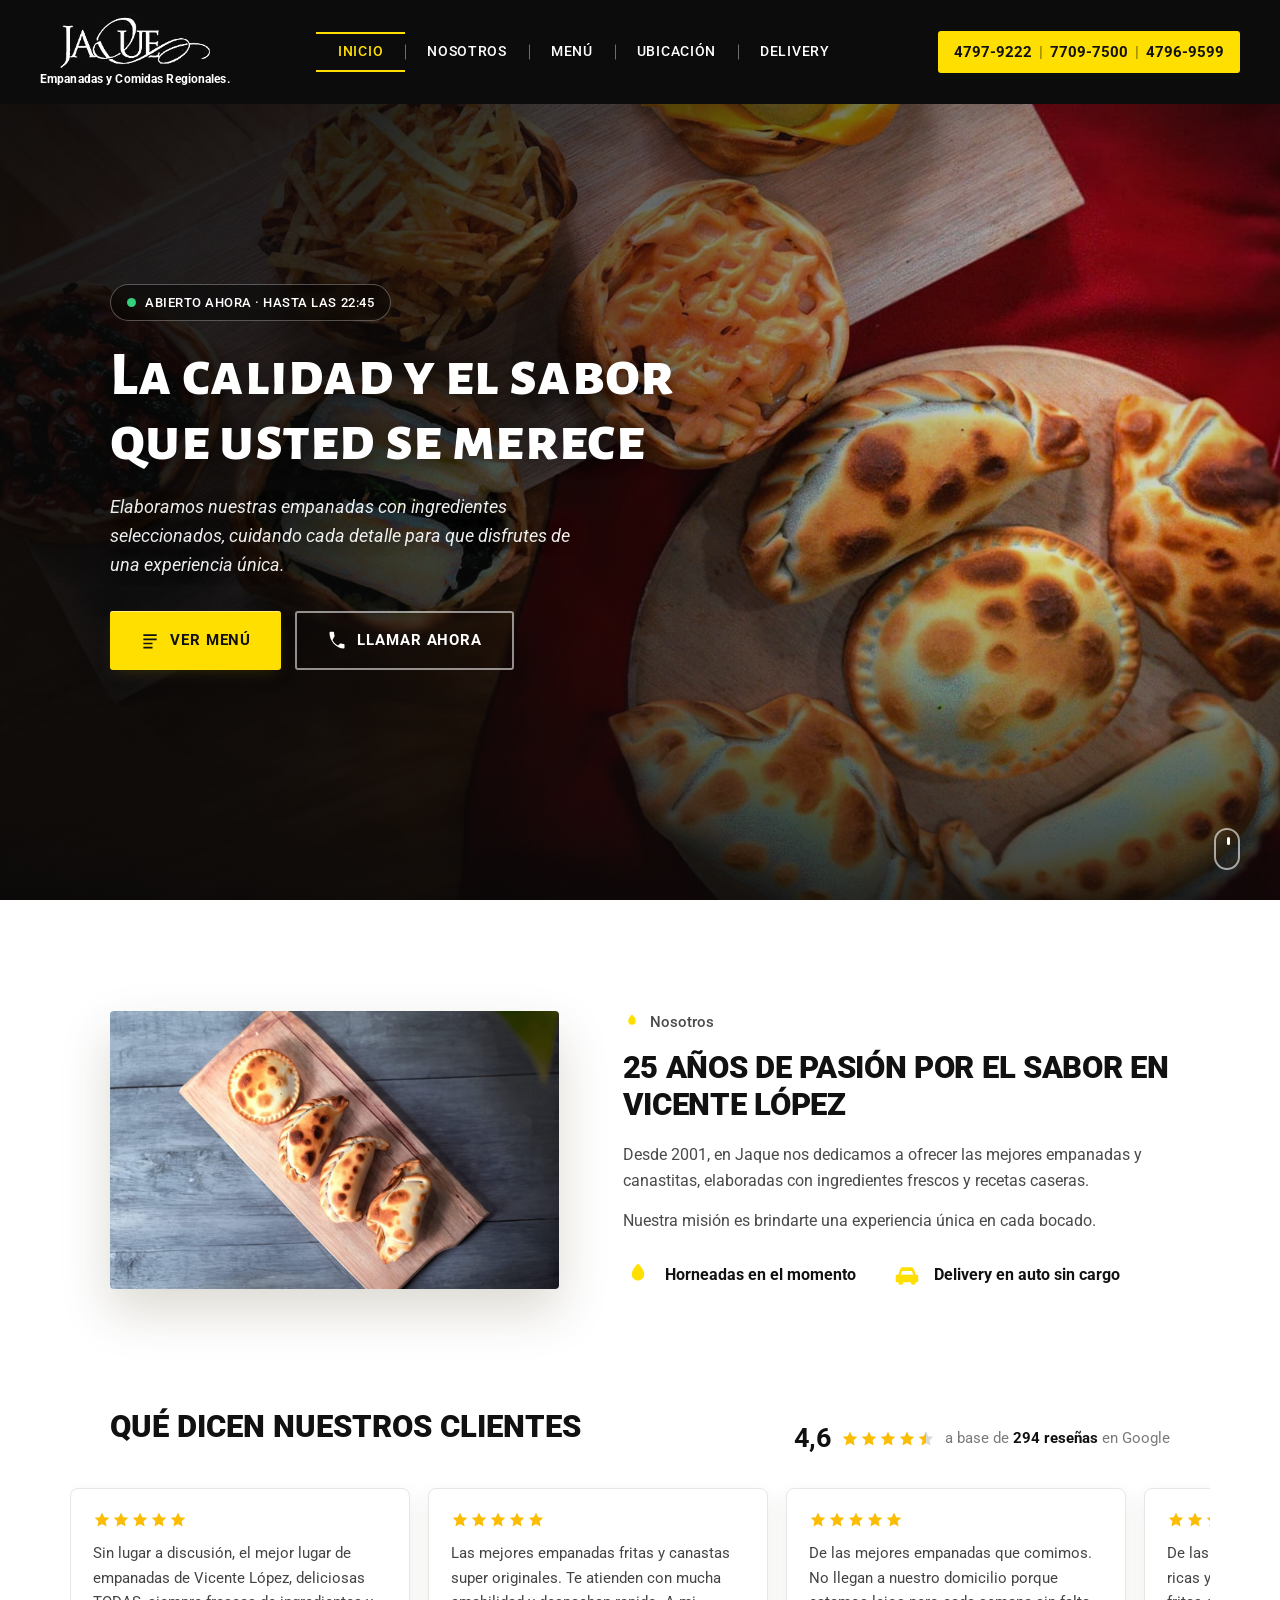
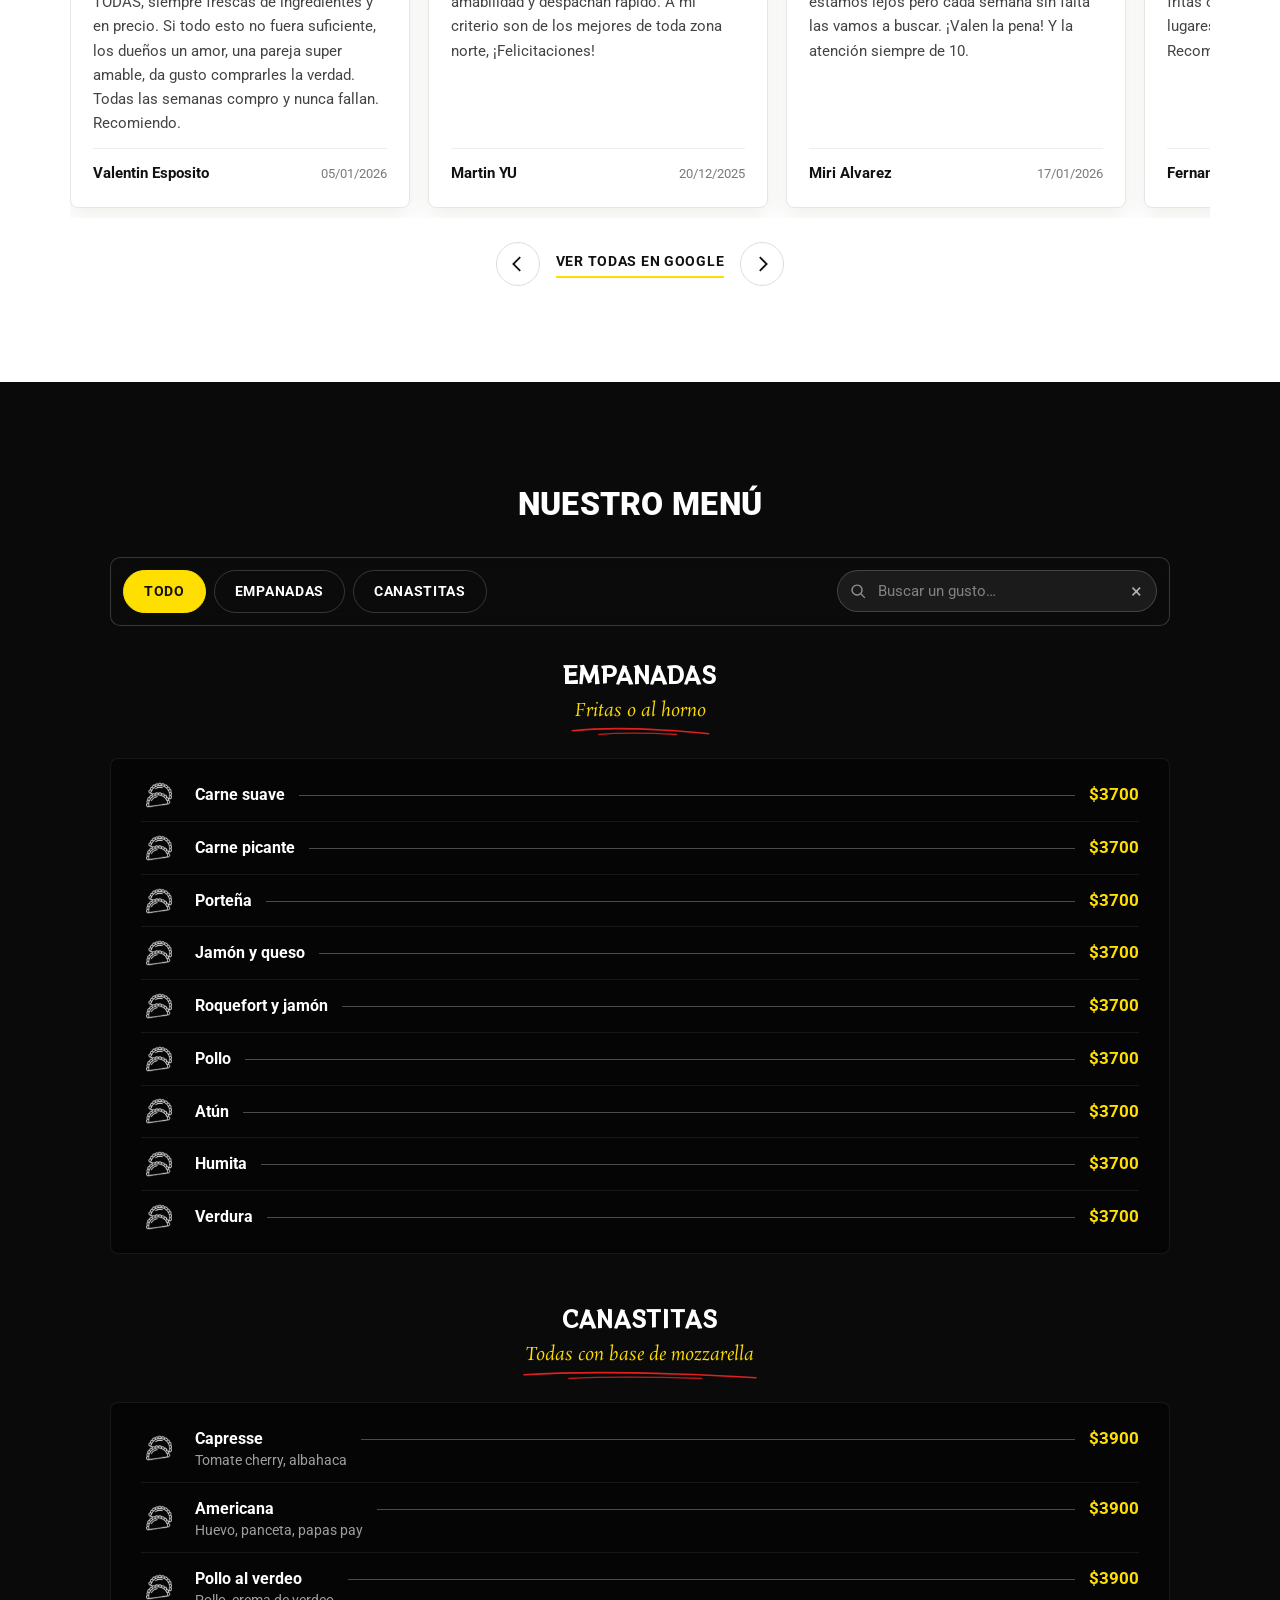
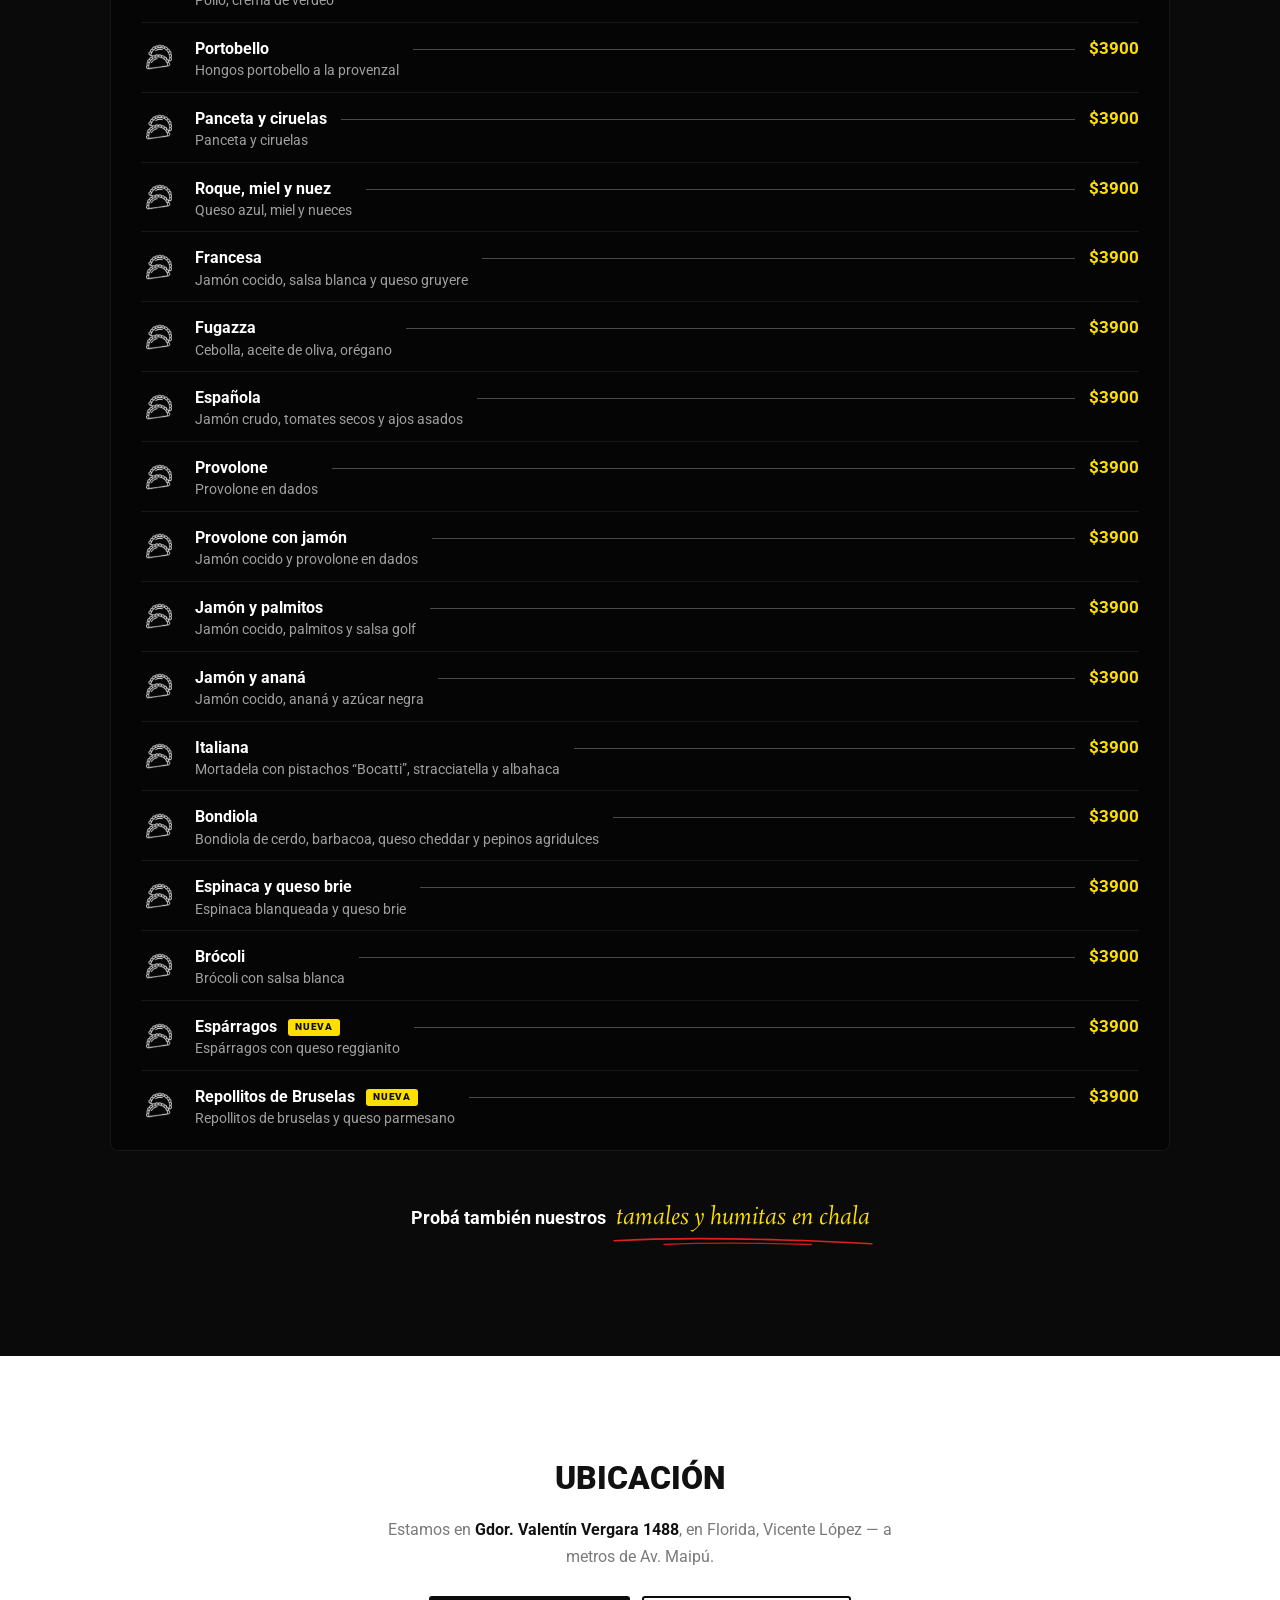
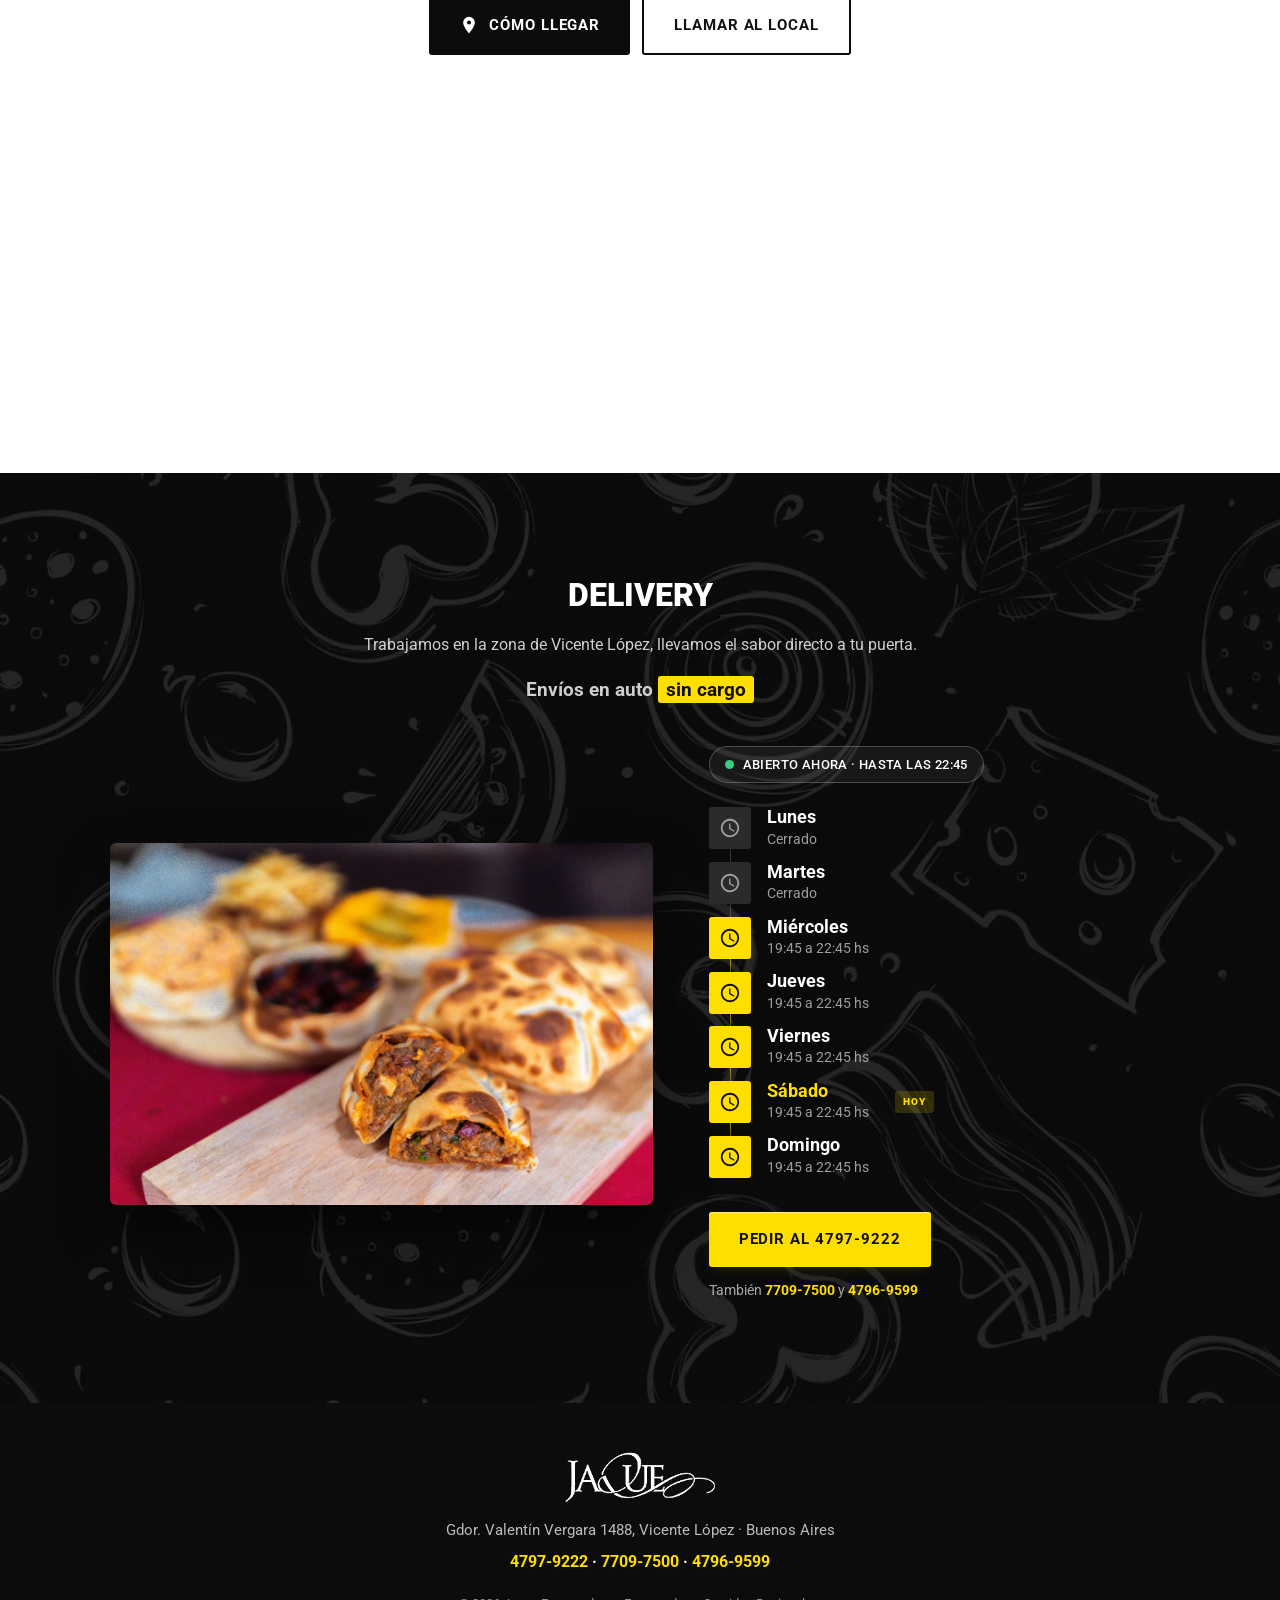
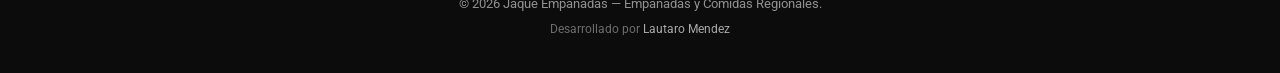
==== index.html @ 3c0e5ec5 "Precios: empanadas a $3700 y canastitas a $3900 Espinaca y queso brie pasa a valer lo mismo que el r" ====
<!DOCTYPE html>
<html lang="es-AR">
<head>
<meta charset="UTF-8">
<meta name="viewport" content="width=device-width, initial-scale=1">
<title>Jaque Empanadas: Delivery en Florida, Vicente López</title>
<meta name="description" content="25 años elaborando las mejores empanadas y canastitas de Florida, Vicente López. Delivery en auto sin cargo. Pedidos al 4797-9222.">
<link rel="canonical" href="https://empanadasjaque.com.ar/">

<meta property="og:type" content="website">
<meta property="og:locale" content="es_AR">
<meta property="og:site_name" content="Jaque Empanadas">
<meta property="og:title" content="Jaque Empanadas: Delivery en Florida, Vicente López">
<meta property="og:description" content="25 años elaborando las mejores empanadas y canastitas de Florida, Vicente López. Delivery en auto sin cargo.">
<meta property="og:url" content="https://empanadasjaque.com.ar/">
<meta property="og:image" content="https://empanadasjaque.com.ar/assets/img/og.jpg">
<meta property="og:image:width" content="1200">
<meta property="og:image:height" content="630">
<meta name="twitter:card" content="summary_large_image">
<meta name="theme-color" content="#0c0c0c">

<link rel="icon" href="assets/img/favicon.png" sizes="any">
<link rel="apple-touch-icon" href="assets/img/favicon.png">

<link rel="preconnect" href="https://fonts.googleapis.com">
<link rel="preconnect" href="https://fonts.gstatic.com" crossorigin>
<link rel="preload" as="image" href="assets/img/hero.jpg" fetchpriority="high">
<link href="https://fonts.googleapis.com/css2?family=Alegreya+Sans+SC:ital,wght@0,700;0,800;1,700&family=Roboto:ital,wght@0,400;0,500;0,700;0,900;1,400&family=RocknRoll+One&family=Rosarivo:ital@1&display=swap" rel="stylesheet">
<link rel="stylesheet" href="assets/css/styles.css">

<script>
  /* Marca que el JS corre. Los reveals sólo se ocultan si esta clase existe,
     así que si el script principal falla la página igual se ve completa. */
  document.documentElement.className += ' js';
</script>

<script type="application/ld+json">
{
  "@context": "https://schema.org",
  "@type": "Restaurant",
  "name": "Jaque Empanadas",
  "description": "Empanadas y comidas regionales en Florida, Vicente López. Elaboración artesanal desde 2001.",
  "url": "https://empanadasjaque.com.ar/",
  "image": "https://empanadasjaque.com.ar/assets/img/hero.jpg",
  "servesCuisine": "Argentina",
  "priceRange": "$$",
  "telephone": "+541147979222",
  "address": {
    "@type": "PostalAddress",
    "streetAddress": "Gdor. Valentín Vergara 1488",
    "addressLocality": "Vicente López",
    "addressRegion": "Buenos Aires",
    "postalCode": "B1638BVP",
    "addressCountry": "AR"
  },
  "areaServed": { "@type": "City", "name": "Vicente López", "addressRegion": "Buenos Aires", "addressCountry": "AR" },
  "currenciesAccepted": "ARS",
  "acceptsReservations": "False",
  "sameAs": [
    "https://www.instagram.com/jaque_empanadas/",
    "https://www.google.com/maps/place/JAQUE+Casa+de+empanadas/data=!4m2!3m1!1s0x0:0xae1e20314a3e577d"
  ],
  "aggregateRating": { "@type": "AggregateRating", "ratingValue": "4.6", "reviewCount": "294" },
  "openingHoursSpecification": [{
    "@type": "OpeningHoursSpecification",
    "dayOfWeek": ["Wednesday", "Thursday", "Friday", "Saturday", "Sunday"],
    "opens": "19:45", "closes": "22:45"
  }],
  "hasMenu": { "@id": "https://empanadasjaque.com.ar/#menu" }
}
</script>

<!-- Los 28 gustos con su precio, para Google. Se genera solo desde data/menu.json:
     no editar a mano, se pisa en el próximo cambio de precios. -->
<!-- MENU-LD:START -->
  <script type="application/ld+json">
{
  "@context": "https://schema.org",
  "@type": "Menu",
  "@id": "https://empanadasjaque.com.ar/#menu",
  "name": "Menú de Jaque Empanadas",
  "inLanguage": "es-AR",
  "hasMenuSection": [
    {
      "@type": "MenuSection",
      "name": "Empanadas",
      "description": "Fritas o al horno",
      "hasMenuItem": [
        {
          "@type": "MenuItem",
          "name": "Carne suave",
          "offers": {
            "@type": "Offer",
            "price": "3700",
            "priceCurrency": "ARS"
          }
        },
        {
          "@type": "MenuItem",
          "name": "Carne picante",
          "offers": {
            "@type": "Offer",
            "price": "3700",
            "priceCurrency": "ARS"
          }
        },
        {
          "@type": "MenuItem",
          "name": "Porteña",
          "offers": {
            "@type": "Offer",
            "price": "3700",
            "priceCurrency": "ARS"
          }
        },
        {
          "@type": "MenuItem",
          "name": "Jamón y queso",
          "offers": {
            "@type": "Offer",
            "price": "3700",
            "priceCurrency": "ARS"
          }
        },
        {
          "@type": "MenuItem",
          "name": "Roquefort y jamón",
          "offers": {
            "@type": "Offer",
            "price": "3700",
            "priceCurrency": "ARS"
          }
        },
        {
          "@type": "MenuItem",
          "name": "Pollo",
          "offers": {
            "@type": "Offer",
            "price": "3700",
            "priceCurrency": "ARS"
          }
        },
        {
          "@type": "MenuItem",
          "name": "Atún",
          "offers": {
            "@type": "Offer",
            "price": "3700",
            "priceCurrency": "ARS"
          }
        },
        {
          "@type": "MenuItem",
          "name": "Humita",
          "offers": {
            "@type": "Offer",
            "price": "3700",
            "priceCurrency": "ARS"
          }
        },
        {
          "@type": "MenuItem",
          "name": "Verdura",
          "offers": {
            "@type": "Offer",
            "price": "3700",
            "priceCurrency": "ARS"
          }
        }
      ]
    },
    {
      "@type": "MenuSection",
      "name": "Canastitas",
      "description": "Todas con base de mozzarella",
      "hasMenuItem": [
        {
          "@type": "MenuItem",
          "name": "Capresse",
          "description": "Tomate cherry, albahaca",
          "offers": {
            "@type": "Offer",
            "price": "3900",
            "priceCurrency": "ARS"
          }
        },
        {
          "@type": "MenuItem",
          "name": "Americana",
          "description": "Huevo, panceta, papas pay",
          "offers": {
            "@type": "Offer",
            "price": "3900",
            "priceCurrency": "ARS"
          }
        },
        {
          "@type": "MenuItem",
          "name": "Pollo al verdeo",
          "description": "Pollo, crema de verdeo",
          "offers": {
            "@type": "Offer",
            "price": "3900",
            "priceCurrency": "ARS"
          }
        },
        {
          "@type": "MenuItem",
          "name": "Portobello",
          "description": "Hongos portobello a la provenzal",
          "offers": {
            "@type": "Offer",
            "price": "3900",
            "priceCurrency": "ARS"
          }
        },
        {
          "@type": "MenuItem",
          "name": "Panceta y ciruelas",
          "description": "Panceta y ciruelas",
          "offers": {
            "@type": "Offer",
            "price": "3900",
            "priceCurrency": "ARS"
          }
        },
        {
          "@type": "MenuItem",
          "name": "Roque, miel y nuez",
          "description": "Queso azul, miel y nueces",
          "offers": {
            "@type": "Offer",
            "price": "3900",
            "priceCurrency": "ARS"
          }
        },
        {
          "@type": "MenuItem",
          "name": "Francesa",
          "description": "Jamón cocido, salsa blanca y queso gruyere",
          "offers": {
            "@type": "Offer",
            "price": "3900",
            "priceCurrency": "ARS"
          }
        },
        {
          "@type": "MenuItem",
          "name": "Fugazza",
          "description": "Cebolla, aceite de oliva, orégano",
          "offers": {
            "@type": "Offer",
            "price": "3900",
            "priceCurrency": "ARS"
          }
        },
        {
          "@type": "MenuItem",
          "name": "Española",
          "description": "Jamón crudo, tomates secos y ajos asados",
          "offers": {
            "@type": "Offer",
            "price": "3900",
            "priceCurrency": "ARS"
          }
        },
        {
          "@type": "MenuItem",
          "name": "Provolone",
          "description": "Provolone en dados",
          "offers": {
            "@type": "Offer",
            "price": "3900",
            "priceCurrency": "ARS"
          }
        },
        {
          "@type": "MenuItem",
          "name": "Provolone con jamón",
          "description": "Jamón cocido y provolone en dados",
          "offers": {
            "@type": "Offer",
            "price": "3900",
            "priceCurrency": "ARS"
          }
        },
        {
          "@type": "MenuItem",
          "name": "Jamón y palmitos",
          "description": "Jamón cocido, palmitos y salsa golf",
          "offers": {
            "@type": "Offer",
            "price": "3900",
            "priceCurrency": "ARS"
          }
        },
        {
          "@type": "MenuItem",
          "name": "Jamón y ananá",
          "description": "Jamón cocido, ananá y azúcar negra",
          "offers": {
            "@type": "Offer",
            "price": "3900",
            "priceCurrency": "ARS"
          }
        },
        {
          "@type": "MenuItem",
          "name": "Italiana",
          "description": "Mortadela con pistachos “Bocatti”, stracciatella y albahaca",
          "offers": {
            "@type": "Offer",
            "price": "3900",
            "priceCurrency": "ARS"
          }
        },
        {
          "@type": "MenuItem",
          "name": "Bondiola",
          "description": "Bondiola de cerdo, barbacoa, queso cheddar y pepinos agridulces",
          "offers": {
            "@type": "Offer",
            "price": "3900",
            "priceCurrency": "ARS"
          }
        },
        {
          "@type": "MenuItem",
          "name": "Espinaca y queso brie",
          "description": "Espinaca blanqueada y queso brie",
          "offers": {
            "@type": "Offer",
            "price": "3900",
            "priceCurrency": "ARS"
          }
        },
        {
          "@type": "MenuItem",
          "name": "Brócoli",
          "description": "Brócoli con salsa blanca",
          "offers": {
            "@type": "Offer",
            "price": "3900",
            "priceCurrency": "ARS"
          }
        },
        {
          "@type": "MenuItem",
          "name": "Espárragos",
          "description": "Espárragos con queso reggianito",
          "offers": {
            "@type": "Offer",
            "price": "3900",
            "priceCurrency": "ARS"
          }
        },
        {
          "@type": "MenuItem",
          "name": "Repollitos de Bruselas",
          "description": "Repollitos de bruselas y queso parmesano",
          "offers": {
            "@type": "Offer",
            "price": "3900",
            "priceCurrency": "ARS"
          }
        }
      ]
    }
  ]
}
  </script>
<!-- MENU-LD:END -->
</head>
<body>

<a class="skip-link" href="#nosotros">Saltar al contenido</a>

<header class="site-header" id="header">
  <div class="header-inner">
    <a class="brand" href="#inicio" aria-label="Jaque Empanadas — Inicio">
      <img src="assets/img/logo.png" alt="Jaque Empanadas" width="250" height="92" class="brand-logo">
      <span class="brand-tagline">Empanadas y Comidas Regionales.</span>
    </a>

    <nav class="nav" id="nav" aria-label="Navegación principal">
      <ul class="nav-list">
        <li><a href="#inicio">Inicio</a></li>
        <li><a href="#nosotros">Nosotros</a></li>
        <li><a href="#menu">Menú</a></li>
        <li><a href="#ubicacion">Ubicación</a></li>
        <li><a href="#delivery">Delivery</a></li>
      </ul>

      <div class="nav-phones">
        <span class="nav-phones-label">Pedidos</span>
        <a href="tel:+541147979222">4797-9222</a>
        <a href="tel:+541177097500">7709-7500</a>
        <a href="tel:+541147969599">4796-9599</a>
      </div>
    </nav>

    <div class="header-actions">
      <div class="phones" role="group" aria-label="Teléfonos de pedidos">
        <a href="tel:+541147979222">4797-9222</a><span aria-hidden="true">|</span><a href="tel:+541177097500">7709-7500</a><span aria-hidden="true">|</span><a href="tel:+541147969599">4796-9599</a>
      </div>
      <button class="burger" id="burger" type="button" aria-expanded="false" aria-controls="nav" aria-label="Abrir menú de navegación">
        <span></span><span></span><span></span>
      </button>
    </div>
  </div>
  <div class="scroll-progress" id="progress" aria-hidden="true"></div>
</header>

<div class="nav-backdrop" id="backdrop" hidden></div>

<main>

  <!-- ═══════════ HERO ═══════════ -->
  <section class="hero" id="inicio">
    <div class="hero-media" aria-hidden="true"></div>
    <div class="hero-body wrap">
      <p class="hero-status" id="status-hero" hidden>
        <span class="dot"></span><span class="status-text"></span>
      </p>
      <h1 class="hero-title reveal">La calidad y el sabor<br>que usted se merece</h1>
      <p class="hero-lead reveal" data-delay="1">Elaboramos nuestras empanadas con ingredientes seleccionados, cuidando cada detalle para que disfrutes de una experiencia única.</p>
      <div class="hero-cta reveal" data-delay="2">
        <a class="btn btn-primary" href="#menu">
          <svg viewBox="0 0 24 24" aria-hidden="true"><path d="M4 4h16v2H4zm0 5h16v2H4zm0 5h11v2H4zm0 5h11v2H4z"/></svg>
          Ver menú
        </a>
        <a class="btn btn-ghost" href="tel:+541147979222">
          <svg viewBox="0 0 24 24" aria-hidden="true"><path d="M6.6 10.8c1.4 2.8 3.8 5.1 6.6 6.6l2.2-2.2c.3-.3.7-.4 1-.2 1.2.4 2.4.6 3.6.6.6 0 1 .4 1 1V20c0 .6-.4 1-1 1C11.6 21 3 12.4 3 2c0-.6.4-1 1-1h3.5c.6 0 1 .4 1 1 0 1.3.2 2.5.6 3.6.1.4 0 .8-.2 1.1z"/></svg>
          Llamar ahora
        </a>
      </div>
    </div>
    <a class="hero-scroll" href="#nosotros" aria-label="Ir a la siguiente sección">
      <span></span>
    </a>
  </section>

  <!-- ═══════════ NOSOTROS ═══════════ -->
  <section class="about" id="nosotros">
    <div class="wrap about-grid">
      <figure class="about-figure reveal">
        <img src="assets/img/nosotros.jpg" alt="Tabla de madera con empanadas recién horneadas de Jaque" width="1024" height="634" loading="lazy" decoding="async">
      </figure>
      <div class="about-text">
        <p class="eyebrow reveal">
          <svg viewBox="0 0 24 24" aria-hidden="true"><path d="M12 2c3.3 3.2 5 6.1 5 8.7a5 5 0 0 1-10 0C7 8.1 8.7 5.2 12 2z"/></svg>
          Nosotros
        </p>
        <h2 class="reveal" data-delay="1">25 años de pasión por el sabor en Vicente López</h2>
        <p class="reveal" data-delay="2">Desde 2001, en Jaque nos dedicamos a ofrecer las mejores empanadas y canastitas, elaboradas con ingredientes frescos y recetas caseras.</p>
        <p class="reveal" data-delay="3">Nuestra misión es brindarte una experiencia única en cada bocado.</p>
        <ul class="feature-list reveal" data-delay="4">
          <li>
            <svg viewBox="0 0 24 24" aria-hidden="true"><path d="M12 2c3.3 3.2 5 6.1 5 8.7a5 5 0 0 1-10 0C7 8.1 8.7 5.2 12 2z"/></svg>
            Horneadas en el momento
          </li>
          <li>
            <svg viewBox="0 0 24 24" aria-hidden="true"><path d="M5 11l1.5-4.5A2 2 0 0 1 8.4 5h7.2a2 2 0 0 1 1.9 1.5L19 11h1a1 1 0 0 1 1 1v4a1 1 0 0 1-1 1h-1a2 2 0 1 1-4 0H9a2 2 0 1 1-4 0H4a1 1 0 0 1-1-1v-4a1 1 0 0 1 1-1zm2.1 0h9.8l-1-3H8.1z"/></svg>
            Delivery en auto sin cargo
          </li>
        </ul>
      </div>
    </div>
  </section>

  <!-- ═══════════ RESEÑAS ═══════════ -->
  <section class="reviews" id="resenas" aria-labelledby="reviews-title">
    <div class="wrap">
      <div class="reviews-head">
        <h2 id="reviews-title" class="reveal">Qué dicen nuestros clientes</h2>
        <div class="reviews-score reveal" data-delay="1">
          <strong>4,6</strong>
          <span class="stars" role="img" aria-label="4,6 de 5 estrellas">
            <svg viewBox="0 0 24 24" aria-hidden="true"><path d="M12 2l2.9 6.3 6.9.8-5.1 4.7 1.4 6.8L12 17.2 5.9 20.6l1.4-6.8L2.2 9.1l6.9-.8z"/></svg>
            <svg viewBox="0 0 24 24" aria-hidden="true"><path d="M12 2l2.9 6.3 6.9.8-5.1 4.7 1.4 6.8L12 17.2 5.9 20.6l1.4-6.8L2.2 9.1l6.9-.8z"/></svg>
            <svg viewBox="0 0 24 24" aria-hidden="true"><path d="M12 2l2.9 6.3 6.9.8-5.1 4.7 1.4 6.8L12 17.2 5.9 20.6l1.4-6.8L2.2 9.1l6.9-.8z"/></svg>
            <svg viewBox="0 0 24 24" aria-hidden="true"><path d="M12 2l2.9 6.3 6.9.8-5.1 4.7 1.4 6.8L12 17.2 5.9 20.6l1.4-6.8L2.2 9.1l6.9-.8z"/></svg>
            <svg viewBox="0 0 24 24" class="half" aria-hidden="true"><defs><linearGradient id="halfstar"><stop offset="50%" stop-color="currentColor"/><stop offset="50%" stop-color="#d9d9d9"/></linearGradient></defs><path fill="url(#halfstar)" d="M12 2l2.9 6.3 6.9.8-5.1 4.7 1.4 6.8L12 17.2 5.9 20.6l1.4-6.8L2.2 9.1l6.9-.8z"/></svg>
          </span>
          <span class="reviews-count">a base de <strong>294 reseñas</strong> en Google</span>
        </div>
      </div>

      <div class="reviews-viewport">
        <ul class="reviews-track" id="reviews-track">
          <li class="review-card">
            <span class="stars" role="img" aria-label="5 de 5 estrellas"><svg viewBox="0 0 24 24" aria-hidden="true"><path d="M12 2l2.9 6.3 6.9.8-5.1 4.7 1.4 6.8L12 17.2 5.9 20.6l1.4-6.8L2.2 9.1l6.9-.8z"/></svg><svg viewBox="0 0 24 24" aria-hidden="true"><path d="M12 2l2.9 6.3 6.9.8-5.1 4.7 1.4 6.8L12 17.2 5.9 20.6l1.4-6.8L2.2 9.1l6.9-.8z"/></svg><svg viewBox="0 0 24 24" aria-hidden="true"><path d="M12 2l2.9 6.3 6.9.8-5.1 4.7 1.4 6.8L12 17.2 5.9 20.6l1.4-6.8L2.2 9.1l6.9-.8z"/></svg><svg viewBox="0 0 24 24" aria-hidden="true"><path d="M12 2l2.9 6.3 6.9.8-5.1 4.7 1.4 6.8L12 17.2 5.9 20.6l1.4-6.8L2.2 9.1l6.9-.8z"/></svg><svg viewBox="0 0 24 24" aria-hidden="true"><path d="M12 2l2.9 6.3 6.9.8-5.1 4.7 1.4 6.8L12 17.2 5.9 20.6l1.4-6.8L2.2 9.1l6.9-.8z"/></svg></span>
            <p>Sin lugar a discusión, el mejor lugar de empanadas de Vicente López, deliciosas TODAS, siempre frescas de ingredientes y en precio. Si todo esto no fuera suficiente, los dueños un amor, una pareja super amable, da gusto comprarles la verdad. Todas las semanas compro y nunca fallan. Recomiendo.</p>
            <footer><span class="review-author">Valentin Esposito</span><time datetime="2026-01-05">05/01/2026</time></footer>
          </li>
          <li class="review-card">
            <span class="stars" role="img" aria-label="5 de 5 estrellas"><svg viewBox="0 0 24 24" aria-hidden="true"><path d="M12 2l2.9 6.3 6.9.8-5.1 4.7 1.4 6.8L12 17.2 5.9 20.6l1.4-6.8L2.2 9.1l6.9-.8z"/></svg><svg viewBox="0 0 24 24" aria-hidden="true"><path d="M12 2l2.9 6.3 6.9.8-5.1 4.7 1.4 6.8L12 17.2 5.9 20.6l1.4-6.8L2.2 9.1l6.9-.8z"/></svg><svg viewBox="0 0 24 24" aria-hidden="true"><path d="M12 2l2.9 6.3 6.9.8-5.1 4.7 1.4 6.8L12 17.2 5.9 20.6l1.4-6.8L2.2 9.1l6.9-.8z"/></svg><svg viewBox="0 0 24 24" aria-hidden="true"><path d="M12 2l2.9 6.3 6.9.8-5.1 4.7 1.4 6.8L12 17.2 5.9 20.6l1.4-6.8L2.2 9.1l6.9-.8z"/></svg><svg viewBox="0 0 24 24" aria-hidden="true"><path d="M12 2l2.9 6.3 6.9.8-5.1 4.7 1.4 6.8L12 17.2 5.9 20.6l1.4-6.8L2.2 9.1l6.9-.8z"/></svg></span>
            <p>Las mejores empanadas fritas y canastas super originales. Te atienden con mucha amabilidad y despachan rapido. A mi criterio son de los mejores de toda zona norte, ¡Felicitaciones!</p>
            <footer><span class="review-author">Martin YU</span><time datetime="2025-12-20">20/12/2025</time></footer>
          </li>
          <li class="review-card">
            <span class="stars" role="img" aria-label="5 de 5 estrellas"><svg viewBox="0 0 24 24" aria-hidden="true"><path d="M12 2l2.9 6.3 6.9.8-5.1 4.7 1.4 6.8L12 17.2 5.9 20.6l1.4-6.8L2.2 9.1l6.9-.8z"/></svg><svg viewBox="0 0 24 24" aria-hidden="true"><path d="M12 2l2.9 6.3 6.9.8-5.1 4.7 1.4 6.8L12 17.2 5.9 20.6l1.4-6.8L2.2 9.1l6.9-.8z"/></svg><svg viewBox="0 0 24 24" aria-hidden="true"><path d="M12 2l2.9 6.3 6.9.8-5.1 4.7 1.4 6.8L12 17.2 5.9 20.6l1.4-6.8L2.2 9.1l6.9-.8z"/></svg><svg viewBox="0 0 24 24" aria-hidden="true"><path d="M12 2l2.9 6.3 6.9.8-5.1 4.7 1.4 6.8L12 17.2 5.9 20.6l1.4-6.8L2.2 9.1l6.9-.8z"/></svg><svg viewBox="0 0 24 24" aria-hidden="true"><path d="M12 2l2.9 6.3 6.9.8-5.1 4.7 1.4 6.8L12 17.2 5.9 20.6l1.4-6.8L2.2 9.1l6.9-.8z"/></svg></span>
            <p>De las mejores empanadas que comimos. No llegan a nuestro domicilio porque estamos lejos pero cada semana sin falta las vamos a buscar. ¡Valen la pena! Y la atención siempre de 10.</p>
            <footer><span class="review-author">Miri Alvarez</span><time datetime="2026-01-17">17/01/2026</time></footer>
          </li>
          <li class="review-card">
            <span class="stars" role="img" aria-label="5 de 5 estrellas"><svg viewBox="0 0 24 24" aria-hidden="true"><path d="M12 2l2.9 6.3 6.9.8-5.1 4.7 1.4 6.8L12 17.2 5.9 20.6l1.4-6.8L2.2 9.1l6.9-.8z"/></svg><svg viewBox="0 0 24 24" aria-hidden="true"><path d="M12 2l2.9 6.3 6.9.8-5.1 4.7 1.4 6.8L12 17.2 5.9 20.6l1.4-6.8L2.2 9.1l6.9-.8z"/></svg><svg viewBox="0 0 24 24" aria-hidden="true"><path d="M12 2l2.9 6.3 6.9.8-5.1 4.7 1.4 6.8L12 17.2 5.9 20.6l1.4-6.8L2.2 9.1l6.9-.8z"/></svg><svg viewBox="0 0 24 24" aria-hidden="true"><path d="M12 2l2.9 6.3 6.9.8-5.1 4.7 1.4 6.8L12 17.2 5.9 20.6l1.4-6.8L2.2 9.1l6.9-.8z"/></svg><svg viewBox="0 0 24 24" aria-hidden="true"><path d="M12 2l2.9 6.3 6.9.8-5.1 4.7 1.4 6.8L12 17.2 5.9 20.6l1.4-6.8L2.2 9.1l6.9-.8z"/></svg></span>
            <p>De las mejores empanadas de la zona, muy ricas y grandes, tienen la opción de cocción fritas o al horno, cosa que no todos los lugares tienen y eso suma un punto. Recomendadas.</p>
            <footer><span class="review-author">Fernando Garcia</span><time datetime="2025-12-16">16/12/2025</time></footer>
          </li>
          <li class="review-card">
            <span class="stars" role="img" aria-label="5 de 5 estrellas"><svg viewBox="0 0 24 24" aria-hidden="true"><path d="M12 2l2.9 6.3 6.9.8-5.1 4.7 1.4 6.8L12 17.2 5.9 20.6l1.4-6.8L2.2 9.1l6.9-.8z"/></svg><svg viewBox="0 0 24 24" aria-hidden="true"><path d="M12 2l2.9 6.3 6.9.8-5.1 4.7 1.4 6.8L12 17.2 5.9 20.6l1.4-6.8L2.2 9.1l6.9-.8z"/></svg><svg viewBox="0 0 24 24" aria-hidden="true"><path d="M12 2l2.9 6.3 6.9.8-5.1 4.7 1.4 6.8L12 17.2 5.9 20.6l1.4-6.8L2.2 9.1l6.9-.8z"/></svg><svg viewBox="0 0 24 24" aria-hidden="true"><path d="M12 2l2.9 6.3 6.9.8-5.1 4.7 1.4 6.8L12 17.2 5.9 20.6l1.4-6.8L2.2 9.1l6.9-.8z"/></svg><svg viewBox="0 0 24 24" aria-hidden="true"><path d="M12 2l2.9 6.3 6.9.8-5.1 4.7 1.4 6.8L12 17.2 5.9 20.6l1.4-6.8L2.2 9.1l6.9-.8z"/></svg></span>
            <p>Excelente atención, muy amables en tomar el pedido. Las empanadas fritas muy tremendas. ¡Recomendable!</p>
            <footer><span class="review-author">Gustavo Sabio</span><time datetime="2025-11-06">06/11/2025</time></footer>
          </li>
          <li class="review-card">
            <span class="stars" role="img" aria-label="5 de 5 estrellas"><svg viewBox="0 0 24 24" aria-hidden="true"><path d="M12 2l2.9 6.3 6.9.8-5.1 4.7 1.4 6.8L12 17.2 5.9 20.6l1.4-6.8L2.2 9.1l6.9-.8z"/></svg><svg viewBox="0 0 24 24" aria-hidden="true"><path d="M12 2l2.9 6.3 6.9.8-5.1 4.7 1.4 6.8L12 17.2 5.9 20.6l1.4-6.8L2.2 9.1l6.9-.8z"/></svg><svg viewBox="0 0 24 24" aria-hidden="true"><path d="M12 2l2.9 6.3 6.9.8-5.1 4.7 1.4 6.8L12 17.2 5.9 20.6l1.4-6.8L2.2 9.1l6.9-.8z"/></svg><svg viewBox="0 0 24 24" aria-hidden="true"><path d="M12 2l2.9 6.3 6.9.8-5.1 4.7 1.4 6.8L12 17.2 5.9 20.6l1.4-6.8L2.2 9.1l6.9-.8z"/></svg><svg viewBox="0 0 24 24" aria-hidden="true"><path d="M12 2l2.9 6.3 6.9.8-5.1 4.7 1.4 6.8L12 17.2 5.9 20.6l1.4-6.8L2.2 9.1l6.9-.8z"/></svg></span>
            <p>Las mejores empanadas del planeta tierra.</p>
            <footer><span class="review-author">Roc Blanco</span><time datetime="2025-11-24">24/11/2025</time></footer>
          </li>
          <li class="review-card">
            <span class="stars" role="img" aria-label="5 de 5 estrellas"><svg viewBox="0 0 24 24" aria-hidden="true"><path d="M12 2l2.9 6.3 6.9.8-5.1 4.7 1.4 6.8L12 17.2 5.9 20.6l1.4-6.8L2.2 9.1l6.9-.8z"/></svg><svg viewBox="0 0 24 24" aria-hidden="true"><path d="M12 2l2.9 6.3 6.9.8-5.1 4.7 1.4 6.8L12 17.2 5.9 20.6l1.4-6.8L2.2 9.1l6.9-.8z"/></svg><svg viewBox="0 0 24 24" aria-hidden="true"><path d="M12 2l2.9 6.3 6.9.8-5.1 4.7 1.4 6.8L12 17.2 5.9 20.6l1.4-6.8L2.2 9.1l6.9-.8z"/></svg><svg viewBox="0 0 24 24" aria-hidden="true"><path d="M12 2l2.9 6.3 6.9.8-5.1 4.7 1.4 6.8L12 17.2 5.9 20.6l1.4-6.8L2.2 9.1l6.9-.8z"/></svg><svg viewBox="0 0 24 24" aria-hidden="true"><path d="M12 2l2.9 6.3 6.9.8-5.1 4.7 1.4 6.8L12 17.2 5.9 20.6l1.4-6.8L2.2 9.1l6.9-.8z"/></svg></span>
            <p>Excelentes empanadas.</p>
            <footer><span class="review-author">Marina Sabatier</span><time datetime="2025-12-21">21/12/2025</time></footer>
          </li>
          <li class="review-card">
            <span class="stars" role="img" aria-label="5 de 5 estrellas"><svg viewBox="0 0 24 24" aria-hidden="true"><path d="M12 2l2.9 6.3 6.9.8-5.1 4.7 1.4 6.8L12 17.2 5.9 20.6l1.4-6.8L2.2 9.1l6.9-.8z"/></svg><svg viewBox="0 0 24 24" aria-hidden="true"><path d="M12 2l2.9 6.3 6.9.8-5.1 4.7 1.4 6.8L12 17.2 5.9 20.6l1.4-6.8L2.2 9.1l6.9-.8z"/></svg><svg viewBox="0 0 24 24" aria-hidden="true"><path d="M12 2l2.9 6.3 6.9.8-5.1 4.7 1.4 6.8L12 17.2 5.9 20.6l1.4-6.8L2.2 9.1l6.9-.8z"/></svg><svg viewBox="0 0 24 24" aria-hidden="true"><path d="M12 2l2.9 6.3 6.9.8-5.1 4.7 1.4 6.8L12 17.2 5.9 20.6l1.4-6.8L2.2 9.1l6.9-.8z"/></svg><svg viewBox="0 0 24 24" aria-hidden="true"><path d="M12 2l2.9 6.3 6.9.8-5.1 4.7 1.4 6.8L12 17.2 5.9 20.6l1.4-6.8L2.2 9.1l6.9-.8z"/></svg></span>
            <p>Riquísimas siempre.</p>
            <footer><span class="review-author">Domo Ideas Impresas</span><time datetime="2026-02-24">24/02/2026</time></footer>
          </li>
          <li class="review-card">
            <span class="stars" role="img" aria-label="5 de 5 estrellas"><svg viewBox="0 0 24 24" aria-hidden="true"><path d="M12 2l2.9 6.3 6.9.8-5.1 4.7 1.4 6.8L12 17.2 5.9 20.6l1.4-6.8L2.2 9.1l6.9-.8z"/></svg><svg viewBox="0 0 24 24" aria-hidden="true"><path d="M12 2l2.9 6.3 6.9.8-5.1 4.7 1.4 6.8L12 17.2 5.9 20.6l1.4-6.8L2.2 9.1l6.9-.8z"/></svg><svg viewBox="0 0 24 24" aria-hidden="true"><path d="M12 2l2.9 6.3 6.9.8-5.1 4.7 1.4 6.8L12 17.2 5.9 20.6l1.4-6.8L2.2 9.1l6.9-.8z"/></svg><svg viewBox="0 0 24 24" aria-hidden="true"><path d="M12 2l2.9 6.3 6.9.8-5.1 4.7 1.4 6.8L12 17.2 5.9 20.6l1.4-6.8L2.2 9.1l6.9-.8z"/></svg><svg viewBox="0 0 24 24" aria-hidden="true"><path d="M12 2l2.9 6.3 6.9.8-5.1 4.7 1.4 6.8L12 17.2 5.9 20.6l1.4-6.8L2.2 9.1l6.9-.8z"/></svg></span>
            <p>Somos fan.</p>
            <footer><span class="review-author">Andres Soto</span><time datetime="2026-02-21">21/02/2026</time></footer>
          </li>
        </ul>
      </div>

      <div class="reviews-controls">
        <button class="rev-btn" id="rev-prev" type="button" aria-label="Reseñas anteriores">
          <svg viewBox="0 0 24 24" aria-hidden="true"><path d="M15.4 4.6L13.9 3l-9 9 9 9 1.5-1.6-7.4-7.4z"/></svg>
        </button>
        <a class="reviews-link" href="https://www.google.com/maps/place/JAQUE+Casa+de+empanadas/data=!4m2!3m1!1s0x0:0xae1e20314a3e577d" target="_blank" rel="noopener">Ver todas en Google</a>
        <button class="rev-btn" id="rev-next" type="button" aria-label="Reseñas siguientes">
          <svg viewBox="0 0 24 24" aria-hidden="true"><path d="M8.6 4.6L10.1 3l9 9-9 9-1.5-1.6 7.4-7.4z"/></svg>
        </button>
      </div>
    </div>
  </section>

  <!-- ═══════════ MENÚ ═══════════ -->
  <section class="menu" id="menu">
    <div class="wrap">
      <h2 class="menu-title reveal">Nuestro menú</h2>

      <div class="menu-toolbar" id="menu-toolbar">
        <div class="menu-tabs" role="tablist" aria-label="Categorías del menú">
          <button class="chip is-active" type="button" role="tab" aria-selected="true" data-filter="all">Todo</button>
          <button class="chip" type="button" role="tab" aria-selected="false" data-filter="empanadas">Empanadas</button>
          <button class="chip" type="button" role="tab" aria-selected="false" data-filter="canastitas">Canastitas</button>
        </div>
        <div class="menu-search">
          <svg viewBox="0 0 24 24" aria-hidden="true"><path d="M10 2a8 8 0 1 0 4.9 14.3l5.4 5.4 1.4-1.4-5.4-5.4A8 8 0 0 0 10 2zm0 2a6 6 0 1 1 0 12 6 6 0 0 1 0-12z"/></svg>
          <label class="visually-hidden" for="menu-q">Buscar un gusto</label>
          <input type="search" id="menu-q" placeholder="Buscar un gusto…" autocomplete="off">
          <button type="button" class="search-clear" id="menu-q-clear" aria-label="Borrar búsqueda" hidden>&times;</button>
        </div>
      </div>
      <div class="menu-empty" id="menu-empty" role="status" hidden>
        <svg class="menu-empty-ico" viewBox="0 0 24 24" aria-hidden="true"><path d="M10 2a8 8 0 1 0 4.9 14.3l5.4 5.4 1.4-1.4-5.4-5.4A8 8 0 0 0 10 2zm0 2a6 6 0 1 1 0 12 6 6 0 0 1 0-12z"/></svg>
        <p class="menu-empty-title">No encontramos ese gusto</p>
        <p class="menu-empty-hint">Buscá por ingrediente: <b>carne</b>, <b>queso</b>, <b>verdura</b>.</p>
        <button type="button" class="btn btn-primary" id="menu-reset">Ver todo el menú</button>
      </div>

      <!-- MENU:START -->
      <!-- EMPANADAS -->
      <div class="menu-group" data-group="empanadas">
        <header class="menu-group-head">
          <h3>Empanadas</h3>
          <p class="script-note">Fritas o al horno</p>
        </header>
        <ul class="price-list">
          <li class="price-item" data-name="carne suave"><span class="ico"></span><span class="pname">Carne suave</span><span class="leader"></span><span class="pprice">$3700</span></li>
          <li class="price-item" data-name="carne picante"><span class="ico"></span><span class="pname">Carne picante</span><span class="leader"></span><span class="pprice">$3700</span></li>
          <li class="price-item" data-name="porteña portena"><span class="ico"></span><span class="pname">Porteña</span><span class="leader"></span><span class="pprice">$3700</span></li>
          <li class="price-item" data-name="jamon y queso jamón"><span class="ico"></span><span class="pname">Jamón y queso</span><span class="leader"></span><span class="pprice">$3700</span></li>
          <li class="price-item" data-name="roquefort y jamon jamón queso azul"><span class="ico"></span><span class="pname">Roquefort y jamón</span><span class="leader"></span><span class="pprice">$3700</span></li>
          <li class="price-item" data-name="pollo"><span class="ico"></span><span class="pname">Pollo</span><span class="leader"></span><span class="pprice">$3700</span></li>
          <li class="price-item" data-name="atun atún"><span class="ico"></span><span class="pname">Atún</span><span class="leader"></span><span class="pprice">$3700</span></li>
          <li class="price-item" data-name="humita choclo"><span class="ico"></span><span class="pname">Humita</span><span class="leader"></span><span class="pprice">$3700</span></li>
          <li class="price-item" data-name="verdura acelga"><span class="ico"></span><span class="pname">Verdura</span><span class="leader"></span><span class="pprice">$3700</span></li>
        </ul>
      </div>

      <!-- CANASTITAS -->
      <div class="menu-group" data-group="canastitas">
        <header class="menu-group-head">
          <h3>Canastitas</h3>
          <p class="script-note">Todas con base de mozzarella</p>
        </header>
        <ul class="price-list">
          <li class="price-item" data-name="capresse caprese tomate cherry albahaca"><span class="ico"></span><span class="pname">Capresse<em>Tomate cherry, albahaca</em></span><span class="leader"></span><span class="pprice">$3900</span></li>
          <li class="price-item" data-name="americana huevo panceta papas pay"><span class="ico"></span><span class="pname">Americana<em>Huevo, panceta, papas pay</em></span><span class="leader"></span><span class="pprice">$3900</span></li>
          <li class="price-item" data-name="pollo al verdeo crema"><span class="ico"></span><span class="pname">Pollo al verdeo<em>Pollo, crema de verdeo</em></span><span class="leader"></span><span class="pprice">$3900</span></li>
          <li class="price-item" data-name="portobello hongos provenzal"><span class="ico"></span><span class="pname">Portobello<em>Hongos portobello a la provenzal</em></span><span class="leader"></span><span class="pprice">$3900</span></li>
          <li class="price-item" data-name="panceta y ciruelas"><span class="ico"></span><span class="pname">Panceta y ciruelas<em>Panceta y ciruelas</em></span><span class="leader"></span><span class="pprice">$3900</span></li>
          <li class="price-item" data-name="roque miel y nuez queso azul nueces roquefort"><span class="ico"></span><span class="pname">Roque, miel y nuez<em>Queso azul, miel y nueces</em></span><span class="leader"></span><span class="pprice">$3900</span></li>
          <li class="price-item" data-name="francesa jamon cocido salsa blanca gruyere"><span class="ico"></span><span class="pname">Francesa<em>Jamón cocido, salsa blanca y queso gruyere</em></span><span class="leader"></span><span class="pprice">$3900</span></li>
          <li class="price-item" data-name="fugazza cebolla aceite de oliva oregano orégano"><span class="ico"></span><span class="pname">Fugazza<em>Cebolla, aceite de oliva, orégano</em></span><span class="leader"></span><span class="pprice">$3900</span></li>
          <li class="price-item" data-name="española espanola jamon crudo tomates secos ajos asados"><span class="ico"></span><span class="pname">Española<em>Jamón crudo, tomates secos y ajos asados</em></span><span class="leader"></span><span class="pprice">$3900</span></li>
          <li class="price-item" data-name="provolone en dados"><span class="ico"></span><span class="pname">Provolone<em>Provolone en dados</em></span><span class="leader"></span><span class="pprice">$3900</span></li>
          <li class="price-item" data-name="provolone con jamon jamón cocido"><span class="ico"></span><span class="pname">Provolone con jamón<em>Jamón cocido y provolone en dados</em></span><span class="leader"></span><span class="pprice">$3900</span></li>
          <li class="price-item" data-name="jamon y palmitos jamón salsa golf"><span class="ico"></span><span class="pname">Jamón y palmitos<em>Jamón cocido, palmitos y salsa golf</em></span><span class="leader"></span><span class="pprice">$3900</span></li>
          <li class="price-item" data-name="jamon y anana jamón ananá azucar negra"><span class="ico"></span><span class="pname">Jamón y ananá<em>Jamón cocido, ananá y azúcar negra</em></span><span class="leader"></span><span class="pprice">$3900</span></li>
          <li class="price-item" data-name="italiana mortadela pistachos bocatti stracciatella albahaca"><span class="ico"></span><span class="pname">Italiana<em>Mortadela con pistachos “Bocatti”, stracciatella y albahaca</em></span><span class="leader"></span><span class="pprice">$3900</span></li>
          <li class="price-item" data-name="bondiola cerdo barbacoa cheddar pepinos agridulces"><span class="ico"></span><span class="pname">Bondiola<em>Bondiola de cerdo, barbacoa, queso cheddar y pepinos agridulces</em></span><span class="leader"></span><span class="pprice">$3900</span></li>
          <li class="price-item" data-name="espinaca y queso brie blanqueada"><span class="ico"></span><span class="pname">Espinaca y queso brie<em>Espinaca blanqueada y queso brie</em></span><span class="leader"></span><span class="pprice">$3900</span></li>
          <li class="price-item" data-name="brocoli brócoli salsa blanca"><span class="ico"></span><span class="pname">Brócoli<em>Brócoli con salsa blanca</em></span><span class="leader"></span><span class="pprice">$3900</span></li>
          <li class="price-item is-new" data-name="esparragos espárragos queso reggianito"><span class="ico"></span><span class="pname">Espárragos <b class="tag">nueva</b><em>Espárragos con queso reggianito</em></span><span class="leader"></span><span class="pprice">$3900</span></li>
          <li class="price-item is-new" data-name="repollitos de bruselas queso parmesano"><span class="ico"></span><span class="pname">Repollitos de Bruselas <b class="tag">nueva</b><em>Repollitos de bruselas y queso parmesano</em></span><span class="leader"></span><span class="pprice">$3900</span></li>
        </ul>
      </div>
      <!-- MENU:END -->

      <p class="menu-extra">Probá también nuestros <span class="script-note">tamales y humitas en chala</span></p>
    </div>
  </section>

  <!-- ═══════════ UBICACIÓN ═══════════ -->
  <section class="location" id="ubicacion">
    <div class="wrap location-head">
      <h2 class="reveal">Ubicación</h2>
      <p class="reveal" data-delay="1">Estamos en <strong>Gdor. Valentín Vergara 1488</strong>, en Florida, Vicente López — a metros de Av. Maipú.</p>
      <div class="location-actions reveal" data-delay="2">
        <a class="btn btn-dark" href="https://www.google.com/maps/dir/?api=1&destination=Gdor.+Valent%C3%ADn+Vergara+1488%2C+Vicente+L%C3%B3pez%2C+Buenos+Aires" target="_blank" rel="noopener">
          <svg viewBox="0 0 24 24" aria-hidden="true"><path d="M12 2a7 7 0 0 0-7 7c0 5.2 7 13 7 13s7-7.8 7-13a7 7 0 0 0-7-7zm0 9.5A2.5 2.5 0 1 1 12 6.5a2.5 2.5 0 0 1 0 5z"/></svg>
          Cómo llegar
        </a>
        <a class="btn btn-outline" href="tel:+541147979222">Llamar al local</a>
      </div>
    </div>
    <div class="map-wrap">
      <iframe
        title="Mapa: Gdor. Valentín Vergara 1488, Vicente López"
        src="https://maps.google.com/maps?q=B1638BVP%2C%20Gdor.%20Valent%C3%ADn%20Vergara%201488%2C%20Vicente%20L%C3%B3pez%2C%20Provincia%20de%20Buenos%20Aires&t=m&z=15&output=embed&iwloc=near"
        loading="lazy" referrerpolicy="no-referrer-when-downgrade"></iframe>
    </div>
  </section>

  <!-- ═══════════ DELIVERY ═══════════ -->
  <section class="delivery" id="delivery">
    <div class="wrap">
      <div class="delivery-head">
        <h2 class="reveal">Delivery</h2>
        <p class="reveal" data-delay="1">Trabajamos en la zona de Vicente López, llevamos el sabor directo a tu puerta.</p>
        <p class="delivery-badge reveal" data-delay="2">Envíos en auto <mark>sin cargo</mark></p>
      </div>

      <div class="delivery-grid">
        <figure class="delivery-figure reveal">
          <img src="assets/img/delivery.jpg" alt="Empanadas de carne cortadas al medio sobre tabla de madera" width="1024" height="683" loading="lazy" decoding="async">
        </figure>

        <div class="hours">
          <p class="hours-status" id="status-hours"><span class="dot"></span><span class="status-text">Consultá nuestros horarios</span></p>
          <ul class="hours-list">
            <li data-day="1" class="is-closed"><span class="hicon"><svg viewBox="0 0 24 24" aria-hidden="true"><path d="M12 2C6.5 2 2 6.5 2 12s4.5 10 10 10 10-4.5 10-10S17.5 2 12 2zm0 18c-4.4 0-8-3.6-8-8s3.6-8 8-8 8 3.6 8 8-3.6 8-8 8zm.5-13H11v6l5.25 3.15.75-1.23-4.5-2.67z"/></svg></span><div><h3>Lunes</h3><p>Cerrado</p></div></li>
            <li data-day="2" class="is-closed"><span class="hicon"><svg viewBox="0 0 24 24" aria-hidden="true"><path d="M12 2C6.5 2 2 6.5 2 12s4.5 10 10 10 10-4.5 10-10S17.5 2 12 2zm0 18c-4.4 0-8-3.6-8-8s3.6-8 8-8 8 3.6 8 8-3.6 8-8 8zm.5-13H11v6l5.25 3.15.75-1.23-4.5-2.67z"/></svg></span><div><h3>Martes</h3><p>Cerrado</p></div></li>
            <li data-day="3"><span class="hicon"><svg viewBox="0 0 24 24" aria-hidden="true"><path d="M12 2C6.5 2 2 6.5 2 12s4.5 10 10 10 10-4.5 10-10S17.5 2 12 2zm0 18c-4.4 0-8-3.6-8-8s3.6-8 8-8 8 3.6 8 8-3.6 8-8 8zm.5-13H11v6l5.25 3.15.75-1.23-4.5-2.67z"/></svg></span><div><h3>Miércoles</h3><p>19:45 a 22:45 hs</p></div></li>
            <li data-day="4"><span class="hicon"><svg viewBox="0 0 24 24" aria-hidden="true"><path d="M12 2C6.5 2 2 6.5 2 12s4.5 10 10 10 10-4.5 10-10S17.5 2 12 2zm0 18c-4.4 0-8-3.6-8-8s3.6-8 8-8 8 3.6 8 8-3.6 8-8 8zm.5-13H11v6l5.25 3.15.75-1.23-4.5-2.67z"/></svg></span><div><h3>Jueves</h3><p>19:45 a 22:45 hs</p></div></li>
            <li data-day="5"><span class="hicon"><svg viewBox="0 0 24 24" aria-hidden="true"><path d="M12 2C6.5 2 2 6.5 2 12s4.5 10 10 10 10-4.5 10-10S17.5 2 12 2zm0 18c-4.4 0-8-3.6-8-8s3.6-8 8-8 8 3.6 8 8-3.6 8-8 8zm.5-13H11v6l5.25 3.15.75-1.23-4.5-2.67z"/></svg></span><div><h3>Viernes</h3><p>19:45 a 22:45 hs</p></div></li>
            <li data-day="6"><span class="hicon"><svg viewBox="0 0 24 24" aria-hidden="true"><path d="M12 2C6.5 2 2 6.5 2 12s4.5 10 10 10 10-4.5 10-10S17.5 2 12 2zm0 18c-4.4 0-8-3.6-8-8s3.6-8 8-8 8 3.6 8 8-3.6 8-8 8zm.5-13H11v6l5.25 3.15.75-1.23-4.5-2.67z"/></svg></span><div><h3>Sábado</h3><p>19:45 a 22:45 hs</p></div></li>
            <li data-day="0"><span class="hicon"><svg viewBox="0 0 24 24" aria-hidden="true"><path d="M12 2C6.5 2 2 6.5 2 12s4.5 10 10 10 10-4.5 10-10S17.5 2 12 2zm0 18c-4.4 0-8-3.6-8-8s3.6-8 8-8 8 3.6 8 8-3.6 8-8 8zm.5-13H11v6l5.25 3.15.75-1.23-4.5-2.67z"/></svg></span><div><h3>Domingo</h3><p>19:45 a 22:45 hs</p></div></li>
          </ul>
          <div class="hours-cta">
            <a class="btn btn-primary" href="tel:+541147979222">Pedir al 4797-9222</a>
            <p class="hours-alt">También <a href="tel:+541177097500">7709-7500</a> y <a href="tel:+541147969599">4796-9599</a></p>
          </div>
        </div>
      </div>
    </div>
  </section>

</main>

<footer class="site-footer">
  <div class="wrap">
    <img src="assets/img/logo.png" alt="Jaque Empanadas" width="250" height="92" loading="lazy" class="footer-logo">
    <p class="footer-address">Gdor. Valentín Vergara 1488, Vicente López · Buenos Aires</p>
    <p class="footer-phones">
      <a href="tel:+541147979222">4797-9222</a> ·
      <a href="tel:+541177097500">7709-7500</a> ·
      <a href="tel:+541147969599">4796-9599</a>
    </p>
    <p class="footer-copy">© <span id="year">2026</span> Jaque Empanadas — Empanadas y Comidas Regionales.</p>
    <p class="footer-credit">Desarrollado por <a href="https://lautaromendez.com.ar" target="_blank" rel="noopener">Lautaro Mendez</a></p>
  </div>
</footer>

<!-- Barra fija de acciones — sólo mobile -->
<div class="action-bar" id="action-bar">
  <a class="ab-item" href="tel:+541147979222">
    <svg viewBox="0 0 24 24" aria-hidden="true"><path d="M6.6 10.8c1.4 2.8 3.8 5.1 6.6 6.6l2.2-2.2c.3-.3.7-.4 1-.2 1.2.4 2.4.6 3.6.6.6 0 1 .4 1 1V20c0 .6-.4 1-1 1C11.6 21 3 12.4 3 2c0-.6.4-1 1-1h3.5c.6 0 1 .4 1 1 0 1.3.2 2.5.6 3.6.1.4 0 .8-.2 1.1z"/></svg>
    Llamar
  </a>
  <a class="ab-item ab-primary" href="#menu">
    <svg viewBox="0 0 24 24" aria-hidden="true"><path d="M4 4h16v2H4zm0 5h16v2H4zm0 5h11v2H4zm0 5h11v2H4z"/></svg>
    Ver menú
  </a>
  <a class="ab-item" href="#ubicacion">
    <svg viewBox="0 0 24 24" aria-hidden="true"><path d="M12 2a7 7 0 0 0-7 7c0 5.2 7 13 7 13s7-7.8 7-13a7 7 0 0 0-7-7zm0 9.5A2.5 2.5 0 1 1 12 6.5a2.5 2.5 0 0 1 0 5z"/></svg>
    Llegar
  </a>
</div>

<button class="to-top" id="to-top" type="button" aria-label="Volver arriba">
  <svg viewBox="0 0 24 24" aria-hidden="true"><path d="M12 4l8 8-1.6 1.6L13 8.2V20h-2V8.2l-5.4 5.4L4 12z"/></svg>
</button>

<script src="assets/js/main.js"></script>
</body>
</html>
---- assets/css/styles.css ----
/* ============================================================
   Jaque Empanadas — hoja de estilos única
   Paleta y tipografías replicadas del sitio original en WordPress.
   ============================================================ */

:root {
  /* Negro de superficie: nunca #000 puro, que aplasta el contraste y delata plantilla. */
  --black: #0c0c0c;
  --ink: #111;
  --yellow: #ffdf00;
  --yellow-dark: #e6c900;
  --red: #e02020;
  --white: #fff;
  --gray: #7a7a7a;
  --gray-light: #f4f4f4;
  --line: rgba(255, 255, 255, .18);

  --font-body: "Roboto", system-ui, -apple-system, "Segoe UI", sans-serif;
  --font-display: "Alegreya Sans SC", "Roboto", sans-serif;
  --font-menu: "RocknRoll One", "Roboto", sans-serif;
  --font-script: "Rosarivo", Georgia, serif;

  --header-h: 104px;
  --wrap: 1140px;
  --pad: clamp(20px, 5vw, 40px);
  --ease: cubic-bezier(.22, .61, .36, 1);
}

/* ---------- reset ---------- */
*, *::before, *::after { box-sizing: border-box; }
html { -webkit-text-size-adjust: 100%; }
body, h1, h2, h3, p, ul, figure, blockquote { margin: 0; }
ul { padding: 0; list-style: none; }
img, iframe { max-width: 100%; display: block; }
img { height: auto; }
button { font: inherit; color: inherit; background: none; border: 0; cursor: pointer; }
a { color: inherit; }

html { scroll-behavior: smooth; }
@media (prefers-reduced-motion: reduce) {
  html { scroll-behavior: auto; }
  *, *::before, *::after { animation-duration: .01ms !important; animation-iteration-count: 1 !important; transition-duration: .01ms !important; }
}

body {
  font-family: var(--font-body);
  font-size: 16px;
  line-height: 1.65;
  color: var(--ink);
  background: var(--white);
  overflow-x: hidden;
}
body.nav-open { overflow: hidden; }

.wrap { width: 100%; max-width: var(--wrap); margin-inline: auto; padding-inline: var(--pad); }

.visually-hidden {
  position: absolute; width: 1px; height: 1px; padding: 0; margin: -1px;
  overflow: hidden; clip: rect(0 0 0 0); white-space: nowrap; border: 0;
}

.skip-link {
  position: fixed; top: -100px; left: 16px; z-index: 200;
  background: var(--yellow); color: var(--ink); font-weight: 700;
  padding: 12px 20px; border-radius: 4px; text-decoration: none;
  transition: top .2s var(--ease);
}
.skip-link:focus-visible { top: 16px; }

/* Foco de dos tonos: el amarillo solo no llega a 3:1 contra el blanco.
   El halo oscuro va detrás del outline y ocupa el hueco del offset. */
:where(a, button, input, [tabindex]):focus-visible {
  outline: 3px solid var(--yellow);
  outline-offset: 3px;
  border-radius: 3px;
  box-shadow: 0 0 0 6px rgba(12, 12, 12, .85);
}

/* Los reveals sólo se ocultan si el JS del <head> marcó html.js.
   Sin JS la página se ve completa. */
.js .reveal { opacity: 0; transform: translateY(22px); }
.js .reveal.in { opacity: 1; transform: none; transition: opacity .7s var(--ease), transform .7s var(--ease); }
.js .reveal[data-delay="1"].in { transition-delay: .09s; }
.js .reveal[data-delay="2"].in { transition-delay: .18s; }
.js .reveal[data-delay="3"].in { transition-delay: .27s; }
.js .reveal[data-delay="4"].in { transition-delay: .36s; }
@media (prefers-reduced-motion: reduce) {
  .js .reveal { opacity: 1 !important; transform: none !important; }
}

/* Compensa el header fijo al saltar por anclas */
section[id] { scroll-margin-top: calc(var(--header-h) - 1px); }

/* ============================================================
   BOTONES
   ============================================================ */
.btn {
  display: inline-flex; align-items: center; justify-content: center; gap: 10px;
  padding: 15px 30px; border-radius: 3px;
  font-weight: 700; font-size: 15px; letter-spacing: .06em; text-transform: uppercase;
  text-decoration: none; white-space: nowrap;
  transition: transform .25s var(--ease), background-color .25s var(--ease), color .25s var(--ease), box-shadow .25s var(--ease);
}
.btn svg { width: 20px; height: 20px; fill: currentColor; flex: none; }
.btn:hover { transform: translateY(-2px); }
/* Respuesta táctil: el botón se hunde al apretarlo. */
.btn:active { transform: translateY(0) scale(.985); transition-duration: .06s; }
/* Sombra teñida al tono del fondo + filo interior de luz, en vez del glow amarillo. */
.btn-primary { background: var(--yellow); color: var(--ink); box-shadow: inset 0 1px 0 rgba(255, 255, 255, .5), 0 6px 14px -6px rgba(84, 70, 0, .55); }
.btn-primary:hover { background: #ffe945; box-shadow: inset 0 1px 0 rgba(255, 255, 255, .6), 0 10px 20px -8px rgba(84, 70, 0, .6); }
.btn-ghost { color: #fff; border: 2px solid rgba(255, 255, 255, .55); backdrop-filter: blur(3px); }
.btn-ghost:hover { background: #fff; color: var(--ink); border-color: #fff; }
.btn-dark { background: var(--black); color: #fff; }
.btn-dark:hover { background: var(--yellow); color: var(--ink); }
.btn-outline { border: 2px solid var(--black); color: var(--ink); }
.btn-outline:hover { background: var(--black); color: #fff; }

/* ============================================================
   HEADER
   ============================================================ */
.site-header {
  position: fixed; inset: 0 0 auto 0; z-index: 100;
  background: var(--black);
  transition: box-shadow .3s var(--ease), background-color .3s var(--ease);
}
.site-header.is-stuck { box-shadow: 0 4px 24px rgba(0, 0, 0, .45); }

.header-inner {
  max-width: 1320px; margin-inline: auto;
  padding: 0 var(--pad);
  height: var(--header-h);
  display: flex; align-items: center; gap: 24px;
  transition: height .3s var(--ease);
}
.site-header.is-stuck .header-inner { height: 82px; }

.brand { display: flex; flex-direction: column; align-items: center; gap: 2px; text-decoration: none; flex: none; }
.brand-logo { width: clamp(118px, 12vw, 150px); height: auto; transition: width .3s var(--ease); }
.site-header.is-stuck .brand-logo { width: clamp(105px, 10vw, 125px); }
.brand-tagline { color: #fff; font-size: 12px; font-weight: 700; letter-spacing: .01em; }
.site-header.is-stuck .brand-tagline { display: none; }

.nav { flex: 1; display: flex; justify-content: center; }
.nav-list { display: flex; align-items: center; }
.nav-list li + li { position: relative; }
.nav-list li + li::before {
  content: ""; position: absolute; left: 0; top: 50%; translate: 0 -50%;
  width: 1px; height: 15px; background: rgba(255, 255, 255, .4);
}
.nav-list a {
  display: block; padding: 6px 22px;
  color: #fff; text-decoration: none; text-transform: uppercase;
  font-size: 14px; font-weight: 500; letter-spacing: .05em;
  border-block: 2px solid transparent;
  transition: color .2s var(--ease), border-color .2s var(--ease);
}
.nav-list a:hover { color: var(--yellow); }
.nav-list a[aria-current="true"] { color: var(--yellow); border-block-color: var(--yellow); }
.nav-phones { display: none; }

/* Por encima del panel lateral, que vive dentro del mismo header. */
.brand, .header-actions { position: relative; z-index: 97; }
.header-actions { display: flex; align-items: center; gap: 14px; flex: none; }
.phones {
  background: var(--yellow); color: var(--ink); border-radius: 3px;
  padding: 9px 16px; font-weight: 700; font-size: 15px;
  display: flex; align-items: center; gap: 7px;
}
/* El rojo sobre amarillo no llega a 4,5:1: el hover se marca con subrayado. */
.phones a { text-decoration: none; text-underline-offset: 3px; text-decoration-thickness: 2px; }
.phones a:hover { text-decoration: underline; }
.phones span { color: rgba(0, 0, 0, .45); }

.burger { display: none; width: 44px; height: 44px; position: relative; }
.burger span {
  position: absolute; left: 10px; right: 10px; height: 2px; background: #fff; border-radius: 2px;
  transition: transform .3s var(--ease), opacity .2s var(--ease);
}
.burger span:nth-child(1) { top: 15px; }
.burger span:nth-child(2) { top: 21px; }
.burger span:nth-child(3) { top: 27px; }
.burger[aria-expanded="true"] span:nth-child(1) { transform: translateY(6px) rotate(45deg); }
.burger[aria-expanded="true"] span:nth-child(2) { opacity: 0; }
.burger[aria-expanded="true"] span:nth-child(3) { transform: translateY(-6px) rotate(-45deg); }

/* Escala en X, no ancho: animar width repinta el layout en cada cuadro de scroll. */
.scroll-progress {
  position: absolute; left: 0; bottom: 0; height: 3px; width: 100%;
  background: var(--yellow);
  transform: scaleX(0); transform-origin: 0 50%;
  transition: transform .12s linear;
}

.nav-backdrop {
  position: fixed; inset: 0; z-index: 95;
  background: rgba(0, 0, 0, .6); backdrop-filter: blur(2px);
  opacity: 0; transition: opacity .3s var(--ease);
}
.nav-backdrop.is-on { opacity: 1; }

/* ============================================================
   HERO
   ============================================================ */
.hero {
  position: relative; min-height: 100svh;
  display: flex; flex-direction: column; align-items: stretch; justify-content: center;
  text-align: left; color: #fff;
  padding: calc(var(--header-h) + 40px) 0 90px;
  overflow: hidden;
}
/* El encuadre corre a la derecha: el plato de empanadas queda libre de texto. */
.hero-media {
  position: absolute; inset: 0;
  background: var(--black) url("../img/hero.jpg") 68% center/cover no-repeat;
}
/* Velo direccional: pesa sobre la columna de texto y se abre hacia la foto. */
.hero-media::after {
  content: ""; position: absolute; inset: 0;
  background:
    linear-gradient(100deg, rgba(8, 8, 8, .93) 0%, rgba(8, 8, 8, .84) 28%, rgba(8, 8, 8, .46) 56%, rgba(8, 8, 8, .12) 80%, rgba(8, 8, 8, .3) 100%),
    linear-gradient(180deg, rgba(8, 8, 8, .5) 0%, rgba(8, 8, 8, 0) 26%, rgba(8, 8, 8, 0) 60%, rgba(8, 8, 8, .78) 100%);
}
.hero-body { position: relative; z-index: 2; }

.hero-status {
  display: inline-flex; align-items: center; gap: 9px;
  margin-bottom: 22px; padding: 7px 16px;
  border-radius: 999px; border: 1px solid rgba(255, 255, 255, .3);
  background: rgba(0, 0, 0, .45); backdrop-filter: blur(6px);
  font-size: 13px; font-weight: 500; letter-spacing: .04em; text-transform: uppercase;
}
.hero-status .dot { width: 9px; height: 9px; border-radius: 50%; background: var(--gray); flex: none; }
.hero-status.is-open .dot { background: #35d07f; box-shadow: 0 0 0 0 rgba(53, 208, 127, .6); animation: pulse 2.2s infinite; }
@keyframes pulse {
  70% { box-shadow: 0 0 0 9px rgba(53, 208, 127, 0); }
  100% { box-shadow: 0 0 0 0 rgba(53, 208, 127, 0); }
}

/* El H1 no grita: la jerarquía la marca el peso y el ancho de medida, no el cuerpo. */
.hero-title {
  font-family: var(--font-display);
  font-weight: 800;
  font-size: clamp(2.4rem, 5.6vw, 3.9rem);
  line-height: 1.04;
  letter-spacing: .005em;
  /* Justo lo necesario para que el <br> del copy sea el único corte en escritorio. */
  max-width: 22ch;
  text-shadow: 0 2px 18px rgba(0, 0, 0, .45);
}
/* Sin caja de fondo: el contraste lo da el velo, no un recuadro pegado al texto. */
.hero-lead {
  margin: 20px 0 0; max-width: 48ch;
  font-style: italic; font-size: clamp(1rem, 1.5vw, 1.12rem); line-height: 1.6;
  color: rgba(255, 255, 255, .92);
  text-shadow: 0 1px 14px rgba(0, 0, 0, .6);
}
.hero-cta { margin-top: 32px; display: flex; gap: 14px; justify-content: flex-start; flex-wrap: wrap; }

.hero-scroll {
  position: absolute; right: var(--pad); bottom: 30px; z-index: 2;
  width: 26px; height: 42px; border: 2px solid rgba(255, 255, 255, .6); border-radius: 14px;
}
.hero-scroll span {
  position: absolute; left: 50%; top: 7px;
  width: 3px; height: 8px; border-radius: 2px; background: #fff;
  animation: scrollDot 1.9s var(--ease) infinite;
}
/* Animar transform y no top: el bucle es infinito y top dispara layout en cada vuelta. */
@keyframes scrollDot {
  0%   { opacity: 0; transform: translate(-50%, 0); }
  35%  { opacity: 1; }
  100% { opacity: 0; transform: translate(-50%, 17px); }
}

/* ============================================================
   NOSOTROS
   ============================================================ */
.about { padding: clamp(64px, 9vw, 110px) 0; background: #fff; }
.about-grid { display: grid; grid-template-columns: minmax(0, .82fr) minmax(0, 1fr); gap: clamp(30px, 5vw, 64px); align-items: center; }
/* Sombras teñidas al tono cálido de la paleta, no gris neutro. */
.about-figure img { width: 100%; border-radius: 4px; box-shadow: 0 22px 50px rgba(58, 46, 0, .18); }

.eyebrow {
  display: inline-flex; align-items: center; gap: 9px;
  font-size: 15px; font-weight: 500; color: #333; margin-bottom: 10px;
}
.eyebrow svg { width: 18px; height: 18px; fill: var(--yellow); }

.about-text h2 {
  font-size: clamp(1.55rem, 3.2vw, 1.95rem); line-height: 1.2;
  font-weight: 900; text-transform: uppercase; letter-spacing: -.01em;
  margin-bottom: 18px;
}
.about-text p { color: #4a4a4a; margin-bottom: 14px; max-width: 58ch; }

.feature-list { display: flex; flex-wrap: wrap; gap: 14px 36px; margin-top: 26px; }
.feature-list li { display: flex; align-items: center; gap: 12px; font-weight: 700; font-size: 1.02rem; }
.feature-list svg { width: 30px; height: 30px; fill: var(--yellow); flex: none; }

/* ============================================================
   RESEÑAS
   ============================================================ */
.reviews { padding: 0 0 clamp(56px, 8vw, 96px); background: #fff; }
.reviews-head { display: flex; flex-wrap: wrap; align-items: flex-end; justify-content: space-between; gap: 18px; margin-bottom: 30px; }
.reviews-head h2 { font-size: clamp(1.5rem, 3.2vw, 1.95rem); font-weight: 900; text-transform: uppercase; }
.reviews-score { display: flex; align-items: center; gap: 10px; font-size: .95rem; color: var(--gray); }
.reviews-score > strong { font-size: 1.7rem; color: #111; line-height: 1; }
.reviews-count strong { color: #111; }
.stars { display: inline-flex; gap: 1px; color: #fbbc04; }
.stars svg { width: 18px; height: 18px; fill: currentColor; }
.stars svg.half { fill: none; }

.reviews-viewport { overflow-x: auto; scroll-snap-type: x mandatory; scrollbar-width: none; -webkit-overflow-scrolling: touch; margin-inline: calc(var(--pad) * -1); padding-inline: var(--pad); }
.reviews-viewport::-webkit-scrollbar { display: none; }
.reviews-track { display: flex; gap: 18px; padding-block: 6px 10px; }
.review-card {
  flex: 0 0 min(340px, 78vw); scroll-snap-align: start;
  background: #fff; border: 1px solid #e6e6e6; border-radius: 8px;
  padding: 22px; display: flex; flex-direction: column; gap: 12px;
  box-shadow: 0 8px 22px rgba(58, 46, 0, .08);
  transition: transform .3s var(--ease), box-shadow .3s var(--ease);
}
.review-card:hover { transform: translateY(-4px); box-shadow: 0 16px 34px rgba(58, 46, 0, .13); }
.review-card p { color: #444; font-size: .95rem; line-height: 1.6; flex: 1; }
.review-card footer { display: flex; align-items: baseline; justify-content: space-between; gap: 10px; border-top: 1px solid #eee; padding-top: 12px; }
.review-author { font-weight: 700; font-size: .93rem; }
.review-card time { color: var(--gray); font-size: .82rem; }

.reviews-controls { display: flex; align-items: center; justify-content: center; gap: 16px; margin-top: 24px; }
.rev-btn {
  width: 44px; height: 44px; border-radius: 50%; border: 1px solid #ddd;
  display: grid; place-items: center;
  transition: background-color .2s var(--ease), border-color .2s var(--ease), opacity .2s var(--ease), transform .18s var(--ease);
}
.rev-btn svg { width: 20px; height: 20px; fill: var(--ink); }
.rev-btn:hover { background: var(--yellow); border-color: var(--yellow); }
.rev-btn:not([disabled]):active { transform: scale(.94); }
.rev-btn[disabled] { opacity: .3; cursor: default; }
.rev-btn[disabled]:hover { background: none; border-color: #ddd; }
.reviews-link { font-weight: 700; font-size: .9rem; text-transform: uppercase; letter-spacing: .05em; text-decoration: none; border-bottom: 2px solid var(--yellow); padding-bottom: 2px; }

/* ============================================================
   MENÚ
   ============================================================ */
.menu {
  position: relative; color: #fff;
  padding: clamp(60px, 8vw, 96px) 0 clamp(70px, 9vw, 110px);
  background: var(--black) url("../img/menu-bg.jpg") center/cover fixed no-repeat;
}
.menu::before { content: ""; position: absolute; inset: 0; background: rgba(10, 10, 10, .78); }
.menu > .wrap { position: relative; z-index: 2; }

.menu-title {
  text-align: center; font-size: clamp(1.6rem, 3.4vw, 2rem); font-weight: 900;
  text-transform: uppercase; letter-spacing: .01em; margin-bottom: 26px;
}

/* --- barra de filtros pegajosa --- */
.menu-toolbar {
  position: sticky; top: calc(var(--header-h) - 22px); z-index: 20;
  display: flex; flex-wrap: wrap; align-items: center; justify-content: space-between; gap: 14px;
  padding: 12px; margin-bottom: 30px; border-radius: 10px;
  background: rgba(12, 12, 12, .9); border: 1px solid var(--line);
  backdrop-filter: blur(10px);
  transition: top .3s var(--ease);
}
.site-header.is-stuck ~ * .menu-toolbar,
body.is-stuck .menu-toolbar { top: 66px; }

.menu-tabs { display: flex; gap: 8px; flex-wrap: wrap; }
.chip {
  padding: 9px 20px; border-radius: 999px; border: 1px solid var(--line);
  color: #fff; font-size: .86rem; font-weight: 700; letter-spacing: .05em; text-transform: uppercase;
  transition: background-color .2s var(--ease), color .2s var(--ease), border-color .2s var(--ease), transform .18s var(--ease);
}
.chip:hover { border-color: var(--yellow); color: var(--yellow); }
.chip:active { transform: scale(.96); }
.chip.is-active { background: var(--yellow); color: var(--ink); border-color: var(--yellow); }

.menu-search { position: relative; display: flex; align-items: center; flex: 1 1 220px; max-width: 320px; }
.menu-search svg { position: absolute; left: 13px; width: 17px; height: 17px; fill: rgba(255, 255, 255, .5); pointer-events: none; }
.menu-search input {
  width: 100%; padding: 11px 38px 11px 40px;
  background: rgba(255, 255, 255, .07); border: 1px solid var(--line); border-radius: 999px;
  color: #fff; font-family: inherit; font-size: .92rem;
  transition: border-color .2s var(--ease), background-color .2s var(--ease);
}
.menu-search input::placeholder { color: rgba(255, 255, 255, .45); }
.menu-search input:focus { outline: none; border-color: var(--yellow); background: rgba(255, 255, 255, .11); }
.menu-search input:focus-visible { outline: 2px solid var(--yellow); outline-offset: 1px; }
.menu-search input::-webkit-search-cancel-button { display: none; }
.search-clear { position: absolute; right: 8px; width: 26px; height: 26px; border-radius: 50%; color: rgba(255, 255, 255, .65); font-size: 20px; line-height: 1; display: grid; place-items: center; }
.search-clear:hover { color: #fff; background: rgba(255, 255, 255, .12); }

/* Estado vacío compuesto: dice qué pasó y ofrece la salida, no sólo el error. */
.menu-empty {
  display: flex; flex-direction: column; align-items: center; gap: 6px;
  text-align: center; padding: 44px 20px 34px; margin-bottom: 30px;
  border: 1px dashed rgba(255, 255, 255, .16); border-radius: 10px;
  background: rgba(255, 255, 255, .03);
}
.menu-empty[hidden] { display: none; }
.menu-empty-ico { width: 34px; height: 34px; fill: rgba(255, 255, 255, .35); margin-bottom: 6px; }
.menu-empty-title { font-family: var(--font-menu); font-size: 1.15rem; color: #fff; }
.menu-empty-hint { font-size: .92rem; color: rgba(255, 255, 255, .6); max-width: 42ch; }
.menu-empty-hint b { color: rgba(255, 255, 255, .88); font-weight: 500; }
.menu-empty .btn { margin-top: 16px; }

.menu-group { margin-bottom: 46px; }
.menu-group[hidden] { display: none; }
.menu-group-head { text-align: center; margin-bottom: 22px; }
.menu-group-head h3 {
  font-family: var(--font-menu); font-size: clamp(1.2rem, 2.4vw, 1.4rem);
  text-transform: uppercase; letter-spacing: .04em;
}
.script-note {
  display: inline-block; position: relative;
  font-family: var(--font-script); font-style: italic;
  font-size: 1.12rem; color: var(--yellow); margin-top: 4px; padding-bottom: 10px;
}
.script-note::after {
  content: ""; position: absolute; left: -4px; right: -4px; bottom: 0; height: 9px;
  background: url("data:image/svg+xml,%3Csvg xmlns='http://www.w3.org/2000/svg' viewBox='0 0 200 12' preserveAspectRatio='none'%3E%3Cpath d='M2 5c40-4 90-3 128-1 24 1 48 3 68 5' fill='none' stroke='%23e02020' stroke-width='2.2' stroke-linecap='round'/%3E%3Cpath d='M40 10c34-3 76-2 112 0' fill='none' stroke='%23e02020' stroke-width='1.8' stroke-linecap='round' opacity='.85'/%3E%3C/svg%3E") center/100% 100% no-repeat;
}

.price-list {
  background: rgba(0, 0, 0, .45);
  border: 1px solid rgba(255, 255, 255, .07);
  border-radius: 8px;
  padding: 10px clamp(14px, 3vw, 30px);
}
.price-item {
  display: grid;
  grid-template-columns: 40px minmax(0, auto) minmax(20px, 1fr) auto;
  align-items: baseline; column-gap: 14px;
  padding: 12px 0;
  border-bottom: 1px solid rgba(255, 255, 255, .07);
  transition: background-color .2s var(--ease);
}
.price-item:last-child { border-bottom: 0; }
.price-item:hover { background: rgba(255, 255, 255, .04); }
.price-item[hidden] { display: none; }
.price-item.is-hit { background: rgba(255, 223, 0, .1); }

.price-item .ico {
  grid-row: span 1; align-self: center;
  width: 36px; height: 26px; flex: none;
  background: url("../img/icon-empanada.png") center/contain no-repeat;
  opacity: .85;
}
.pname { font-weight: 700; font-size: 1.02rem; line-height: 1.3; }
.pname em { display: block; font-style: normal; font-weight: 400; font-size: .85rem; color: rgba(255, 255, 255, .62); margin-top: 3px; }
.tag {
  display: inline-block; vertical-align: middle; margin-left: 7px;
  background: var(--yellow); color: var(--ink); font-size: .62rem; font-weight: 900;
  letter-spacing: .08em; text-transform: uppercase; padding: 2px 7px; border-radius: 3px;
}
.leader { border-bottom: 1px solid rgba(255, 255, 255, .28); transform: translateY(-4px); min-width: 20px; }
/* Cifras tabulares: la columna de precios queda alineada dígito a dígito. */
.pprice { font-weight: 700; font-size: 1.05rem; color: var(--yellow); white-space: nowrap; font-variant-numeric: tabular-nums; }

.menu-extra { text-align: center; font-size: 1.15rem; font-weight: 700; margin-top: 10px; }
.menu-extra .script-note { font-size: 1.35rem; font-weight: 400; margin-left: 6px; }

/* ============================================================
   UBICACIÓN
   ============================================================ */
.location { padding: clamp(60px, 8vw, 96px) 0 0; background: #fff; text-align: center; }
.location-head h2 { font-size: clamp(1.6rem, 3.4vw, 2rem); font-weight: 900; text-transform: uppercase; margin-bottom: 12px; }
.location-head > p { color: var(--gray); max-width: 60ch; margin-inline: auto; }
.location-head strong { color: #111; }
.location-actions { display: flex; gap: 12px; justify-content: center; flex-wrap: wrap; margin: 26px 0 40px; }
.map-wrap { height: clamp(320px, 42vh, 460px); filter: grayscale(.15); }
.map-wrap iframe { width: 100%; height: 100%; border: 0; }

/* ============================================================
   DELIVERY
   ============================================================ */
.delivery {
  position: relative; color: #fff;
  padding: clamp(60px, 8vw, 96px) 0 clamp(70px, 9vw, 100px);
  background: #060606 url("../img/doodle-bg.jpg") center/cover no-repeat;
}
.delivery::before { content: ""; position: absolute; inset: 0; background: rgba(0, 0, 0, .74); }
.delivery > .wrap { position: relative; z-index: 2; }

.delivery-head { text-align: center; margin-bottom: 40px; }
.delivery-head h2 { font-size: clamp(1.6rem, 3.4vw, 2rem); font-weight: 900; text-transform: uppercase; margin-bottom: 10px; }
.delivery-head > p { color: rgba(255, 255, 255, .8); }
.delivery-badge { font-size: 1.2rem; font-weight: 700; margin-top: 16px; }
.delivery-badge mark { background: var(--yellow); color: var(--ink); padding: 2px 8px; border-radius: 3px; }

.delivery-grid { display: grid; grid-template-columns: minmax(0, 1fr) minmax(0, .85fr); gap: clamp(28px, 5vw, 56px); align-items: center; }
.delivery-figure img { width: 100%; border-radius: 6px; box-shadow: 0 24px 50px rgba(0, 0, 0, .55); }

.hours-status {
  display: inline-flex; align-items: center; gap: 9px; margin-bottom: 18px;
  padding: 7px 15px; border-radius: 999px;
  border: 1px solid rgba(255, 255, 255, .22); background: rgba(255, 255, 255, .06);
  font-size: 13px; font-weight: 500; letter-spacing: .03em; text-transform: uppercase;
}
.hours-status .dot { width: 9px; height: 9px; border-radius: 50%; background: var(--gray); flex: none; }
.hours-status.is-open .dot { background: #35d07f; }
.hours-status.is-closed .dot { background: #ff5b5b; }

.hours-list { position: relative; }
.hours-list li { display: flex; align-items: center; gap: 16px; padding: 5px 0; position: relative; }
.hours-list li:not(:last-child)::before {
  content: ""; position: absolute; left: 21px; top: 50%; bottom: -10px; width: 1px;
  background: linear-gradient(180deg, var(--yellow), rgba(255, 223, 0, .25));
}
.hours-list li.is-closed:not(:last-child)::before { background: rgba(255, 255, 255, .18); }
.hicon {
  position: relative; z-index: 2; flex: none;
  width: 42px; height: 42px; display: grid; place-items: center; border-radius: 3px;
  background: var(--yellow);
}
.hicon svg { width: 22px; height: 22px; fill: var(--ink); }
.hours-list li.is-closed .hicon { background: #2b2b2b; }
.hours-list li.is-closed .hicon svg { fill: rgba(255, 255, 255, .55); }
.hours-list h3 { font-size: 1.12rem; font-weight: 700; line-height: 1.2; }
.hours-list p { font-size: .88rem; color: rgba(255, 255, 255, .6); }
.hours-list li.is-today h3 { color: var(--yellow); }
.hours-list li.is-today::after {
  content: "hoy"; margin-left: 10px; align-self: center;
  font-size: .62rem; font-weight: 900; letter-spacing: .1em; text-transform: uppercase;
  background: rgba(255, 223, 0, .16); color: var(--yellow);
  padding: 3px 8px; border-radius: 3px;
}

.hours-cta { margin-top: 28px; }
.hours-alt { margin-top: 12px; font-size: .9rem; color: rgba(255, 255, 255, .65); }
.hours-alt a { color: var(--yellow); text-decoration: none; font-weight: 700; }
.hours-alt a:hover { text-decoration: underline; }

/* ============================================================
   FOOTER
   ============================================================ */
.site-footer { background: var(--black); color: #fff; padding: 46px 0 34px; text-align: center; }
.footer-logo { width: 150px; height: auto; margin: 0 auto 16px; }
.footer-address { font-size: .93rem; color: rgba(255, 255, 255, .72); }
.footer-phones { margin-top: 6px; font-weight: 700; }
.footer-phones a { color: var(--yellow); text-decoration: none; }
.footer-phones a:hover { text-decoration: underline; }
.footer-copy { margin-top: 18px; font-size: .82rem; color: rgba(255, 255, 255, .55); }
.footer-credit { margin-top: 4px; font-size: .78rem; color: rgba(255, 255, 255, .4); }
.footer-credit a { color: rgba(255, 255, 255, .65); text-decoration: none; }
.footer-credit a:hover { color: var(--yellow); }

/* ============================================================
   VOLVER ARRIBA
   ============================================================ */
.to-top {
  position: fixed; right: 20px; bottom: 20px; z-index: 90;
  width: 48px; height: 48px; border-radius: 50%;
  /* Un solo acento en toda la interfaz: el rojo queda como grafismo, no como botón. */
  background: var(--black); display: grid; place-items: center;
  box-shadow: 0 8px 22px rgba(0, 0, 0, .3);
  opacity: 0; visibility: hidden; transform: translateY(14px);
  transition: opacity .3s var(--ease), transform .3s var(--ease), visibility .3s;
}
.to-top svg { width: 22px; height: 22px; fill: var(--yellow); }
.to-top.is-on { opacity: 1; visibility: visible; transform: none; }
.to-top:hover { background: #262626; }
.to-top.is-on:active { transform: scale(.92); }

/* ============================================================
   BARRA DE ACCIONES (mobile)
   ============================================================ */
.action-bar {
  position: fixed; inset: auto 0 0 0; z-index: 92;
  display: none; align-items: stretch;
  background: rgba(8, 8, 8, .96); backdrop-filter: blur(10px);
  border-top: 1px solid rgba(255, 255, 255, .12);
  padding-bottom: env(safe-area-inset-bottom);
  transform: translateY(110%); transition: transform .35s var(--ease);
}
.action-bar.is-on { transform: none; }
.ab-item {
  flex: 1; display: flex; flex-direction: column; align-items: center; justify-content: center; gap: 3px;
  padding: 11px 6px; color: #fff; text-decoration: none;
  font-size: .72rem; font-weight: 700; letter-spacing: .05em; text-transform: uppercase;
  transition: transform .16s var(--ease);
}
.ab-item:active { transform: scale(.95); }
.ab-item svg { width: 21px; height: 21px; fill: currentColor; }
.ab-item + .ab-item { border-left: 1px solid rgba(255, 255, 255, .1); }
.ab-primary { background: var(--yellow); color: var(--ink); }

/* ============================================================
   RESPONSIVE
   ============================================================ */
@media (max-width: 1180px) {
  .nav-list a { padding: 6px 15px; font-size: 13px; }
  .phones { font-size: 13.5px; padding: 8px 12px; }
}

@media (max-width: 1024px) {
  :root { --header-h: 84px; }
  .site-header.is-stuck .header-inner { height: 72px; }
  .brand { align-items: flex-start; }
  .burger { display: block; }
  .phones { display: none; }
  .header-actions { margin-left: auto; }
  .nav-list li + li::before { display: none; }

  .nav {
    position: fixed; inset: 0 0 0 auto; width: min(360px, 86vw);
    background: #0a0a0a; z-index: 96;
    flex-direction: column; justify-content: flex-start; align-items: stretch;
    padding: calc(var(--header-h) + 24px) 28px 40px;
    transform: translateX(102%);
    transition: transform .38s var(--ease);
    overflow-y: auto;
  }
  .nav.is-open { transform: none; }
  .nav-list { flex-direction: column; align-items: stretch; }
  .nav-list li + li { border-left: 0; border-top: 1px solid rgba(255, 255, 255, .1); }
  .nav-list a { padding: 16px 4px; font-size: 16px; border-block: 0; border-left: 3px solid transparent; padding-left: 14px; }
  .nav-list a[aria-current="true"] { border-left-color: var(--yellow); }

  .nav-phones { display: block; margin-top: 30px; padding-top: 22px; border-top: 1px solid rgba(255, 255, 255, .12); }
  .nav-phones-label { display: block; font-size: 12px; letter-spacing: .14em; text-transform: uppercase; color: rgba(255, 255, 255, .5); margin-bottom: 10px; }
  .nav-phones a {
    display: block; padding: 11px 14px; margin-bottom: 8px; border-radius: 4px;
    background: var(--yellow); color: var(--ink); font-weight: 700; text-align: center; text-decoration: none;
  }

  .about-grid, .delivery-grid { grid-template-columns: 1fr; }
  .about-figure { order: -1; }
  .menu { background-attachment: scroll; }
  .menu-toolbar { top: calc(var(--header-h) - 12px); }
  .action-bar { display: flex; }
  /* La barra fija ya resuelve la navegación: el botón flotante sólo taparía precios. */
  .to-top { display: none; }
  .site-footer { padding-bottom: calc(34px + 64px + env(safe-area-inset-bottom)); }
}

@media (max-width: 620px) {
  /* Pantalla completa en mobile: sin indicador de scroll, el padding inferior se achica. */
  .hero { min-height: 100svh; padding-top: calc(var(--header-h) + 24px); padding-bottom: 40px; }
  /* En pantalla angosta el texto ocupa todo el ancho: el velo se vuelve vertical. */
  .hero-media { background-position: 58% center; }
  .hero-media::after {
    background: linear-gradient(180deg, rgba(8, 8, 8, .58) 0%, rgba(8, 8, 8, .7) 34%, rgba(8, 8, 8, .72) 70%, rgba(8, 8, 8, .88) 100%);
  }
  .hero-lead { font-size: .96rem; }
  .hero-cta { flex-direction: column; align-items: stretch; }
  .hero-cta .btn { width: 100%; }
  .hero-scroll { display: none; }

  .brand-tagline { font-size: 10.5px; }
  .reviews-head { align-items: flex-start; }
  .price-item { grid-template-columns: 30px minmax(0, 1fr) auto; column-gap: 10px; }
  .price-item .ico { width: 26px; height: 20px; }
  .leader { display: none; }
  .pname { font-size: .96rem; }
  .menu-toolbar { padding: 10px; gap: 10px; }
  .menu-tabs { flex-wrap: nowrap; width: 100%; }
  .chip { flex: 1; padding: 9px 6px; font-size: .74rem; letter-spacing: .03em; }
  .menu-search { max-width: none; }
  .menu-search input { padding-block: 10px; }
  .location-actions .btn, .hours-cta .btn { width: 100%; }
  .feature-list { flex-direction: column; gap: 12px; }
}

@media print {
  .site-header, .action-bar, .to-top, .hero-scroll, .menu-toolbar, .map-wrap, .reviews-controls { display: none !important; }
  .menu, .delivery { background: #fff !important; color: #000 !important; }
  .menu::before, .delivery::before { display: none; }
  .pprice, .script-note { color: #000 !important; }
  .price-list { border: 1px solid #ccc; background: none; }
  .pname em { color: #555; }
}
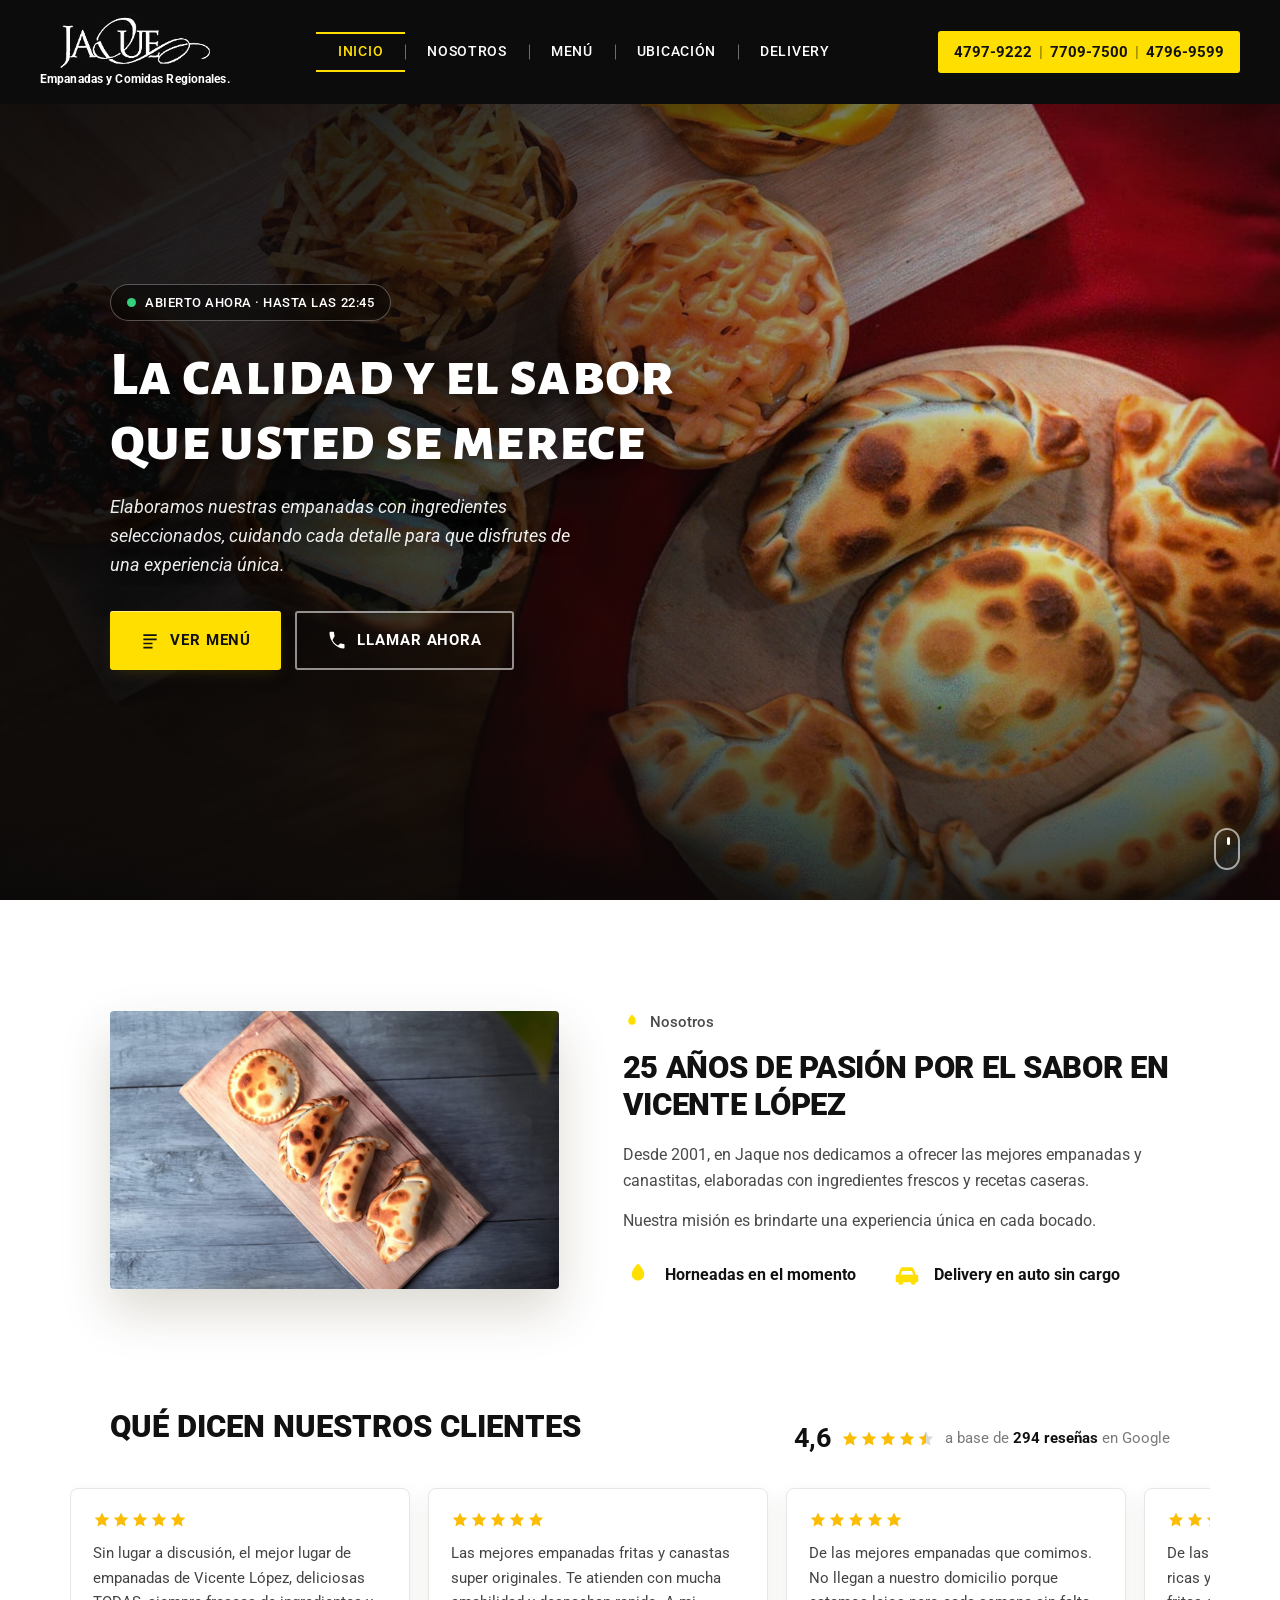
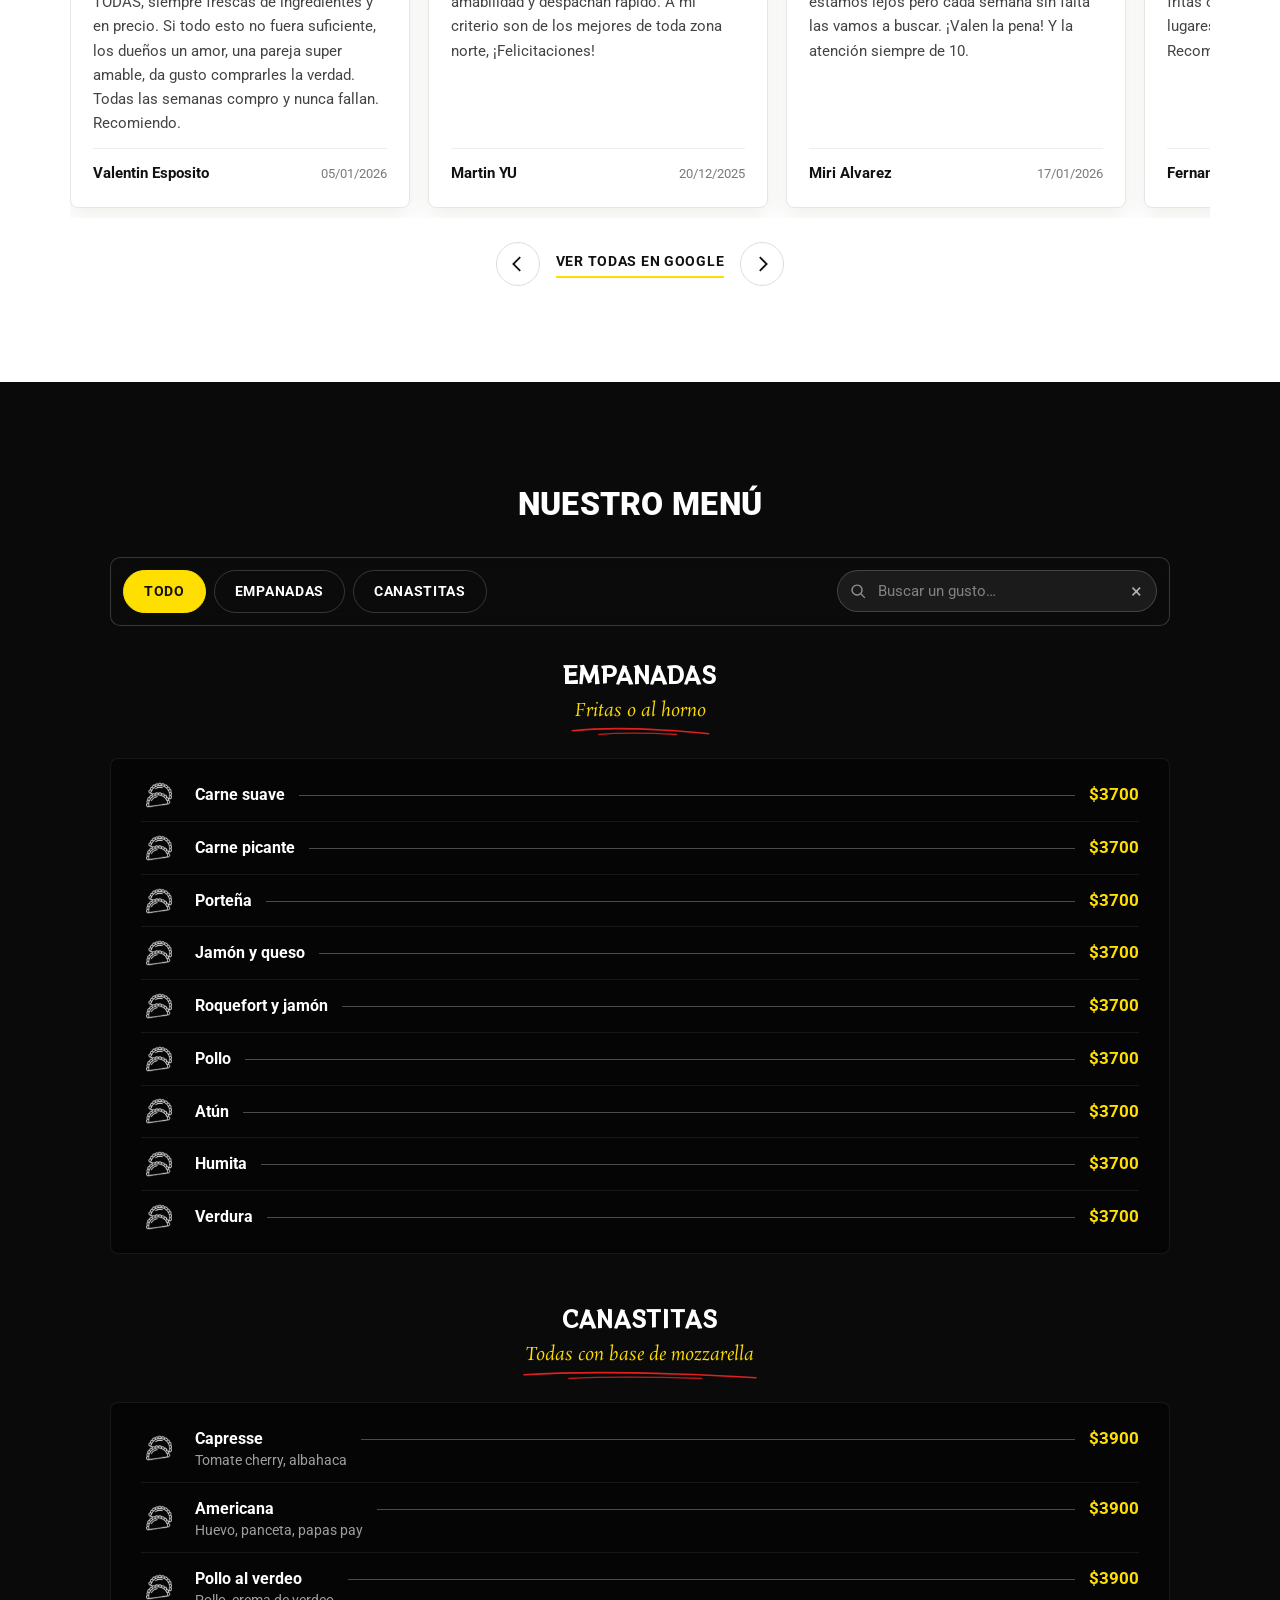
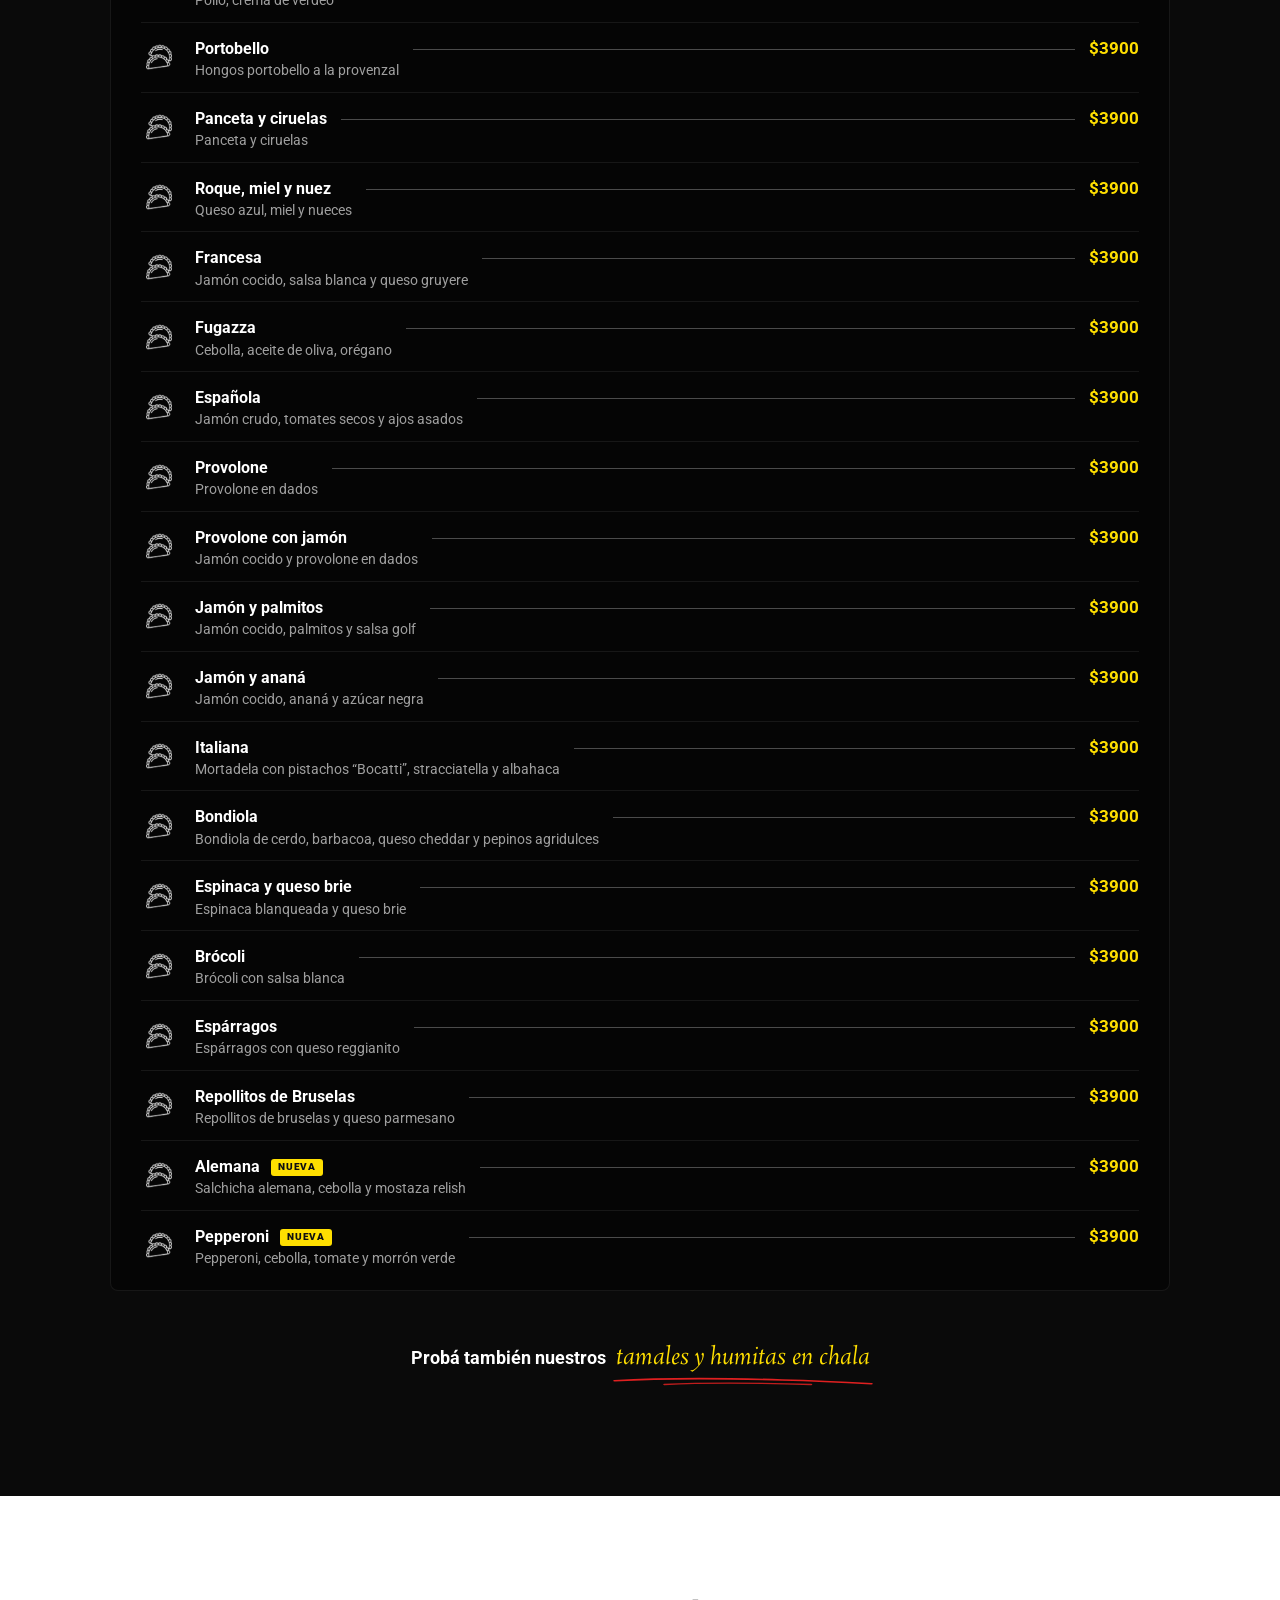
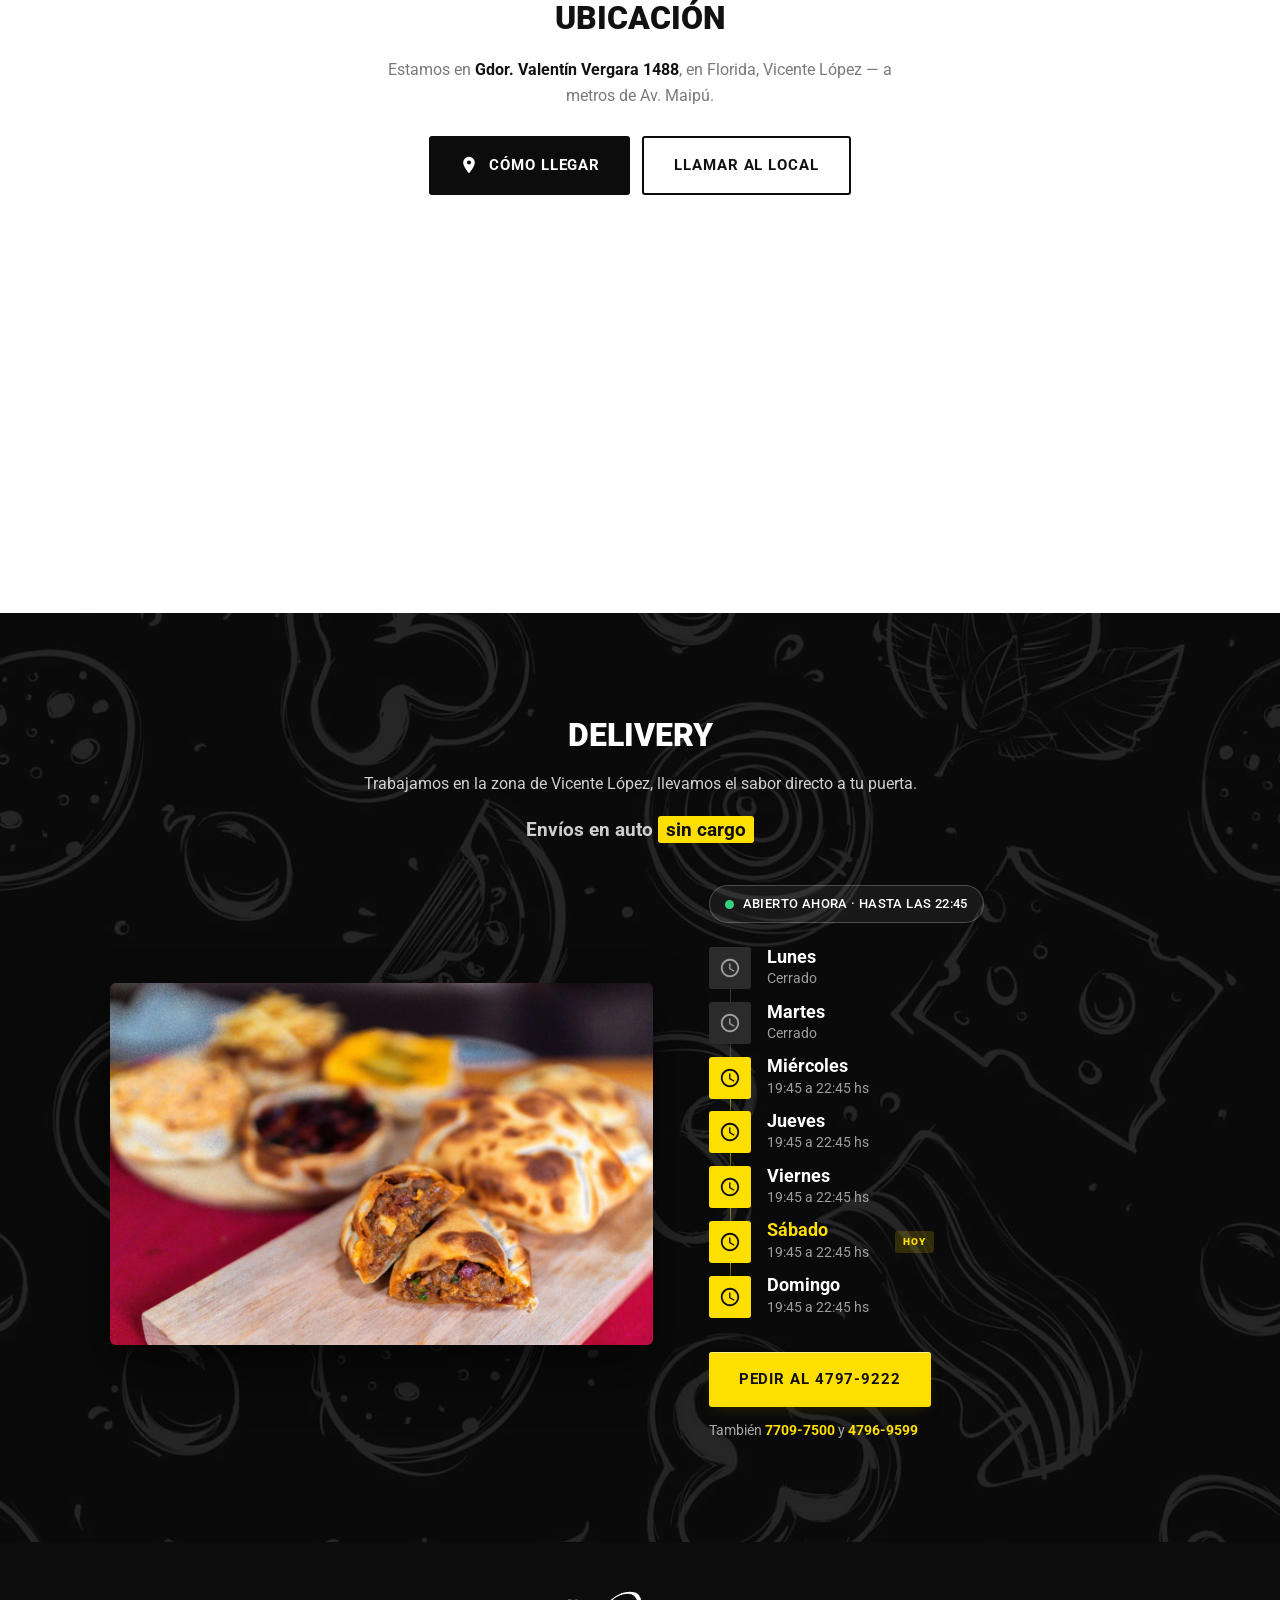
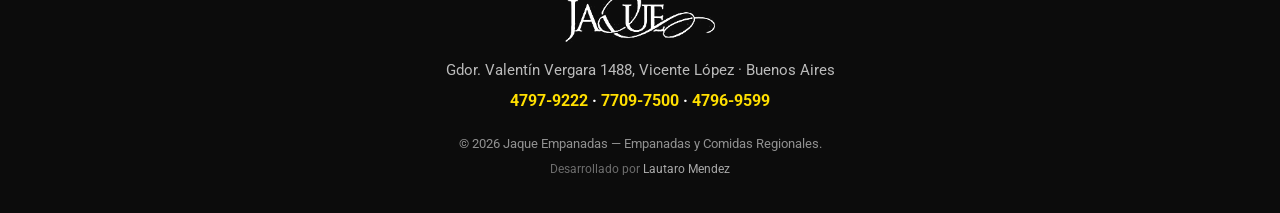
==== commit 4bfaacf9: "Canastitas: dos gustos nuevos, Alemana y Pepperoni Alemana (salchicha alemana, cebolla y mostaza rel" ====
--- a/index.html
+++ b/index.html
@@ -70,7 +70,7 @@
 }
 </script>
 
-<!-- Los 28 gustos con su precio, para Google. Se genera solo desde data/menu.json:
+<!-- Los 30 gustos con su precio, para Google. Se genera solo desde data/menu.json:
      no editar a mano, se pisa en el próximo cambio de precios. -->
 <!-- MENU-LD:START -->
   <script type="application/ld+json">
@@ -358,6 +358,26 @@
           "@type": "MenuItem",
           "name": "Repollitos de Bruselas",
           "description": "Repollitos de bruselas y queso parmesano",
+          "offers": {
+            "@type": "Offer",
+            "price": "3900",
+            "priceCurrency": "ARS"
+          }
+        },
+        {
+          "@type": "MenuItem",
+          "name": "Alemana",
+          "description": "Salchicha alemana, cebolla y mostaza relish",
+          "offers": {
+            "@type": "Offer",
+            "price": "3900",
+            "priceCurrency": "ARS"
+          }
+        },
+        {
+          "@type": "MenuItem",
+          "name": "Pepperoni",
+          "description": "Pepperoni, cebolla, tomate y morrón verde",
           "offers": {
             "@type": "Offer",
             "price": "3900",
@@ -617,8 +637,10 @@
           <li class="price-item" data-name="bondiola cerdo barbacoa cheddar pepinos agridulces"><span class="ico"></span><span class="pname">Bondiola<em>Bondiola de cerdo, barbacoa, queso cheddar y pepinos agridulces</em></span><span class="leader"></span><span class="pprice">$3900</span></li>
           <li class="price-item" data-name="espinaca y queso brie blanqueada"><span class="ico"></span><span class="pname">Espinaca y queso brie<em>Espinaca blanqueada y queso brie</em></span><span class="leader"></span><span class="pprice">$3900</span></li>
           <li class="price-item" data-name="brocoli brócoli salsa blanca"><span class="ico"></span><span class="pname">Brócoli<em>Brócoli con salsa blanca</em></span><span class="leader"></span><span class="pprice">$3900</span></li>
-          <li class="price-item is-new" data-name="esparragos espárragos queso reggianito"><span class="ico"></span><span class="pname">Espárragos <b class="tag">nueva</b><em>Espárragos con queso reggianito</em></span><span class="leader"></span><span class="pprice">$3900</span></li>
-          <li class="price-item is-new" data-name="repollitos de bruselas queso parmesano"><span class="ico"></span><span class="pname">Repollitos de Bruselas <b class="tag">nueva</b><em>Repollitos de bruselas y queso parmesano</em></span><span class="leader"></span><span class="pprice">$3900</span></li>
+          <li class="price-item" data-name="esparragos espárragos queso reggianito"><span class="ico"></span><span class="pname">Espárragos<em>Espárragos con queso reggianito</em></span><span class="leader"></span><span class="pprice">$3900</span></li>
+          <li class="price-item" data-name="repollitos de bruselas queso parmesano"><span class="ico"></span><span class="pname">Repollitos de Bruselas<em>Repollitos de bruselas y queso parmesano</em></span><span class="leader"></span><span class="pprice">$3900</span></li>
+          <li class="price-item is-new" data-name="alemana salchicha cebolla mostaza relish"><span class="ico"></span><span class="pname">Alemana <b class="tag">nueva</b><em>Salchicha alemana, cebolla y mostaza relish</em></span><span class="leader"></span><span class="pprice">$3900</span></li>
+          <li class="price-item is-new" data-name="pepperoni peperoni cebolla tomate morron morrón verde"><span class="ico"></span><span class="pname">Pepperoni <b class="tag">nueva</b><em>Pepperoni, cebolla, tomate y morrón verde</em></span><span class="leader"></span><span class="pprice">$3900</span></li>
         </ul>
       </div>
       <!-- MENU:END -->
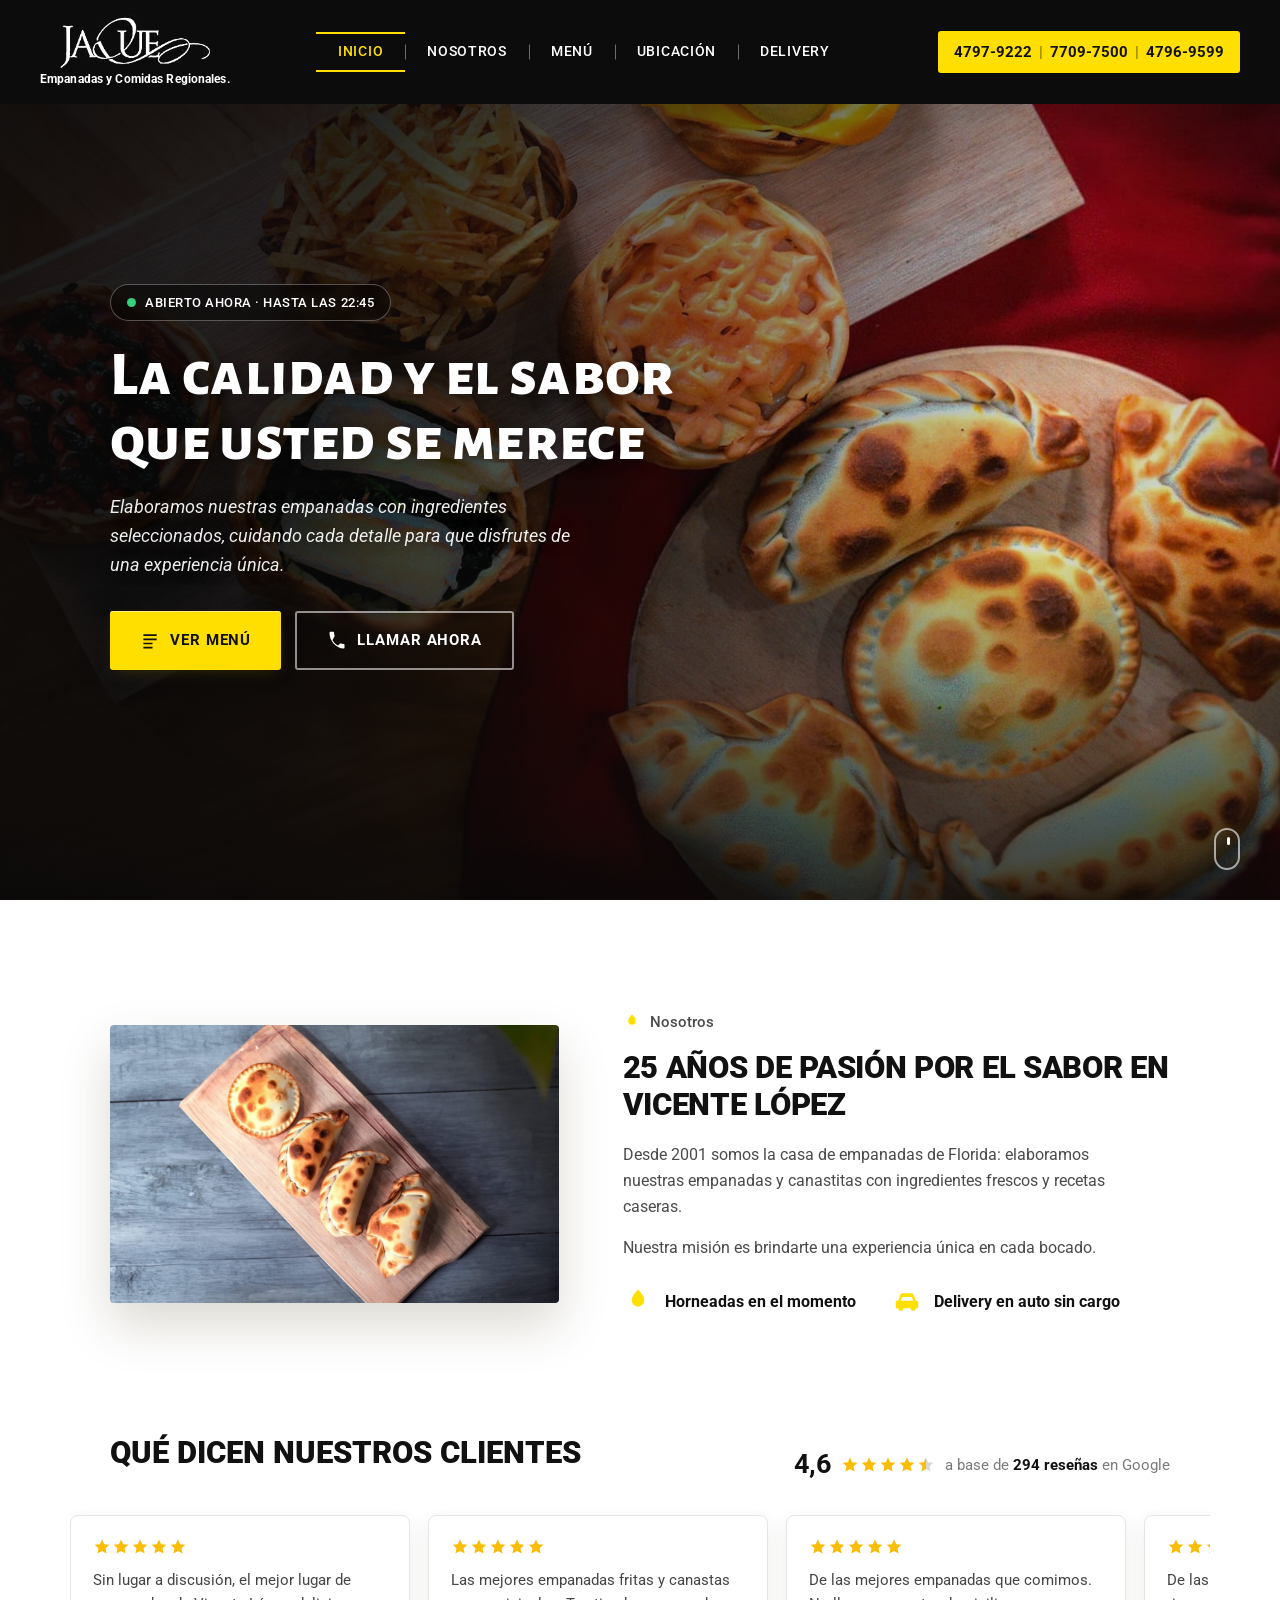
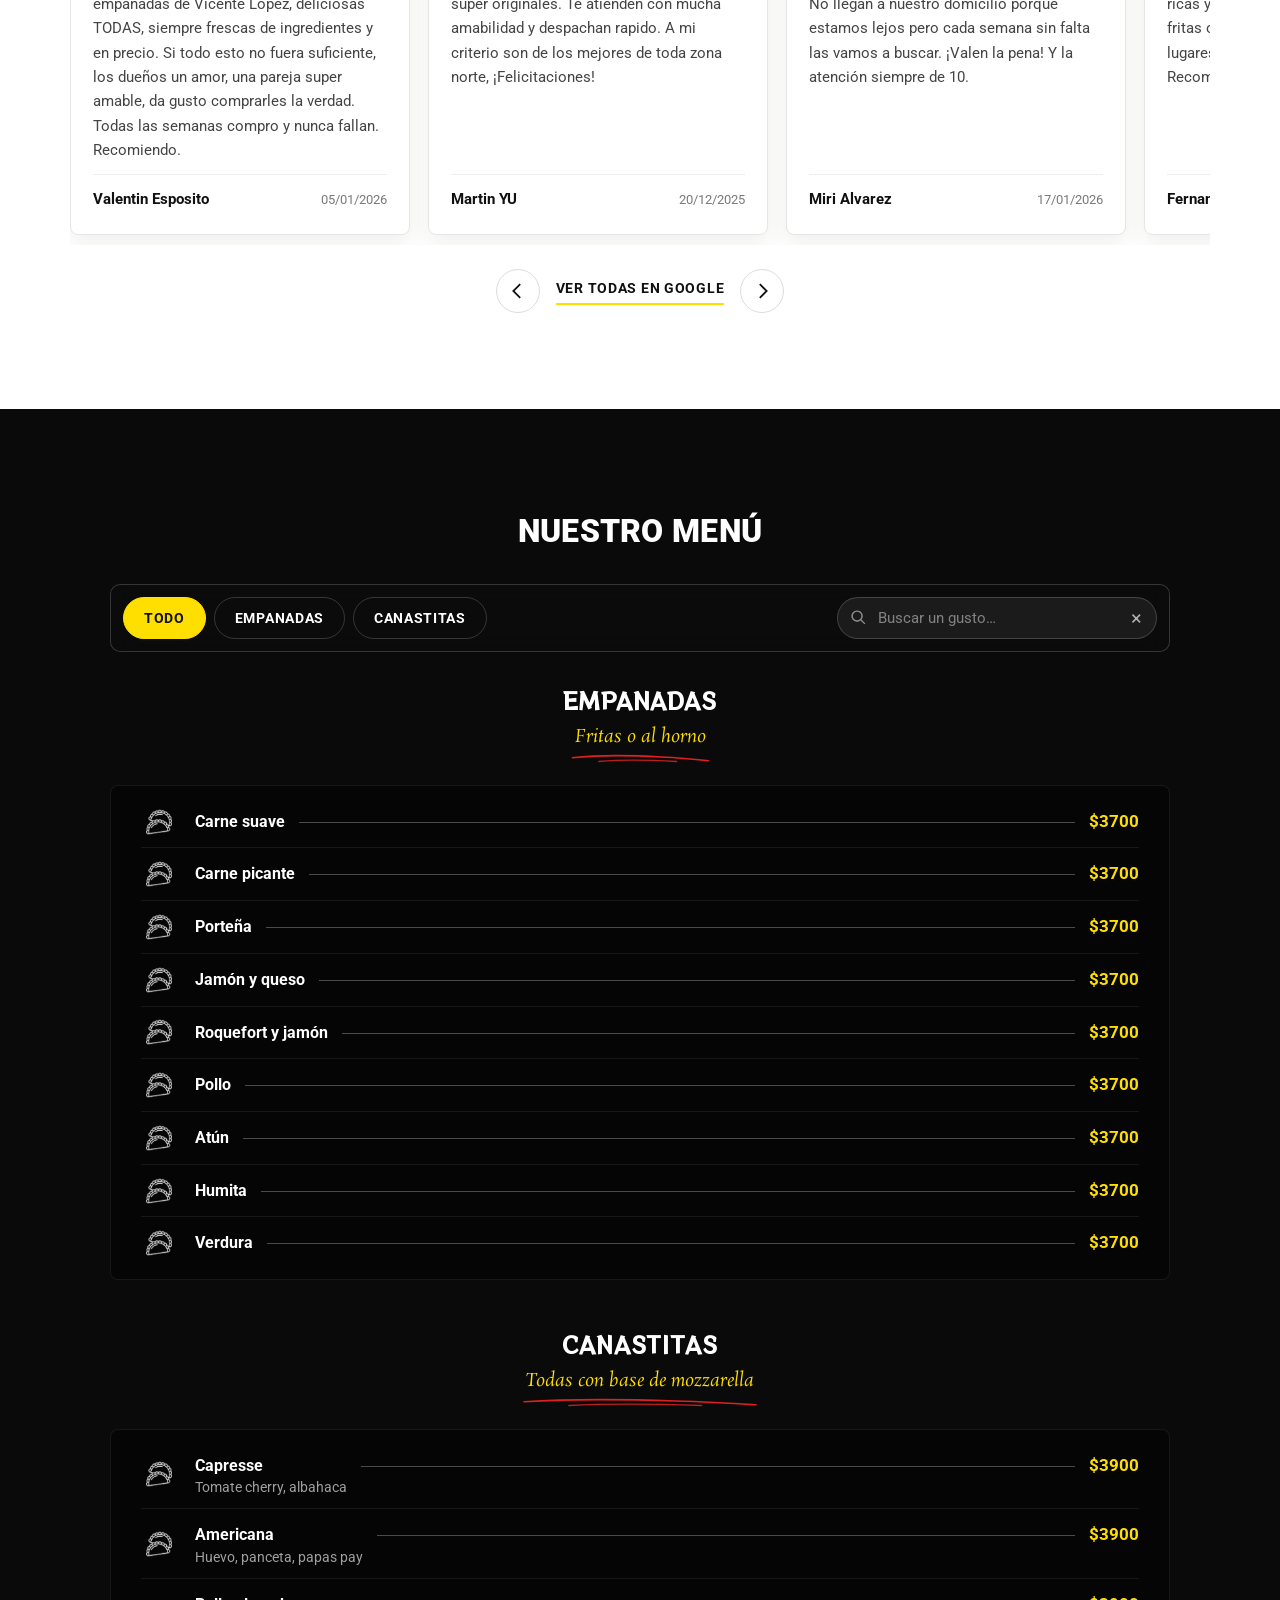
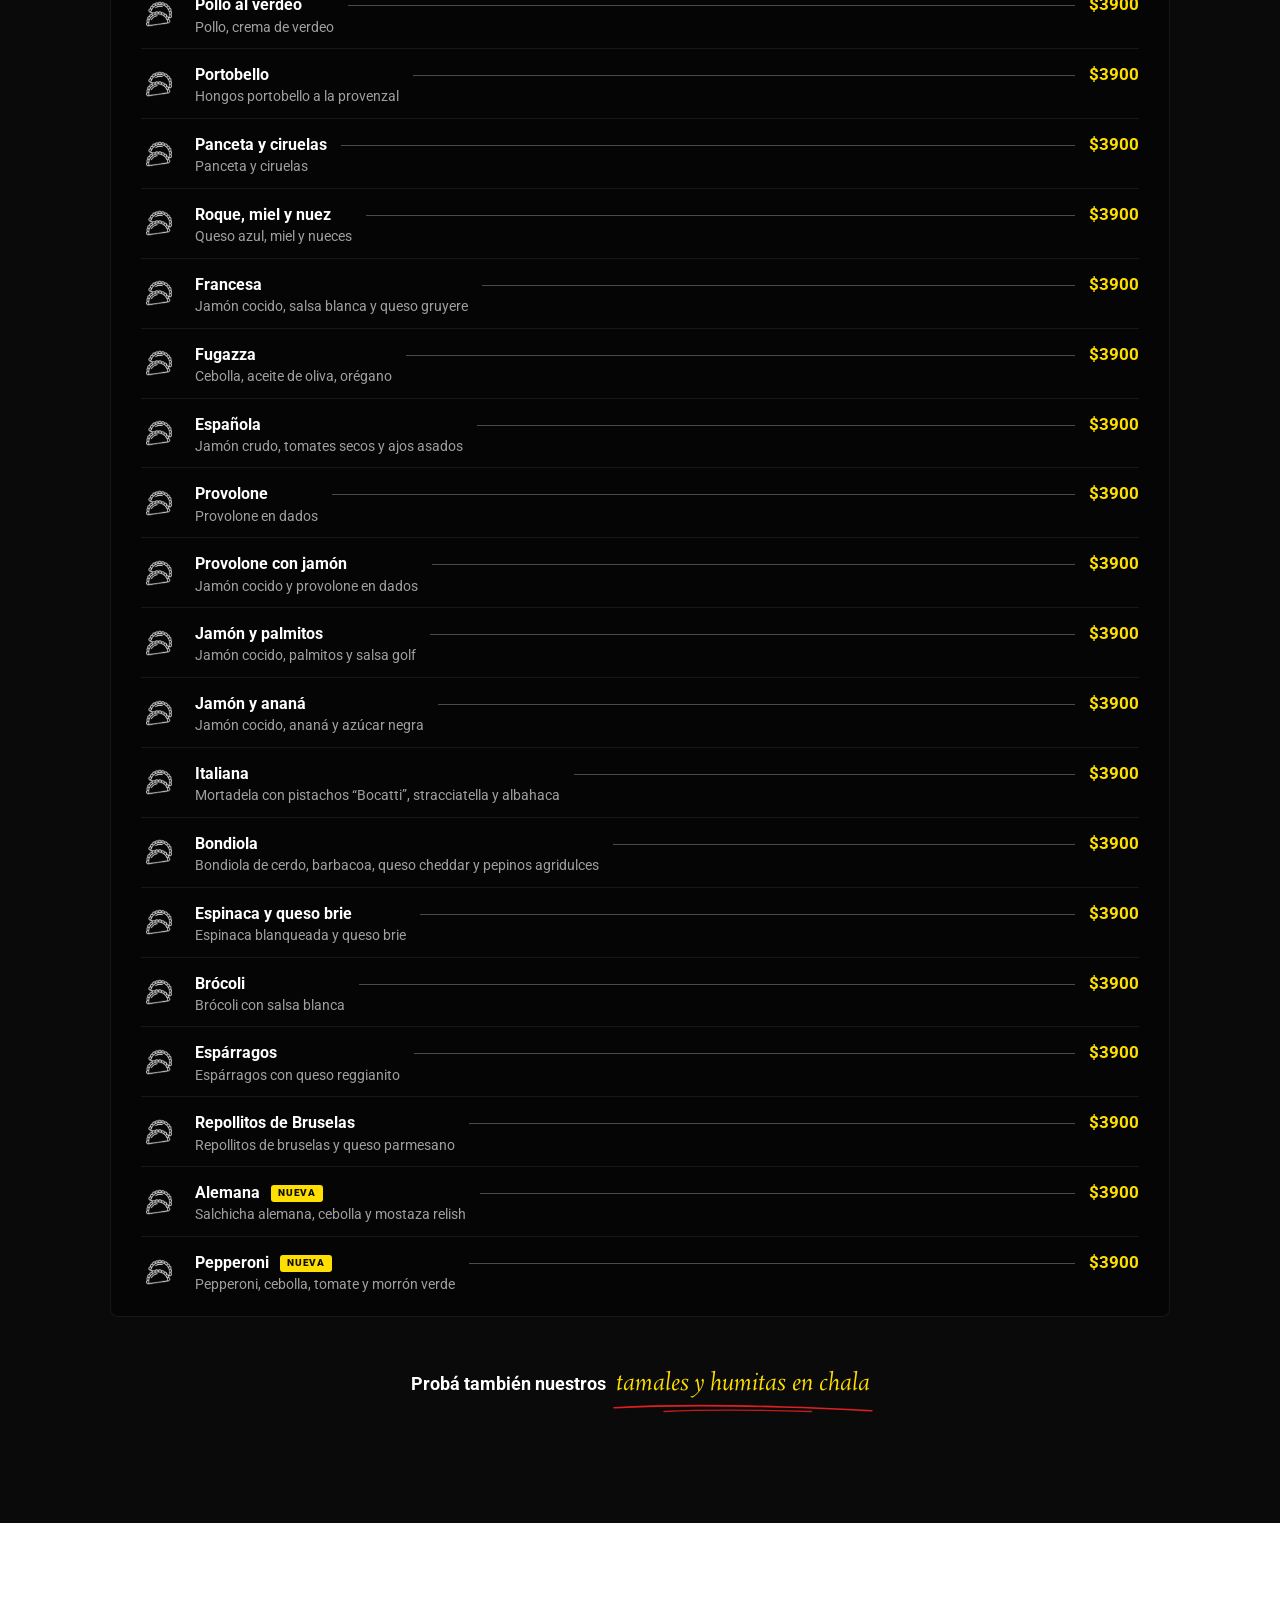
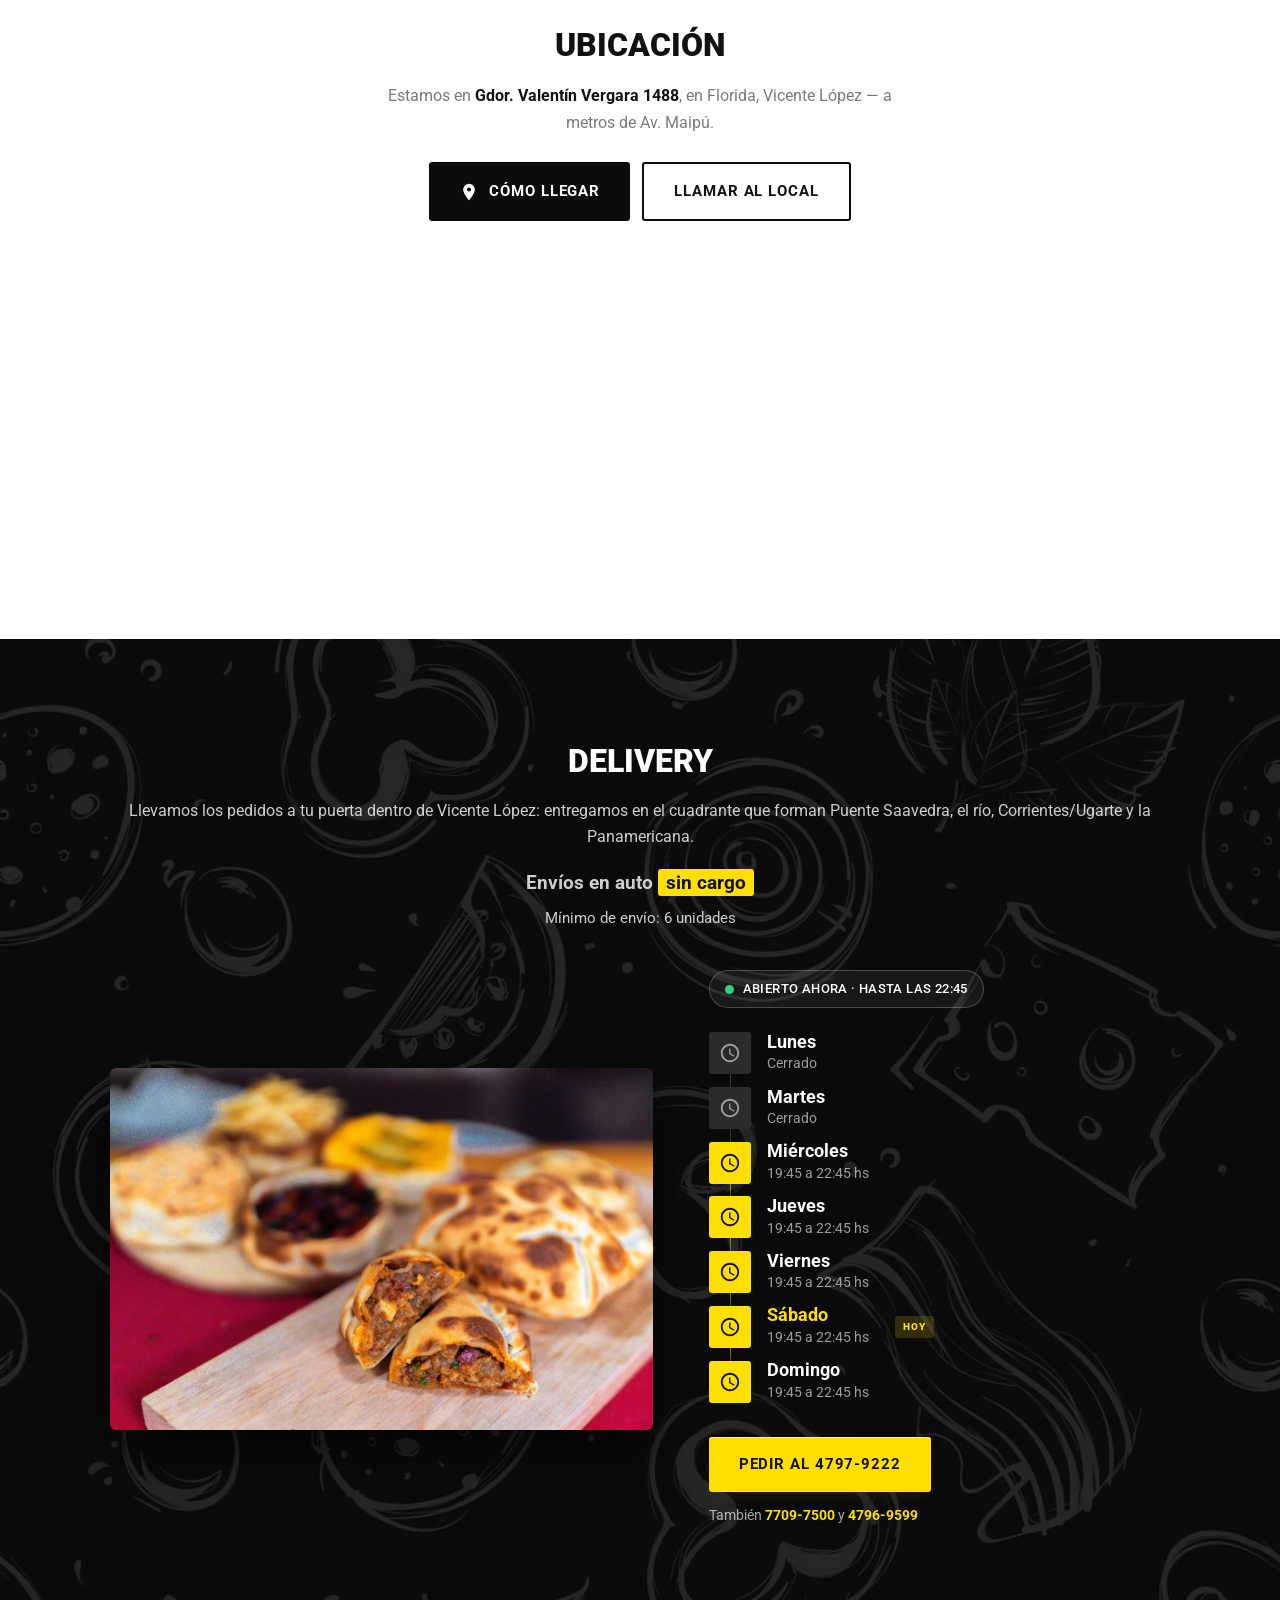
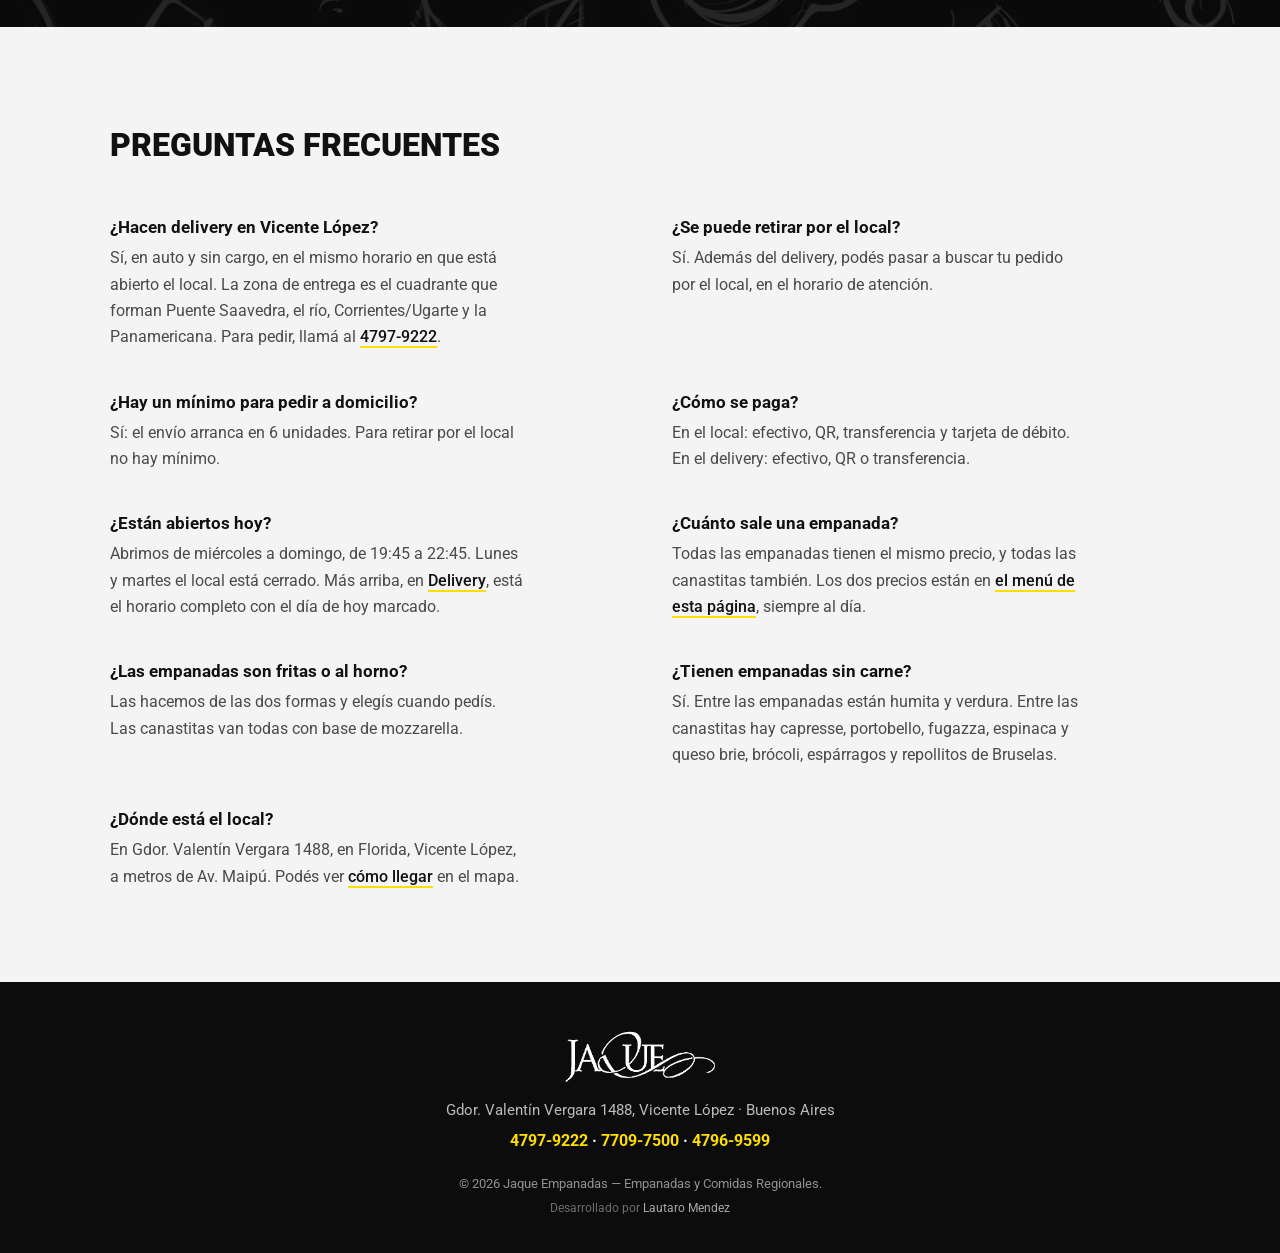
==== commit c97110fe: "SEO: titulo por busqueda, zona de entrega y preguntas frecuentes Search Console: "empanadas vicente " ====
--- a/index.html
+++ b/index.html
@@ -3,15 +3,15 @@
 <head>
 <meta charset="UTF-8">
 <meta name="viewport" content="width=device-width, initial-scale=1">
-<title>Jaque Empanadas: Delivery en Florida, Vicente López</title>
-<meta name="description" content="25 años elaborando las mejores empanadas y canastitas de Florida, Vicente López. Delivery en auto sin cargo. Pedidos al 4797-9222.">
+<title>Empanadas en Vicente López · Jaque Empanadas · Delivery</title>
+<meta name="description" content="Casa de empanadas en Florida, Vicente López. Empanadas fritas o al horno y canastitas. Delivery en auto sin cargo, miércoles a domingo. Pedidos al 4797-9222.">
 <link rel="canonical" href="https://empanadasjaque.com.ar/">
 
 <meta property="og:type" content="website">
 <meta property="og:locale" content="es_AR">
 <meta property="og:site_name" content="Jaque Empanadas">
-<meta property="og:title" content="Jaque Empanadas: Delivery en Florida, Vicente López">
-<meta property="og:description" content="25 años elaborando las mejores empanadas y canastitas de Florida, Vicente López. Delivery en auto sin cargo.">
+<meta property="og:title" content="Empanadas en Vicente López · Jaque Empanadas · Delivery">
+<meta property="og:description" content="Casa de empanadas en Florida, Vicente López. Empanadas fritas o al horno y canastitas. Delivery en auto sin cargo.">
 <meta property="og:url" content="https://empanadasjaque.com.ar/">
 <meta property="og:image" content="https://empanadasjaque.com.ar/assets/img/og.jpg">
 <meta property="og:image:width" content="1200">
@@ -39,6 +39,7 @@
   "@context": "https://schema.org",
   "@type": "Restaurant",
   "name": "Jaque Empanadas",
+  "alternateName": "JAQUE Casa de empanadas",
   "description": "Empanadas y comidas regionales en Florida, Vicente López. Elaboración artesanal desde 2001.",
   "url": "https://empanadasjaque.com.ar/",
   "image": "https://empanadasjaque.com.ar/assets/img/hero.jpg",
@@ -53,8 +54,18 @@
     "postalCode": "B1638BVP",
     "addressCountry": "AR"
   },
-  "areaServed": { "@type": "City", "name": "Vicente López", "addressRegion": "Buenos Aires", "addressCountry": "AR" },
+  "areaServed": {
+    "@type": "City",
+    "name": "Vicente López",
+    "addressRegion": "Buenos Aires",
+    "addressCountry": "AR",
+    "description": "Entregas dentro del cuadrante entre Puente Saavedra, el Río de la Plata, Corrientes/Ugarte y la Panamericana."
+  },
   "currenciesAccepted": "ARS",
+  "hasDeliveryMethod": [
+    "http://purl.org/goodrelations/v1#DeliveryModeOwnFleet",
+    "http://purl.org/goodrelations/v1#DeliveryModePickUp"
+  ],
   "acceptsReservations": "False",
   "sameAs": [
     "https://www.instagram.com/jaque_empanadas/",
@@ -472,7 +483,7 @@
           Nosotros
         </p>
         <h2 class="reveal" data-delay="1">25 años de pasión por el sabor en Vicente López</h2>
-        <p class="reveal" data-delay="2">Desde 2001, en Jaque nos dedicamos a ofrecer las mejores empanadas y canastitas, elaboradas con ingredientes frescos y recetas caseras.</p>
+        <p class="reveal" data-delay="2">Desde 2001 somos la casa de empanadas de Florida: elaboramos nuestras empanadas y canastitas con ingredientes frescos y recetas caseras.</p>
         <p class="reveal" data-delay="3">Nuestra misión es brindarte una experiencia única en cada bocado.</p>
         <ul class="feature-list reveal" data-delay="4">
           <li>
@@ -675,8 +686,9 @@
     <div class="wrap">
       <div class="delivery-head">
         <h2 class="reveal">Delivery</h2>
-        <p class="reveal" data-delay="1">Trabajamos en la zona de Vicente López, llevamos el sabor directo a tu puerta.</p>
+        <p class="reveal" data-delay="1">Llevamos los pedidos a tu puerta dentro de Vicente López: entregamos en el cuadrante que forman Puente Saavedra, el río, Corrientes/Ugarte y la Panamericana.</p>
         <p class="delivery-badge reveal" data-delay="2">Envíos en auto <mark>sin cargo</mark></p>
+        <p class="delivery-note reveal" data-delay="3">Mínimo de envío: 6 unidades</p>
       </div>
 
       <div class="delivery-grid">
@@ -704,6 +716,66 @@
     </div>
   </section>
 
+  <!-- ═══════════ PREGUNTAS ═══════════ -->
+  <!-- Las respuestas repiten datos que ya están en la página a propósito: acá las
+       busca quien llega de Google sin conocer el local. Si cambian los gustos o
+       el horario, esta sección se edita a mano — no la genera menu.json.
+       El precio se contesta sin número justamente para no desincronizarse del panel. -->
+  <section class="faq" id="preguntas" aria-labelledby="faq-title">
+    <div class="wrap">
+      <h2 id="faq-title" class="reveal">Preguntas frecuentes</h2>
+      <div class="faq-grid">
+        <div class="faq-item reveal">
+          <h3>¿Hacen delivery en Vicente López?</h3>
+          <p>Sí, en auto y sin cargo, en el mismo horario en que está abierto el local. La zona
+            de entrega es el cuadrante que forman Puente Saavedra, el río, Corrientes/Ugarte y la Panamericana.
+            Para pedir, llamá al <a href="tel:+541147979222">4797-9222</a>.</p>
+        </div>
+        <div class="faq-item reveal">
+          <h3>¿Se puede retirar por el local?</h3>
+          <p>Sí. Además del delivery, podés pasar a buscar tu pedido por el local, en el
+            horario de atención.</p>
+        </div>
+        <div class="faq-item reveal" data-delay="1">
+          <h3>¿Hay un mínimo para pedir a domicilio?</h3>
+          <p>Sí: el envío arranca en 6 unidades. Para retirar por el local no hay mínimo.</p>
+        </div>
+        <div class="faq-item reveal" data-delay="1">
+          <h3>¿Cómo se paga?</h3>
+          <p>En el local: efectivo, QR, transferencia y tarjeta de débito. En el delivery:
+            efectivo, QR o transferencia.</p>
+        </div>
+        <div class="faq-item reveal" data-delay="2">
+          <h3>¿Están abiertos hoy?</h3>
+          <p>Abrimos de miércoles a domingo, de 19:45 a 22:45. Lunes y martes el local está
+            cerrado. Más arriba, en <a href="#delivery">Delivery</a>, está el horario completo
+            con el día de hoy marcado.</p>
+        </div>
+        <div class="faq-item reveal" data-delay="2">
+          <h3>¿Cuánto sale una empanada?</h3>
+          <p>Todas las empanadas tienen el mismo precio, y todas las canastitas también. Los dos
+            precios están en <a href="#menu">el menú de esta página</a>, siempre al día.</p>
+        </div>
+        <div class="faq-item reveal" data-delay="3">
+          <h3>¿Las empanadas son fritas o al horno?</h3>
+          <p>Las hacemos de las dos formas y elegís cuando pedís. Las canastitas van todas con
+            base de mozzarella.</p>
+        </div>
+        <div class="faq-item reveal" data-delay="3">
+          <h3>¿Tienen empanadas sin carne?</h3>
+          <p>Sí. Entre las empanadas están humita y verdura. Entre las canastitas hay capresse,
+            portobello, fugazza, espinaca y queso brie, brócoli, espárragos y repollitos de
+            Bruselas.</p>
+        </div>
+        <div class="faq-item reveal" data-delay="4">
+          <h3>¿Dónde está el local?</h3>
+          <p>En Gdor. Valentín Vergara 1488, en Florida, Vicente López, a metros de Av. Maipú.
+            Podés ver <a href="#ubicacion">cómo llegar</a> en el mapa.</p>
+        </div>
+      </div>
+    </div>
+  </section>
+
 </main>
 
 <footer class="site-footer">
--- a/assets/css/styles.css
+++ b/assets/css/styles.css
@@ -489,6 +489,7 @@
 .delivery-head > p { color: rgba(255, 255, 255, .8); }
 .delivery-badge { font-size: 1.2rem; font-weight: 700; margin-top: 16px; }
 .delivery-badge mark { background: var(--yellow); color: var(--ink); padding: 2px 8px; border-radius: 3px; }
+.delivery-note { margin-top: 8px; font-size: .92rem; color: rgba(255, 255, 255, .7); }
 
 .delivery-grid { display: grid; grid-template-columns: minmax(0, 1fr) minmax(0, .85fr); gap: clamp(28px, 5vw, 56px); align-items: center; }
 .delivery-figure img { width: 100%; border-radius: 6px; box-shadow: 0 24px 50px rgba(0, 0, 0, .55); }
@@ -532,6 +533,30 @@
 .hours-alt { margin-top: 12px; font-size: .9rem; color: rgba(255, 255, 255, .65); }
 .hours-alt a { color: var(--yellow); text-decoration: none; font-weight: 700; }
 .hours-alt a:hover { text-decoration: underline; }
+
+/* ============================================================
+   PREGUNTAS FRECUENTES
+   Banda clara entre el delivery y el pie, los dos oscuros. Se resuelve con
+   tipografia y aire: una sola familia, jerarquia por peso.
+   ============================================================ */
+.faq { padding: clamp(56px, 8vw, 92px) 0; background: var(--gray-light); }
+.faq h2 {
+  font-size: clamp(1.6rem, 3.4vw, 2rem); font-weight: 900;
+  text-transform: uppercase; margin-bottom: clamp(28px, 4vw, 44px);
+}
+.faq-grid {
+  display: grid; grid-template-columns: repeat(2, minmax(0, 1fr));
+  gap: clamp(26px, 3.4vw, 40px) clamp(32px, 5vw, 64px);
+}
+.faq-item h3 { font-size: 1.06rem; font-weight: 700; line-height: 1.35; margin-bottom: 6px; }
+.faq-item p { color: #4a4a4a; max-width: 46ch; }
+.faq-item a { color: var(--ink); font-weight: 500; text-decoration: none; border-bottom: 2px solid var(--yellow); }
+.faq-item a:hover { background: var(--yellow); }
+
+@media (max-width: 720px) {
+  .faq-grid { grid-template-columns: 1fr; }
+  .faq-item p { max-width: none; }
+}
 
 /* ============================================================
    FOOTER
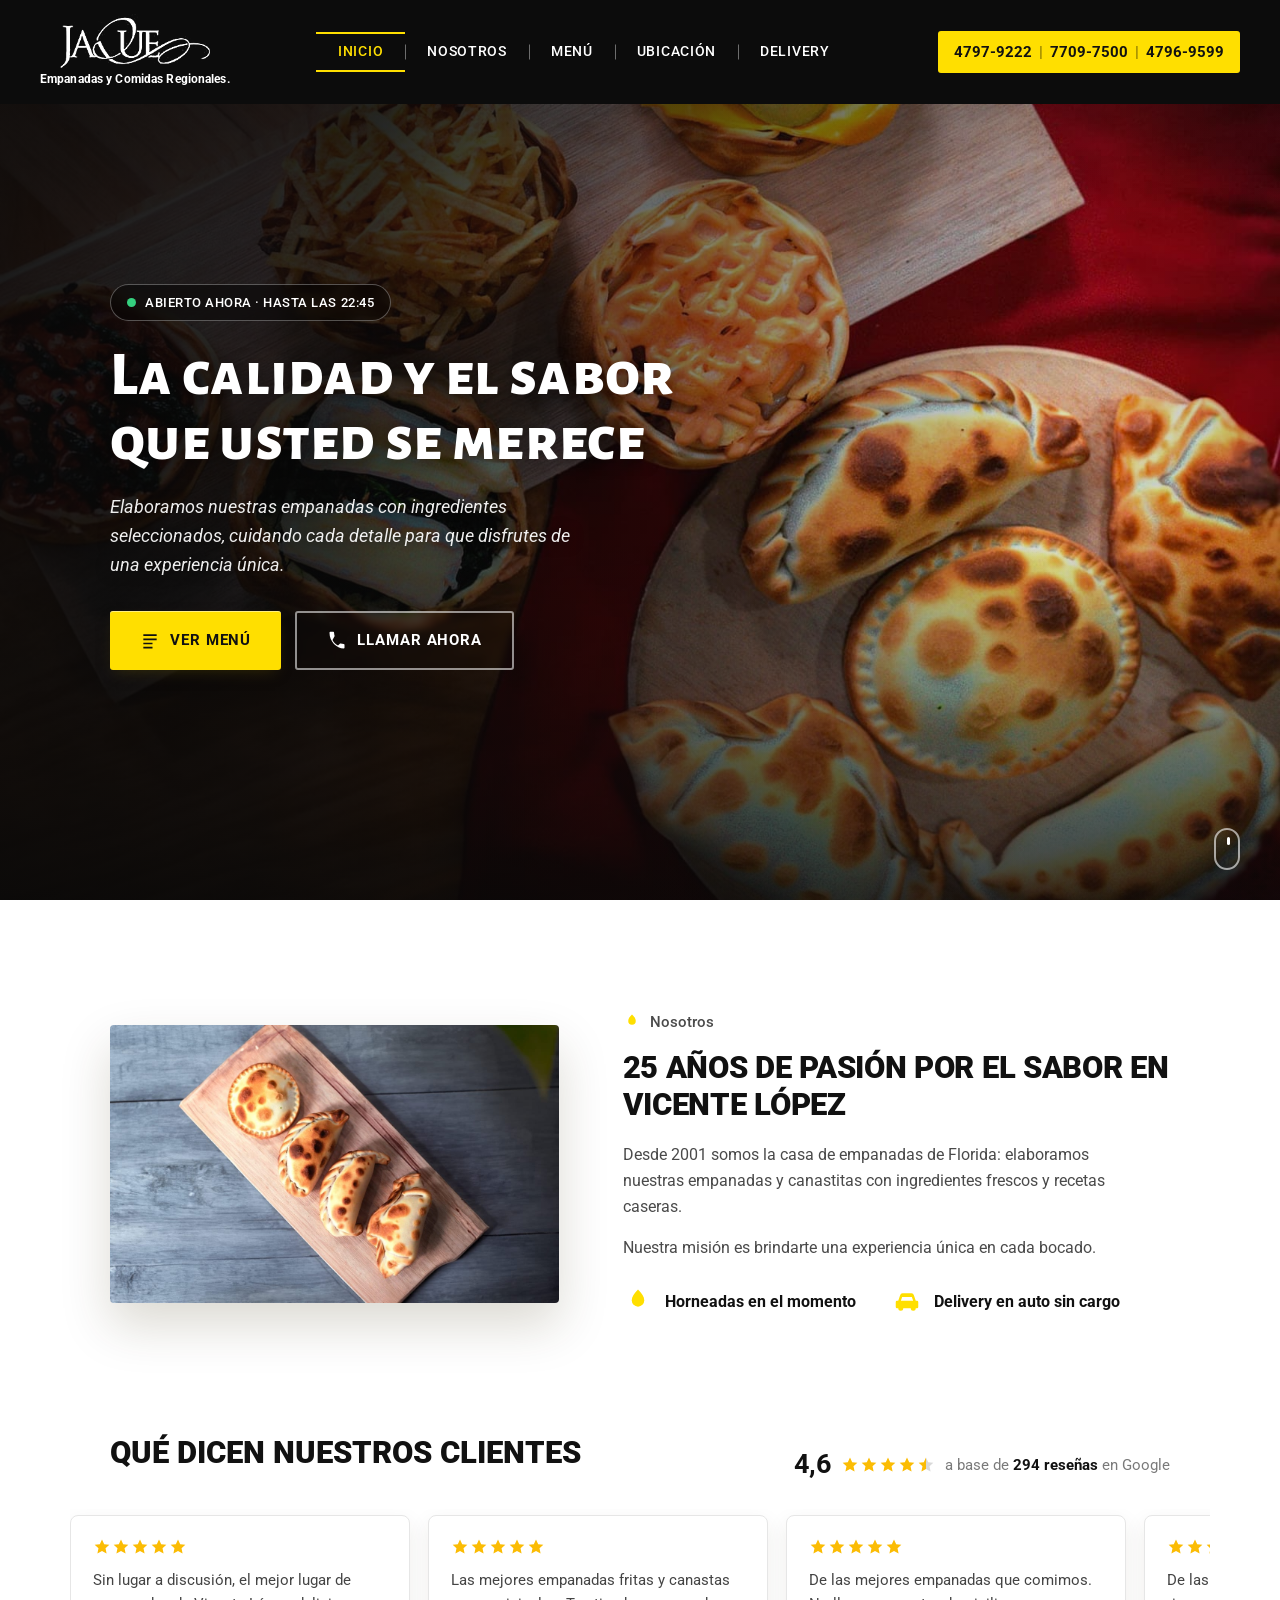
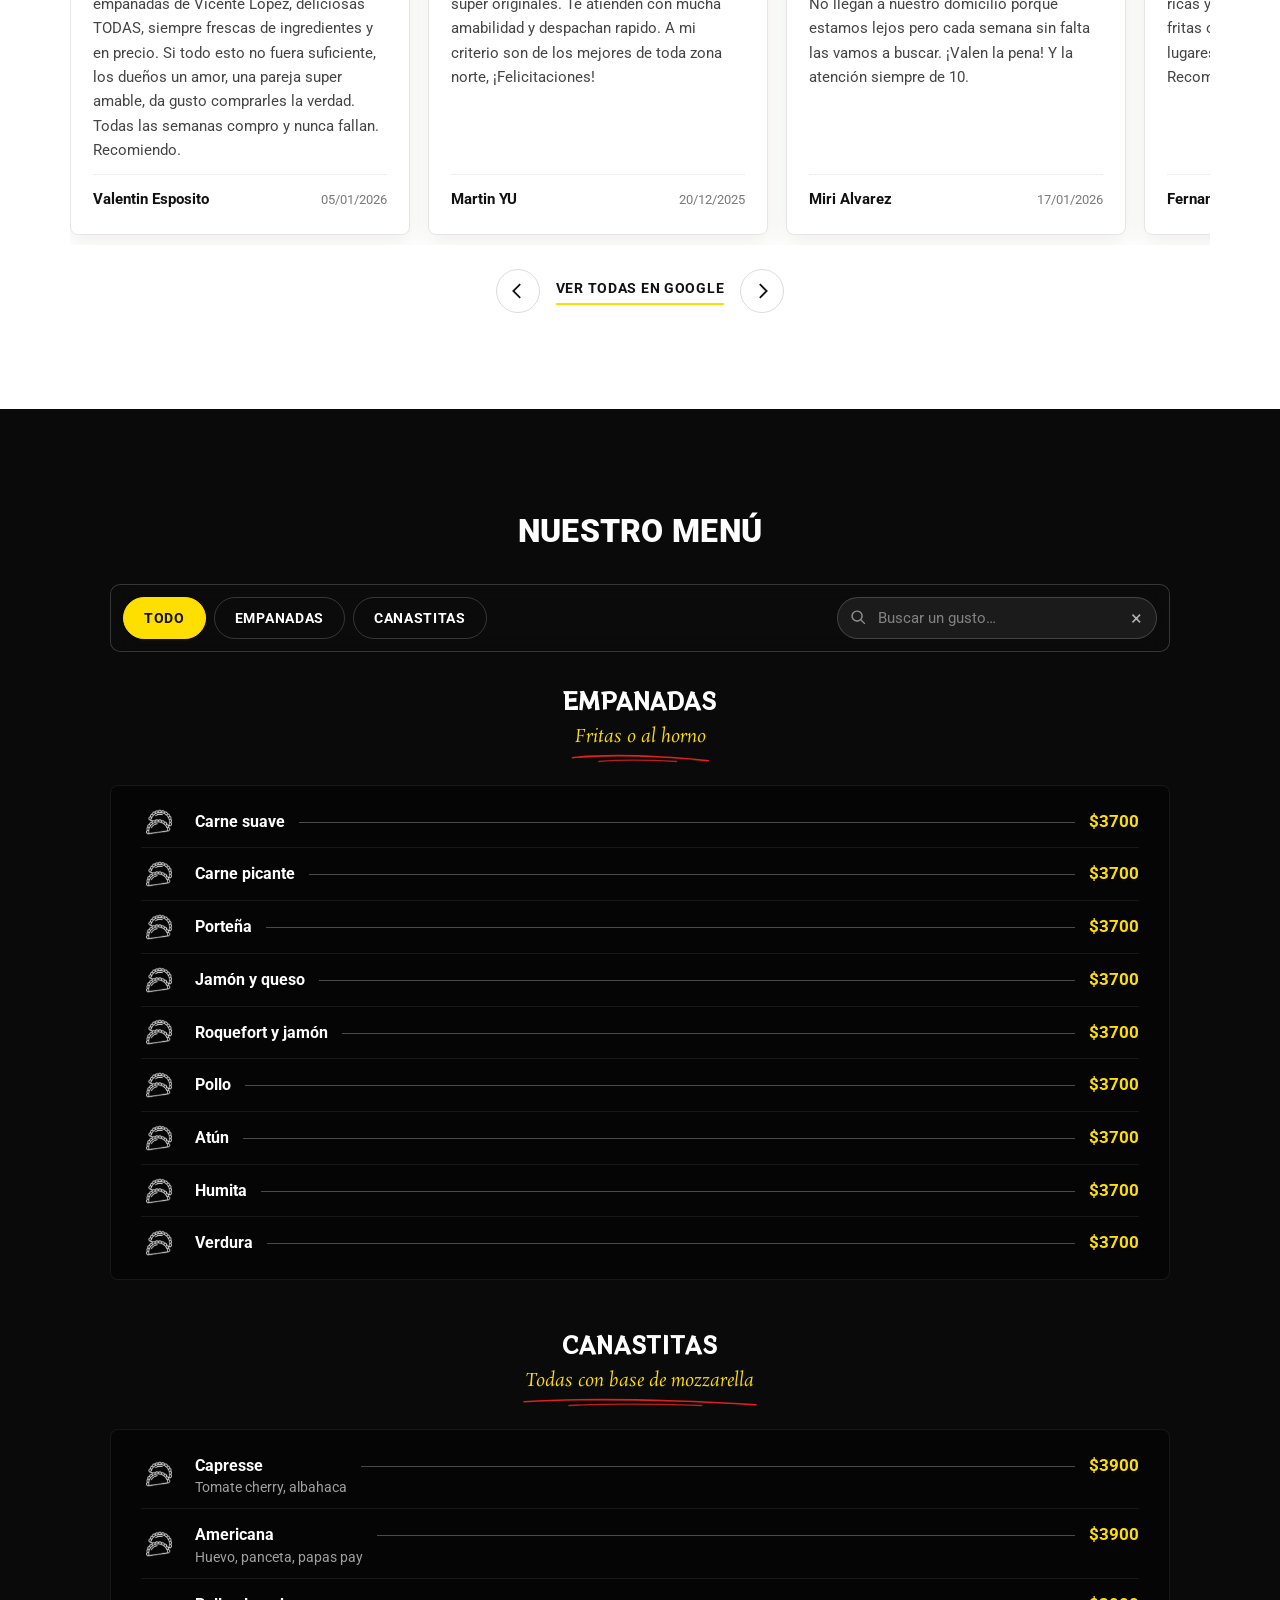
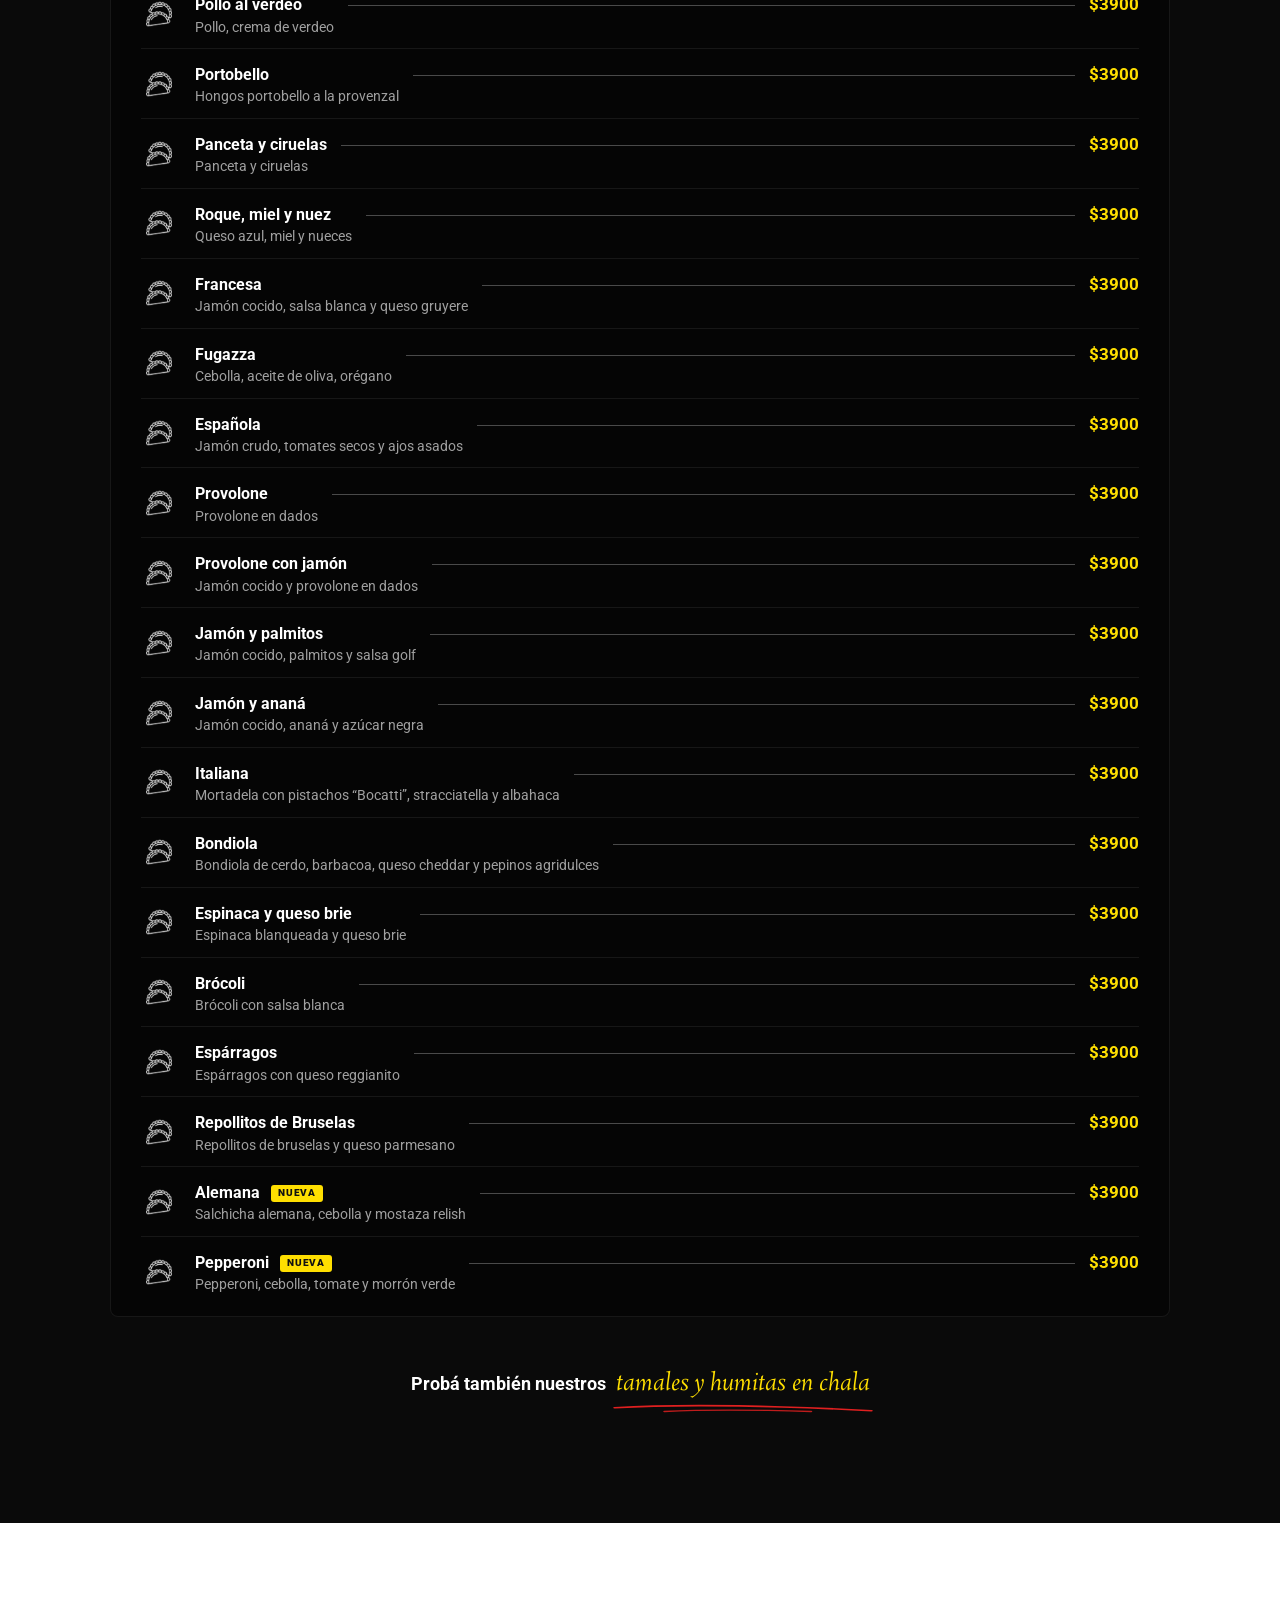
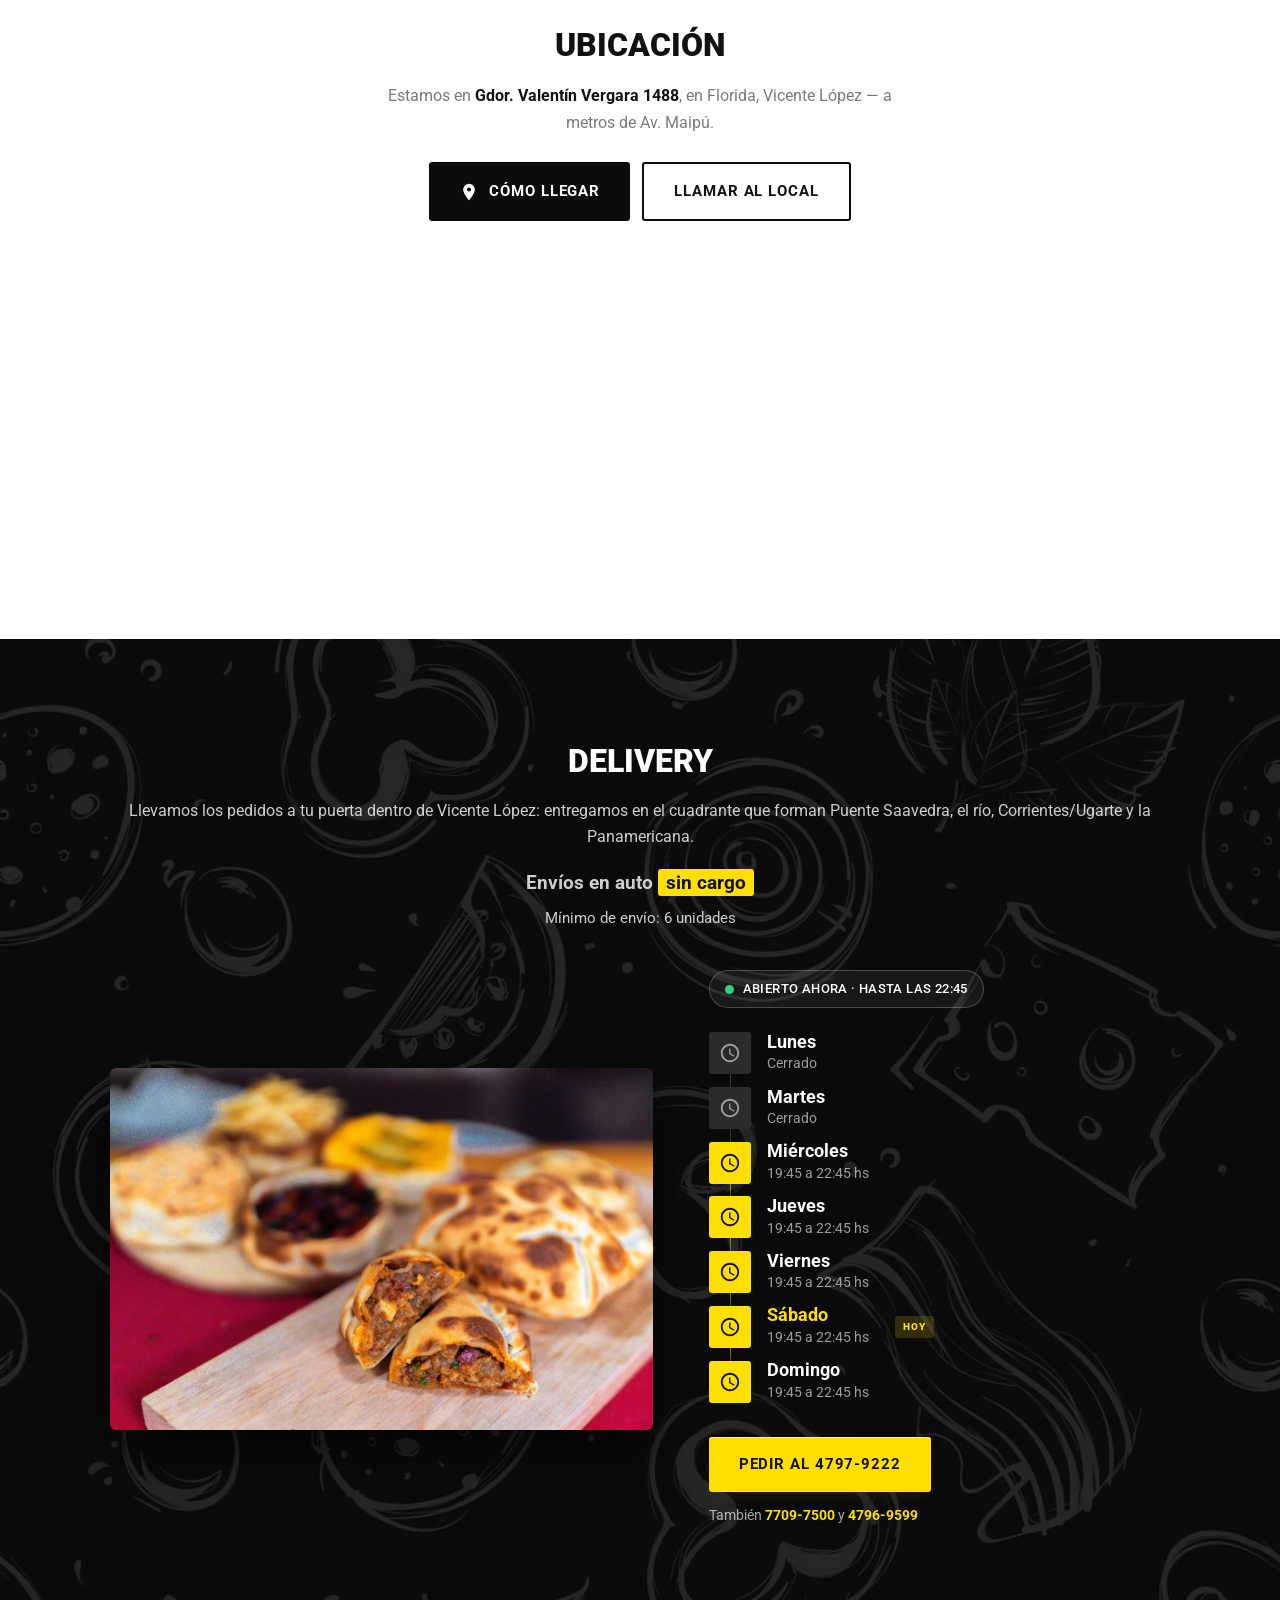
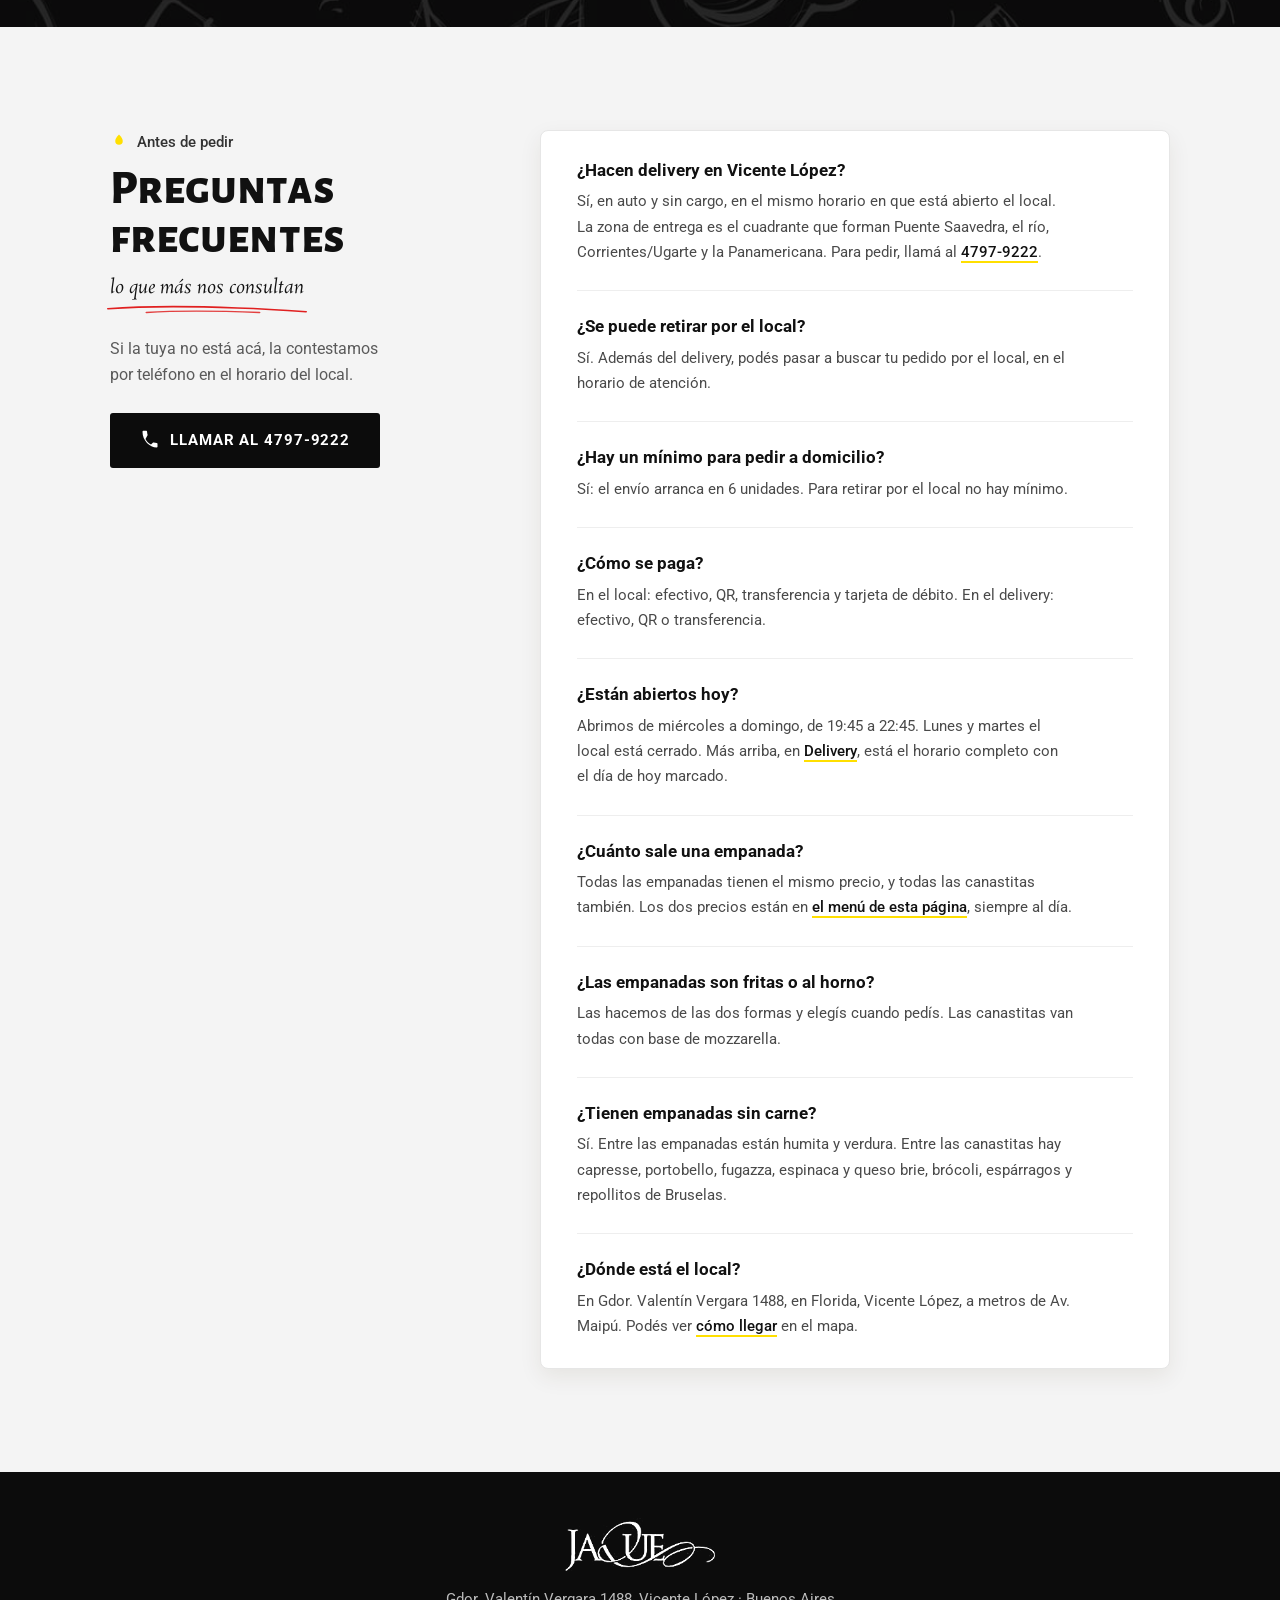
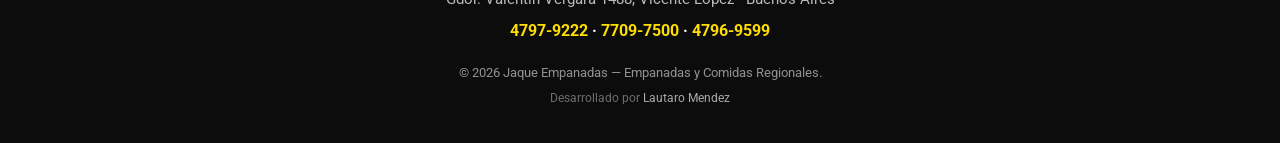
==== commit 5a2e31a3: "Preguntas frecuentes con diseno propio, y arreglo de cache de assets El CSS y el JS se servian con m" ====
--- a/index.html
+++ b/index.html
@@ -26,7 +26,7 @@
 <link rel="preconnect" href="https://fonts.gstatic.com" crossorigin>
 <link rel="preload" as="image" href="assets/img/hero.jpg" fetchpriority="high">
 <link href="https://fonts.googleapis.com/css2?family=Alegreya+Sans+SC:ital,wght@0,700;0,800;1,700&family=Roboto:ital,wght@0,400;0,500;0,700;0,900;1,400&family=RocknRoll+One&family=Rosarivo:ital@1&display=swap" rel="stylesheet">
-<link rel="stylesheet" href="assets/css/styles.css">
+<link rel="stylesheet" href="assets/css/styles.css?v=2">
 
 <script>
   /* Marca que el JS corre. Los reveals sólo se ocultan si esta clase existe,
@@ -718,61 +718,78 @@
 
   <!-- ═══════════ PREGUNTAS ═══════════ -->
   <!-- Las respuestas repiten datos que ya están en la página a propósito: acá las
-       busca quien llega de Google sin conocer el local. Si cambian los gustos o
-       el horario, esta sección se edita a mano — no la genera menu.json.
-       El precio se contesta sin número justamente para no desincronizarse del panel. -->
+       busca quien llega de Google sin conocer el local. Si cambian los gustos, el
+       horario o las formas de pago, esta sección se edita a mano — no sale de
+       menu.json. El precio se contesta sin número justamente para que no se
+       desincronice del panel, que es la única fuente de verdad. -->
   <section class="faq" id="preguntas" aria-labelledby="faq-title">
-    <div class="wrap">
-      <h2 id="faq-title" class="reveal">Preguntas frecuentes</h2>
-      <div class="faq-grid">
-        <div class="faq-item reveal">
-          <h3>¿Hacen delivery en Vicente López?</h3>
-          <p>Sí, en auto y sin cargo, en el mismo horario en que está abierto el local. La zona
-            de entrega es el cuadrante que forman Puente Saavedra, el río, Corrientes/Ugarte y la Panamericana.
-            Para pedir, llamá al <a href="tel:+541147979222">4797-9222</a>.</p>
-        </div>
-        <div class="faq-item reveal">
-          <h3>¿Se puede retirar por el local?</h3>
-          <p>Sí. Además del delivery, podés pasar a buscar tu pedido por el local, en el
-            horario de atención.</p>
-        </div>
-        <div class="faq-item reveal" data-delay="1">
-          <h3>¿Hay un mínimo para pedir a domicilio?</h3>
-          <p>Sí: el envío arranca en 6 unidades. Para retirar por el local no hay mínimo.</p>
-        </div>
-        <div class="faq-item reveal" data-delay="1">
-          <h3>¿Cómo se paga?</h3>
-          <p>En el local: efectivo, QR, transferencia y tarjeta de débito. En el delivery:
-            efectivo, QR o transferencia.</p>
-        </div>
-        <div class="faq-item reveal" data-delay="2">
-          <h3>¿Están abiertos hoy?</h3>
-          <p>Abrimos de miércoles a domingo, de 19:45 a 22:45. Lunes y martes el local está
-            cerrado. Más arriba, en <a href="#delivery">Delivery</a>, está el horario completo
-            con el día de hoy marcado.</p>
-        </div>
-        <div class="faq-item reveal" data-delay="2">
-          <h3>¿Cuánto sale una empanada?</h3>
-          <p>Todas las empanadas tienen el mismo precio, y todas las canastitas también. Los dos
-            precios están en <a href="#menu">el menú de esta página</a>, siempre al día.</p>
-        </div>
-        <div class="faq-item reveal" data-delay="3">
-          <h3>¿Las empanadas son fritas o al horno?</h3>
-          <p>Las hacemos de las dos formas y elegís cuando pedís. Las canastitas van todas con
-            base de mozzarella.</p>
-        </div>
-        <div class="faq-item reveal" data-delay="3">
-          <h3>¿Tienen empanadas sin carne?</h3>
-          <p>Sí. Entre las empanadas están humita y verdura. Entre las canastitas hay capresse,
-            portobello, fugazza, espinaca y queso brie, brócoli, espárragos y repollitos de
-            Bruselas.</p>
-        </div>
-        <div class="faq-item reveal" data-delay="4">
-          <h3>¿Dónde está el local?</h3>
-          <p>En Gdor. Valentín Vergara 1488, en Florida, Vicente López, a metros de Av. Maipú.
-            Podés ver <a href="#ubicacion">cómo llegar</a> en el mapa.</p>
-        </div>
-      </div>
+    <div class="wrap faq-layout">
+
+      <div class="faq-rail">
+        <p class="eyebrow reveal">
+          <svg viewBox="0 0 24 24" aria-hidden="true"><path d="M12 2c3.3 3.2 5 6.1 5 8.7a5 5 0 0 1-10 0C7 8.1 8.7 5.2 12 2z"/></svg>
+          Antes de pedir
+        </p>
+        <h2 id="faq-title" class="reveal" data-delay="1">Preguntas frecuentes</h2>
+        <p class="script-note reveal" data-delay="2">lo que más nos consultan</p>
+        <p class="faq-rail-note reveal" data-delay="3">Si la tuya no está acá, la contestamos
+          por teléfono en el horario del local.</p>
+        <a class="btn btn-dark reveal" data-delay="4" href="tel:+541147979222">
+          <svg viewBox="0 0 24 24" aria-hidden="true"><path d="M6.6 10.8c1.4 2.8 3.8 5.1 6.6 6.6l2.2-2.2c.3-.3.7-.4 1-.2 1.2.4 2.4.6 3.6.6.6 0 1 .4 1 1V20c0 .6-.4 1-1 1C11.6 21 3 12.4 3 2c0-.6.4-1 1-1h3.5c.6 0 1 .4 1 1 0 1.3.2 2.5.6 3.6.1.4 0 .8-.2 1.1z"/></svg>
+          Llamar al 4797-9222
+        </a>
+      </div>
+
+      <div class="faq-panel reveal" data-delay="1">
+          <div class="faq-item">
+            <h3>¿Hacen delivery en Vicente López?</h3>
+            <p>Sí, en auto y sin cargo, en el mismo horario en que está abierto el local. La zona
+              de entrega es el cuadrante que forman Puente Saavedra, el río, Corrientes/Ugarte y la Panamericana.
+              Para pedir, llamá al <a href="tel:+541147979222">4797-9222</a>.</p>
+          </div>
+          <div class="faq-item">
+            <h3>¿Se puede retirar por el local?</h3>
+            <p>Sí. Además del delivery, podés pasar a buscar tu pedido por el local, en el
+              horario de atención.</p>
+          </div>
+          <div class="faq-item">
+            <h3>¿Hay un mínimo para pedir a domicilio?</h3>
+            <p>Sí: el envío arranca en 6 unidades. Para retirar por el local no hay mínimo.</p>
+          </div>
+          <div class="faq-item">
+            <h3>¿Cómo se paga?</h3>
+            <p>En el local: efectivo, QR, transferencia y tarjeta de débito. En el delivery:
+              efectivo, QR o transferencia.</p>
+          </div>
+          <div class="faq-item">
+            <h3>¿Están abiertos hoy?</h3>
+            <p>Abrimos de miércoles a domingo, de 19:45 a 22:45. Lunes y martes el local está
+              cerrado. Más arriba, en <a href="#delivery">Delivery</a>, está el horario completo
+              con el día de hoy marcado.</p>
+          </div>
+          <div class="faq-item">
+            <h3>¿Cuánto sale una empanada?</h3>
+            <p>Todas las empanadas tienen el mismo precio, y todas las canastitas también. Los dos
+              precios están en <a href="#menu">el menú de esta página</a>, siempre al día.</p>
+          </div>
+          <div class="faq-item">
+            <h3>¿Las empanadas son fritas o al horno?</h3>
+            <p>Las hacemos de las dos formas y elegís cuando pedís. Las canastitas van todas con
+              base de mozzarella.</p>
+          </div>
+          <div class="faq-item">
+            <h3>¿Tienen empanadas sin carne?</h3>
+            <p>Sí. Entre las empanadas están humita y verdura. Entre las canastitas hay capresse,
+              portobello, fugazza, espinaca y queso brie, brócoli, espárragos y repollitos de
+              Bruselas.</p>
+          </div>
+          <div class="faq-item">
+            <h3>¿Dónde está el local?</h3>
+            <p>En Gdor. Valentín Vergara 1488, en Florida, Vicente López, a metros de Av. Maipú.
+              Podés ver <a href="#ubicacion">cómo llegar</a> en el mapa.</p>
+          </div>
+      </div>
+
     </div>
   </section>
 
@@ -812,6 +829,6 @@
   <svg viewBox="0 0 24 24" aria-hidden="true"><path d="M12 4l8 8-1.6 1.6L13 8.2V20h-2V8.2l-5.4 5.4L4 12z"/></svg>
 </button>
 
-<script src="assets/js/main.js"></script>
+<script src="assets/js/main.js?v=2"></script>
 </body>
 </html>
--- a/assets/css/styles.css
+++ b/assets/css/styles.css
@@ -536,27 +536,40 @@
 
 /* ============================================================
    PREGUNTAS FRECUENTES
-   Banda clara entre el delivery y el pie, los dos oscuros. Se resuelve con
-   tipografia y aire: una sola familia, jerarquia por peso.
-   ============================================================ */
-.faq { padding: clamp(56px, 8vw, 92px) 0; background: var(--gray-light); }
-.faq h2 {
-  font-size: clamp(1.6rem, 3.4vw, 2rem); font-weight: 900;
-  text-transform: uppercase; margin-bottom: clamp(28px, 4vw, 44px);
-}
-.faq-grid {
-  display: grid; grid-template-columns: repeat(2, minmax(0, 1fr));
-  gap: clamp(26px, 3.4vw, 40px) clamp(32px, 5vw, 64px);
-}
-.faq-item h3 { font-size: 1.06rem; font-weight: 700; line-height: 1.35; margin-bottom: 6px; }
-.faq-item p { color: #4a4a4a; max-width: 46ch; }
+   Editorial, no grilla: a la izquierda una columna que acompaña el scroll
+   con el título y el teléfono, a la derecha las respuestas como una sola
+   hoja. Las filas se separan con un filete — nueve recuadros serían nueve
+   cajas compitiendo entre sí.
+   ============================================================ */
+.faq { padding: clamp(60px, 8vw, 104px) 0; background: var(--gray-light); }
+.faq-layout {
+  display: grid; grid-template-columns: minmax(0, .58fr) minmax(0, 1fr);
+  gap: clamp(30px, 5vw, 70px); align-items: start;
+}
+
+.faq-rail { position: sticky; top: calc(var(--header-h) + 28px); }
+.faq-rail h2 {
+  font-family: var(--font-display); font-weight: 800;
+  font-size: clamp(2rem, 4.2vw, 3rem); line-height: 1.02;
+  letter-spacing: .005em; max-width: 9ch;
+}
+/* El script-note nació para fondo oscuro y ahí va en amarillo; sobre claro no se
+   leería. Se conserva el subrayado dibujado, que es lo que lo hace de la casa. */
+.faq-rail .script-note { color: var(--ink); margin-top: 12px; }
+.faq-rail-note { margin-top: 22px; color: #5a5a5a; max-width: 32ch; }
+.faq-rail .btn { margin-top: 24px; }
+
+.faq-panel {
+  background: #fff; border: 1px solid #e6e6e6; border-radius: 8px;
+  box-shadow: 0 8px 22px rgba(58, 46, 0, .08);
+  padding: 4px clamp(20px, 3vw, 36px);
+}
+.faq-item { padding: clamp(18px, 2.4vw, 25px) 0; }
+.faq-item + .faq-item { border-top: 1px solid #eee; }
+.faq-item h3 { font-size: 1.04rem; font-weight: 700; line-height: 1.35; margin-bottom: 7px; }
+.faq-item p { color: #4a4a4a; font-size: .96rem; max-width: 62ch; }
 .faq-item a { color: var(--ink); font-weight: 500; text-decoration: none; border-bottom: 2px solid var(--yellow); }
 .faq-item a:hover { background: var(--yellow); }
-
-@media (max-width: 720px) {
-  .faq-grid { grid-template-columns: 1fr; }
-  .faq-item p { max-width: none; }
-}
 
 /* ============================================================
    FOOTER
@@ -651,7 +664,9 @@
     background: var(--yellow); color: var(--ink); font-weight: 700; text-align: center; text-decoration: none;
   }
 
-  .about-grid, .delivery-grid { grid-template-columns: 1fr; }
+  .about-grid, .delivery-grid, .faq-layout { grid-template-columns: 1fr; }
+  .faq-rail { position: static; }
+  .faq-rail h2 { max-width: none; }
   .about-figure { order: -1; }
   .menu { background-attachment: scroll; }
   .menu-toolbar { top: calc(var(--header-h) - 12px); }
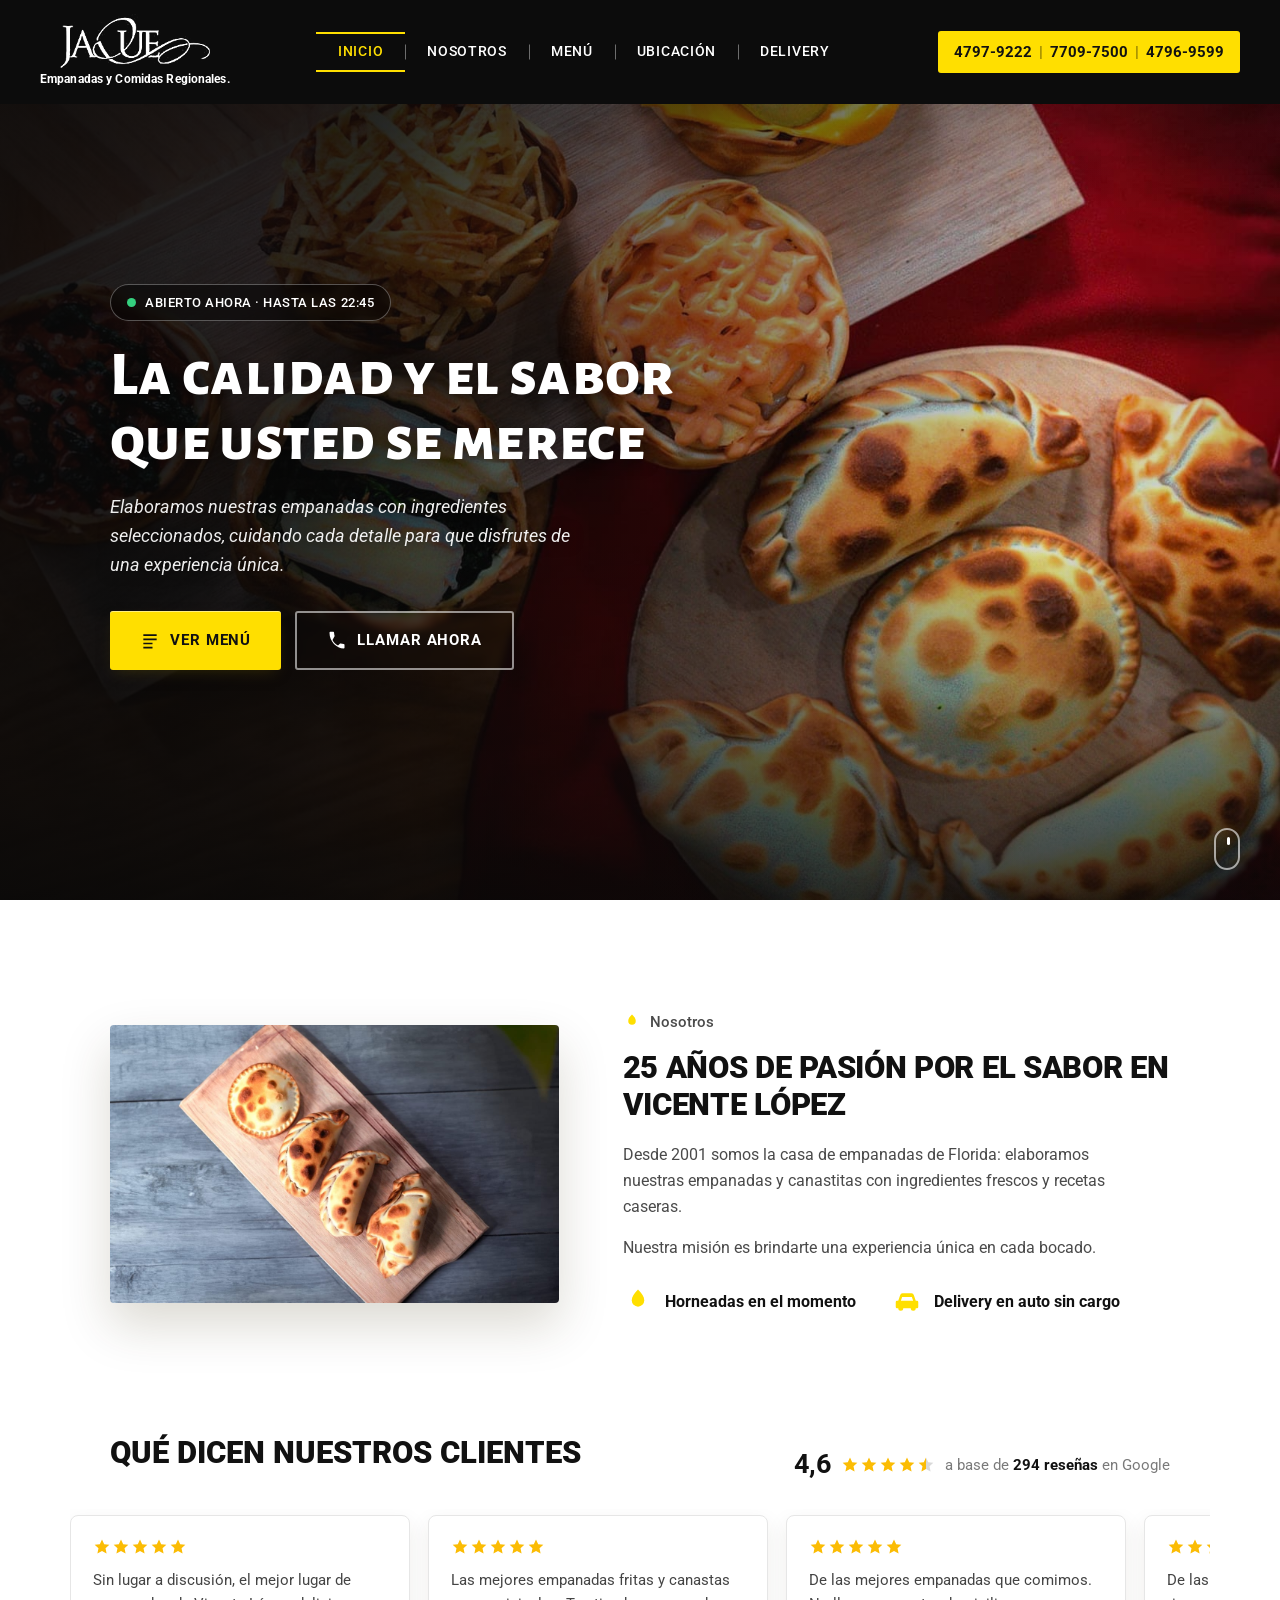
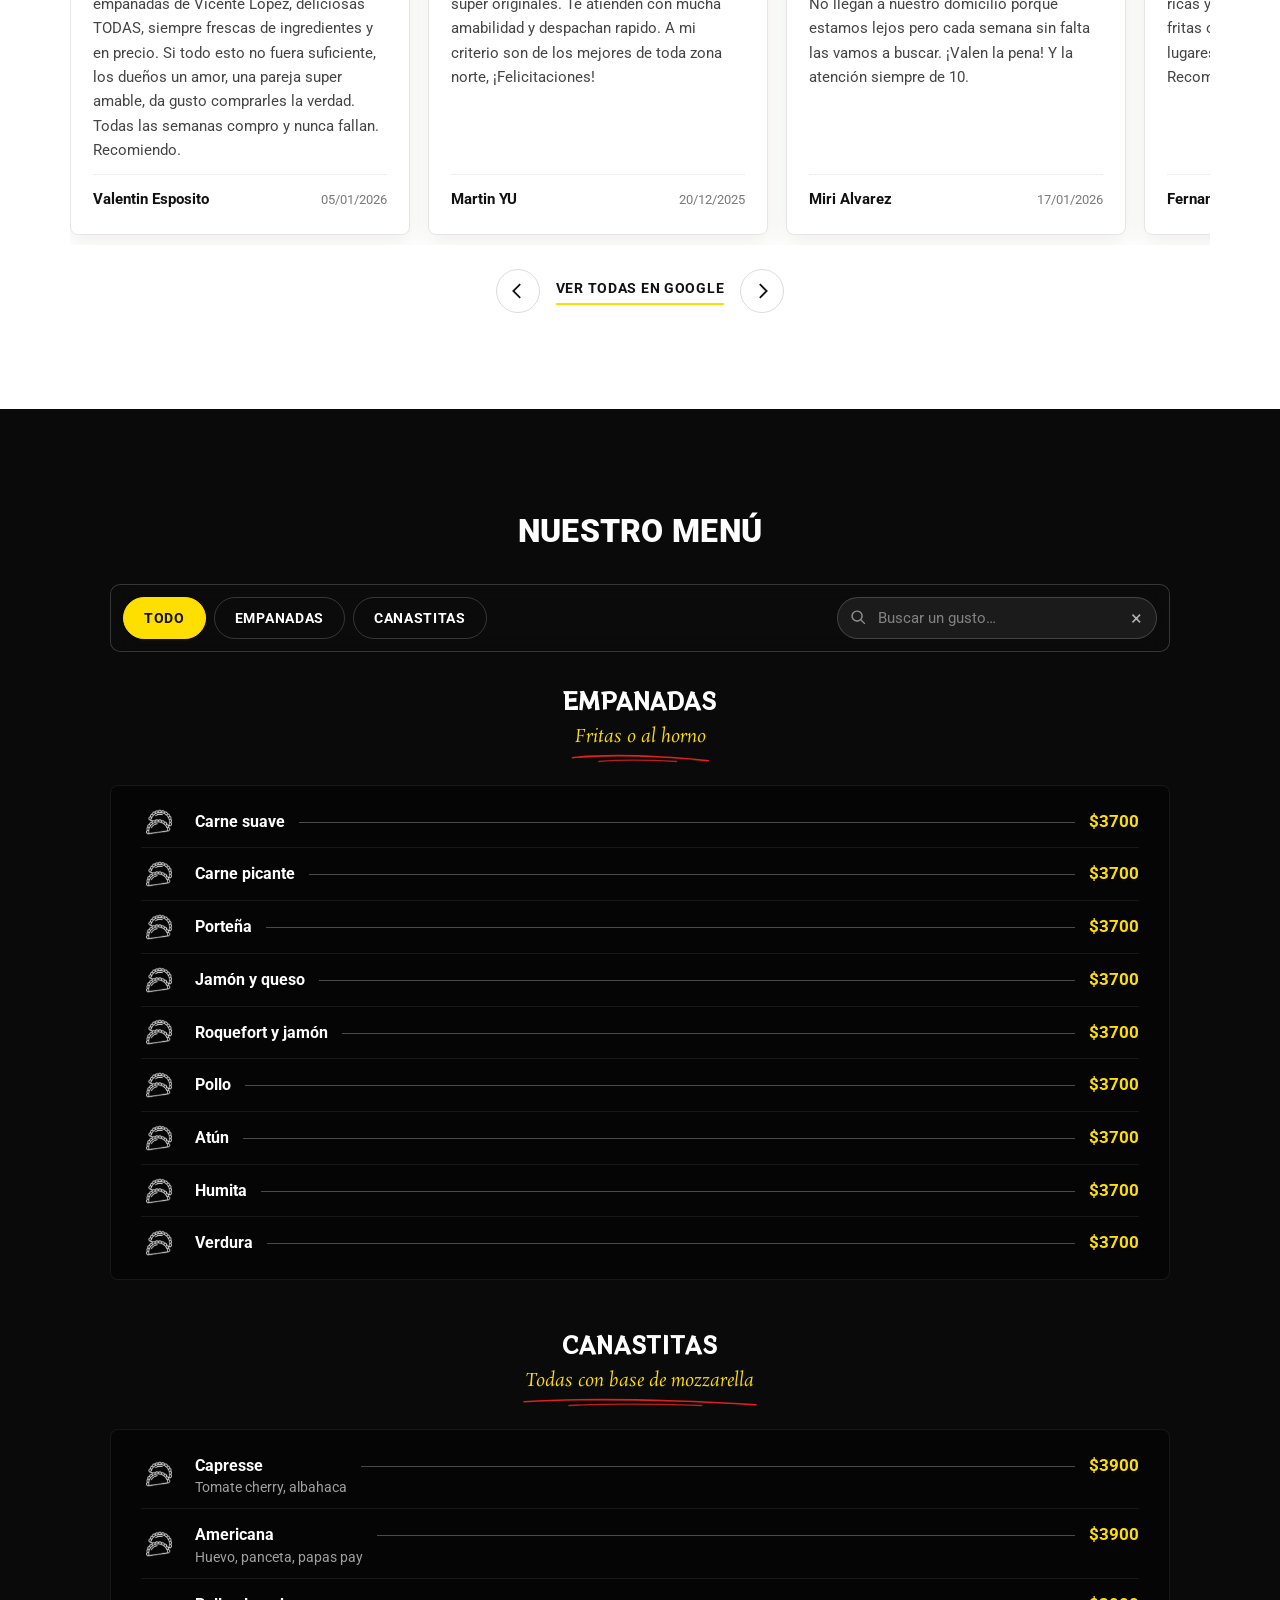
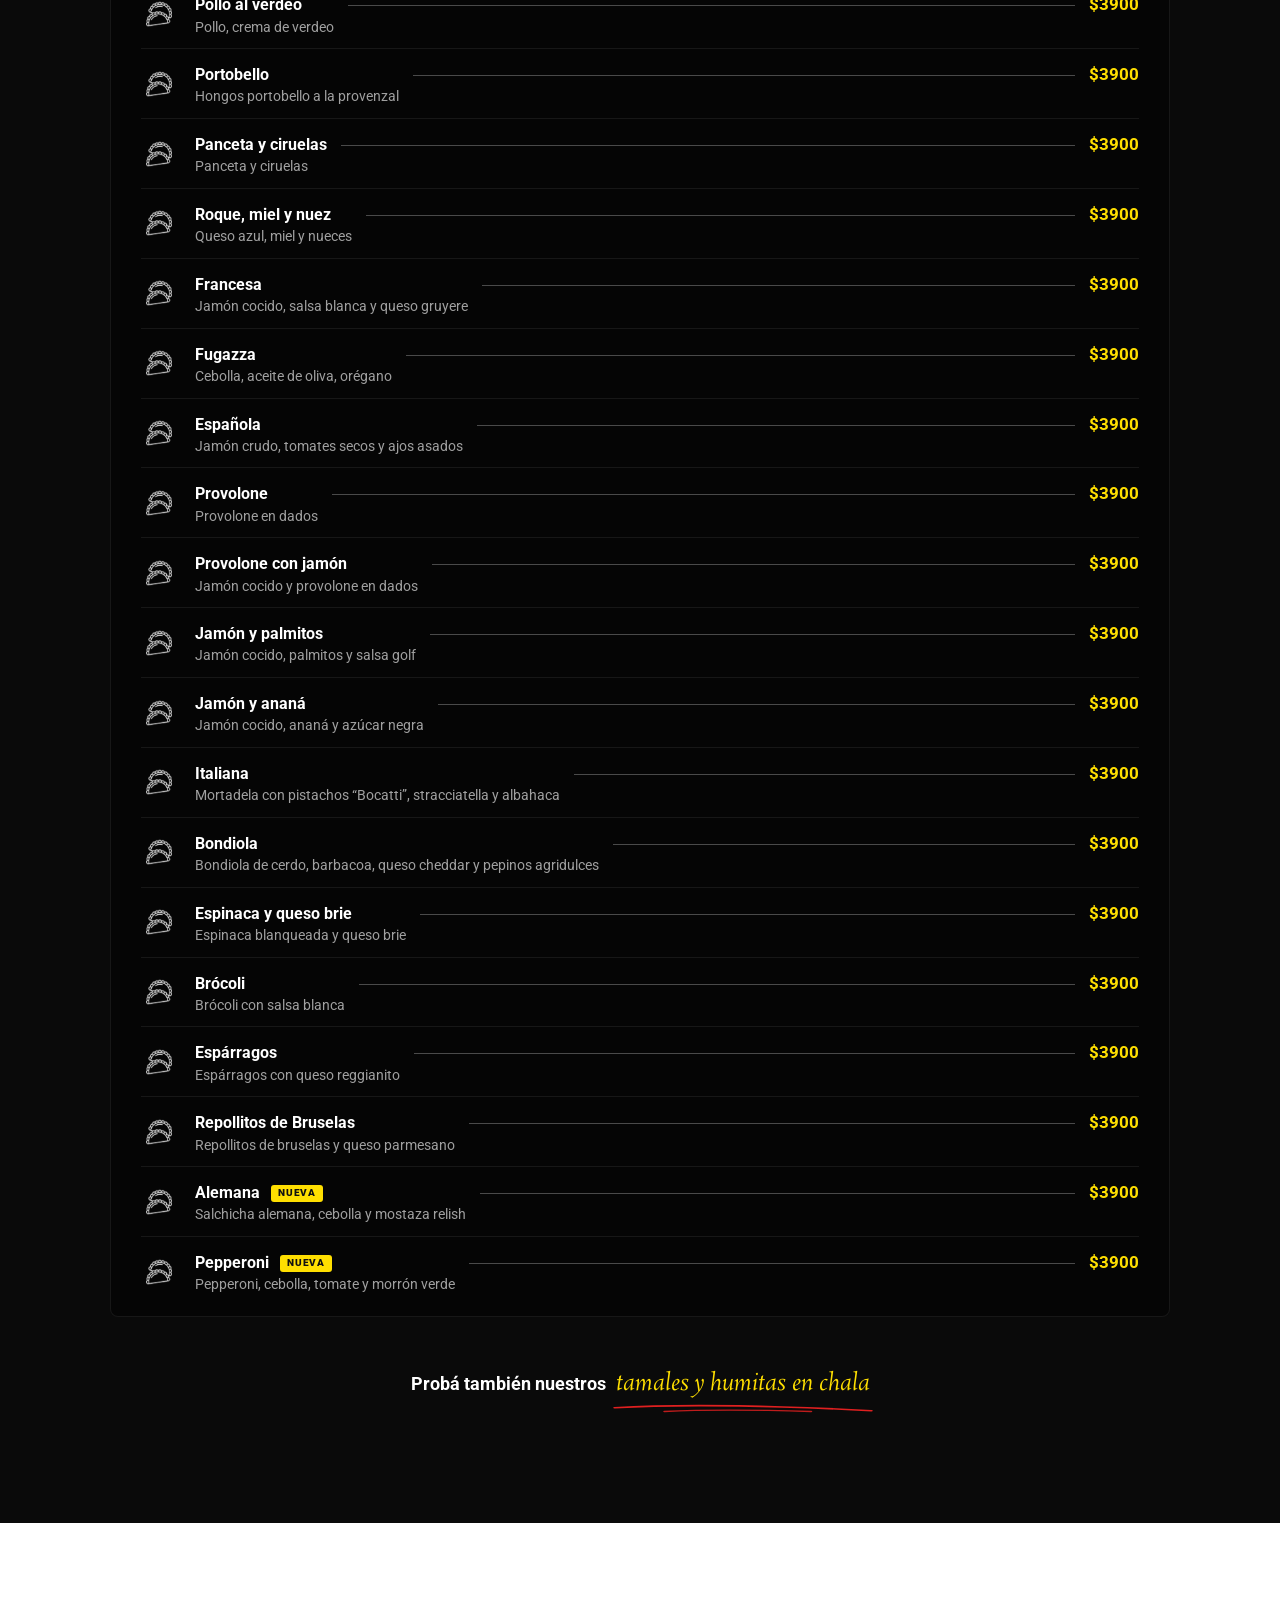
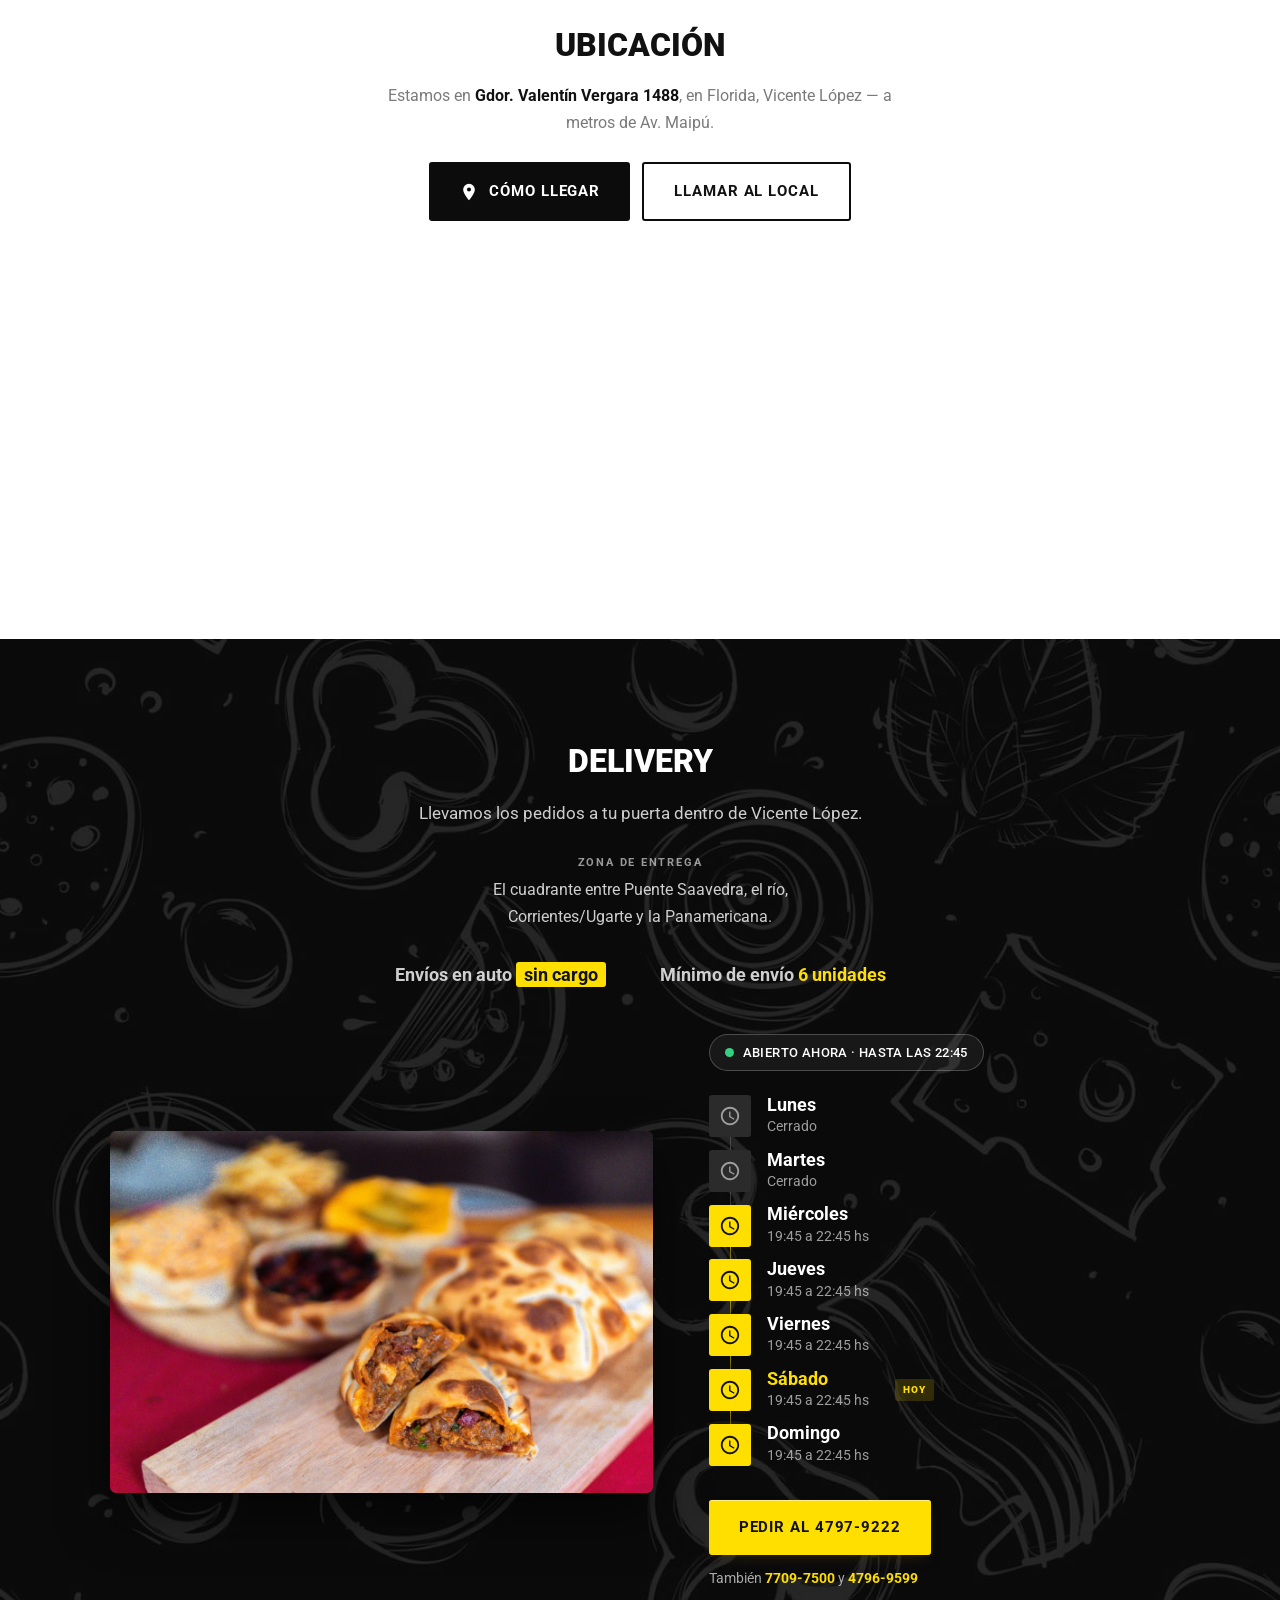
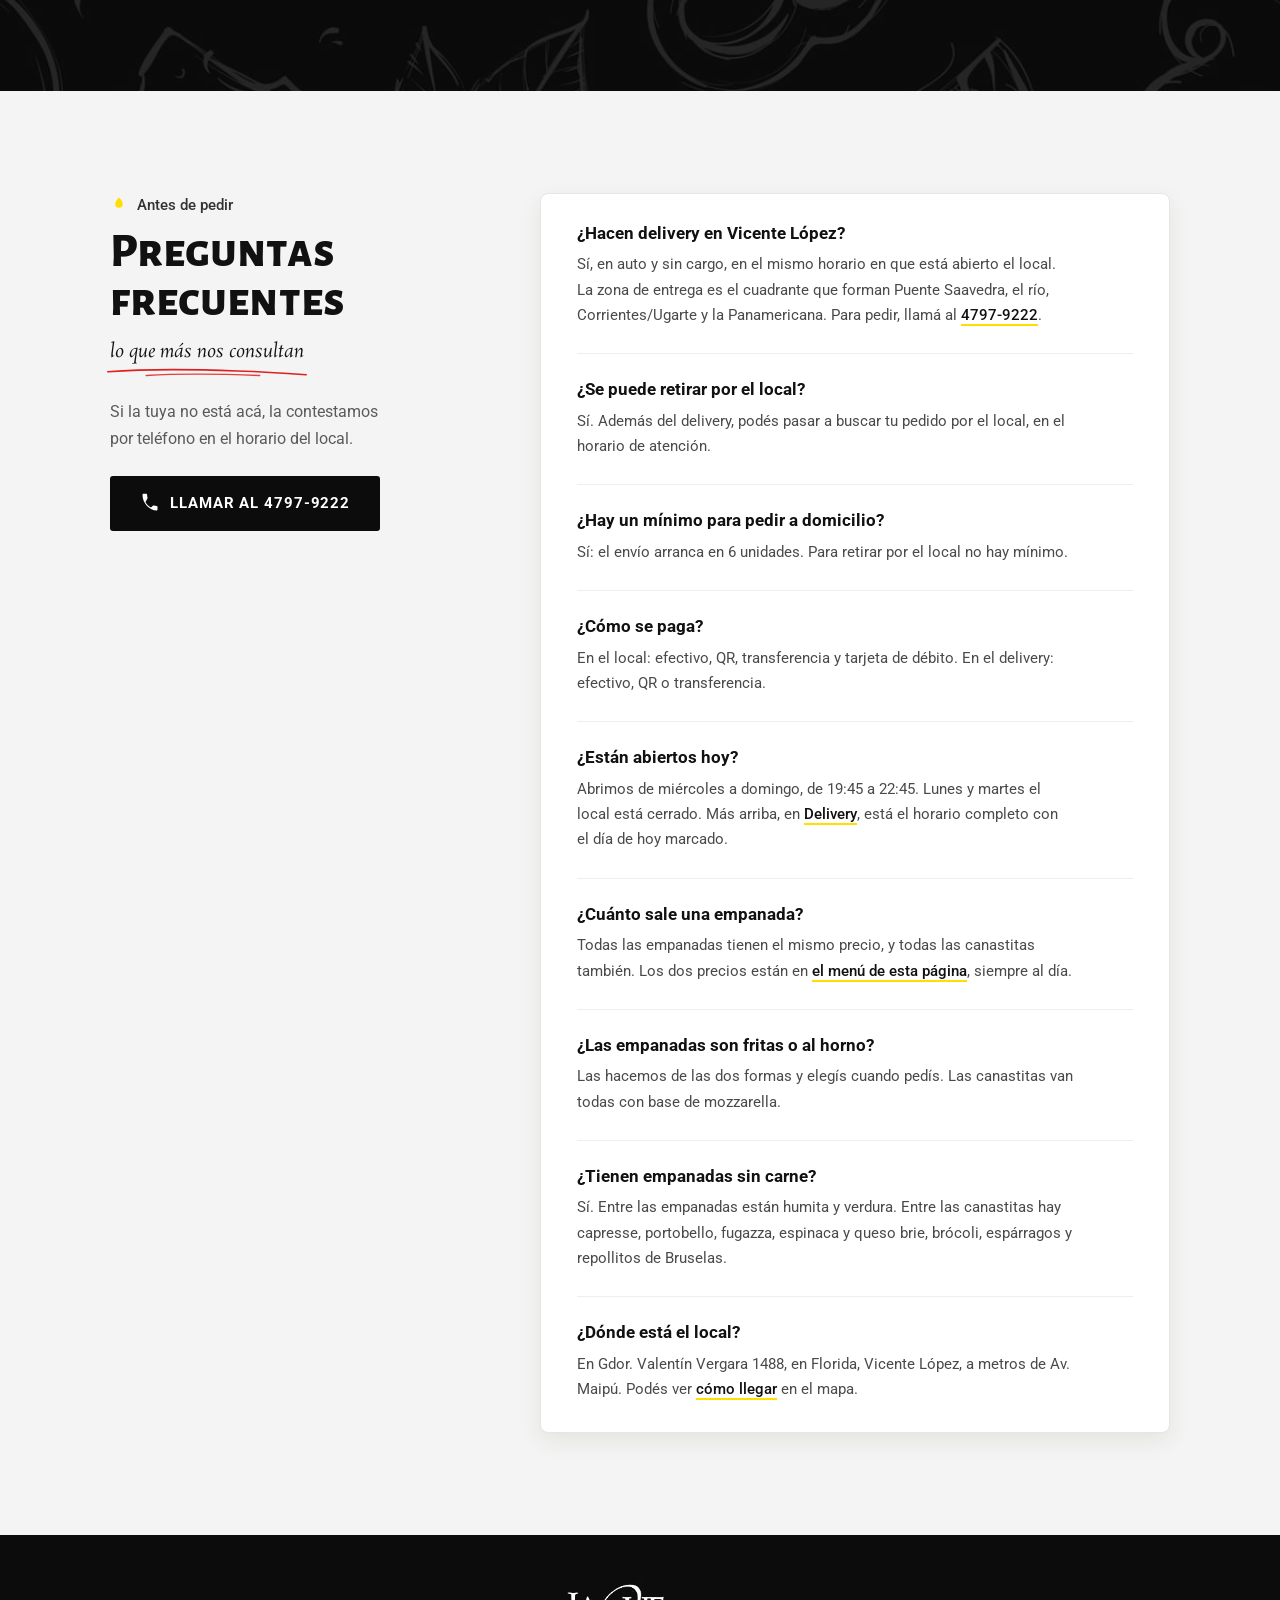
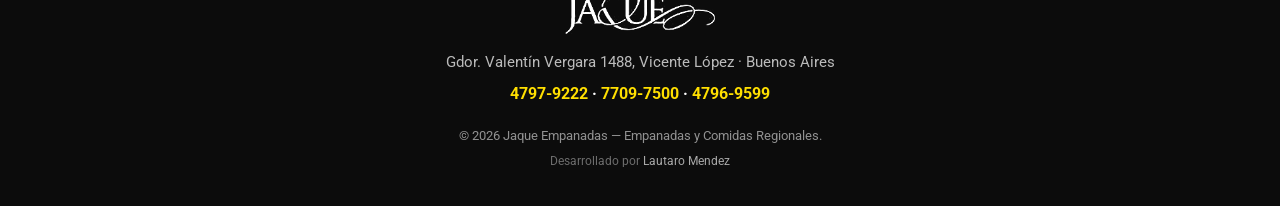
==== commit c550192e: "Delivery: la bajada deja de ser un parrafo de 110 caracteres por renglon Centrado a todo el ancho de" ====
--- a/index.html
+++ b/index.html
@@ -686,9 +686,17 @@
     <div class="wrap">
       <div class="delivery-head">
         <h2 class="reveal">Delivery</h2>
-        <p class="reveal" data-delay="1">Llevamos los pedidos a tu puerta dentro de Vicente López: entregamos en el cuadrante que forman Puente Saavedra, el río, Corrientes/Ugarte y la Panamericana.</p>
-        <p class="delivery-badge reveal" data-delay="2">Envíos en auto <mark>sin cargo</mark></p>
-        <p class="delivery-note reveal" data-delay="3">Mínimo de envío: 6 unidades</p>
+        <p class="delivery-lead reveal" data-delay="1">Llevamos los pedidos a tu puerta dentro de Vicente López.</p>
+
+        <p class="delivery-zone reveal" data-delay="2">
+          <span class="delivery-zone-label">Zona de entrega</span>
+          El cuadrante entre Puente Saavedra, el&nbsp;río, Corrientes/Ugarte y la&nbsp;Panamericana.
+        </p>
+
+        <ul class="delivery-facts reveal" data-delay="3">
+          <li>Envíos en auto <mark>sin cargo</mark></li>
+          <li>Mínimo de envío <b>6 unidades</b></li>
+        </ul>
       </div>
 
       <div class="delivery-grid">
--- a/assets/css/styles.css
+++ b/assets/css/styles.css
@@ -484,12 +484,32 @@
 .delivery::before { content: ""; position: absolute; inset: 0; background: rgba(0, 0, 0, .74); }
 .delivery > .wrap { position: relative; z-index: 2; }
 
-.delivery-head { text-align: center; margin-bottom: 40px; }
-.delivery-head h2 { font-size: clamp(1.6rem, 3.4vw, 2rem); font-weight: 900; text-transform: uppercase; margin-bottom: 10px; }
+.delivery-head { text-align: center; margin-bottom: 44px; }
+.delivery-head h2 { font-size: clamp(1.6rem, 3.4vw, 2rem); font-weight: 900; text-transform: uppercase; margin-bottom: 12px; }
 .delivery-head > p { color: rgba(255, 255, 255, .8); }
-.delivery-badge { font-size: 1.2rem; font-weight: 700; margin-top: 16px; }
-.delivery-badge mark { background: var(--yellow); color: var(--ink); padding: 2px 8px; border-radius: 3px; }
-.delivery-note { margin-top: 8px; font-size: .92rem; color: rgba(255, 255, 255, .7); }
+
+/* Centrado y a todo el ancho del wrap, la bajada daba renglones de 110 caracteres
+   con una palabra huérfana abajo. La medida la fija el texto, no el contenedor. */
+.delivery-lead { max-width: 60ch; margin-inline: auto; font-size: 1.06rem; text-wrap: balance; }
+
+/* La zona es un dato, no prosa: lleva rótulo propio y su propia medida. */
+.delivery-zone { max-width: 52ch; margin: 26px auto 0; text-wrap: balance; }
+.delivery-zone-label {
+  display: block; margin-bottom: 5px;
+  font-size: .7rem; font-weight: 700; letter-spacing: .16em; text-transform: uppercase;
+  color: rgba(255, 255, 255, .58);
+}
+
+/* Los dos datos del envío, en par: sin cargo es el gancho y se queda con el
+   acento amarillo pleno; el mínimo es la condición y va un escalón abajo. */
+.delivery-facts {
+  display: flex; flex-wrap: wrap; justify-content: center;
+  gap: 14px clamp(24px, 5vw, 54px);
+  margin-top: 30px; font-size: 1.12rem; font-weight: 700;
+}
+.delivery-facts li { color: rgba(255, 255, 255, .8); }
+.delivery-facts mark { background: var(--yellow); color: var(--ink); padding: 2px 8px; border-radius: 3px; }
+.delivery-facts b { color: var(--yellow); }
 
 .delivery-grid { display: grid; grid-template-columns: minmax(0, 1fr) minmax(0, .85fr); gap: clamp(28px, 5vw, 56px); align-items: center; }
 .delivery-figure img { width: 100%; border-radius: 6px; box-shadow: 0 24px 50px rgba(0, 0, 0, .55); }
@@ -551,7 +571,7 @@
 .faq-rail h2 {
   font-family: var(--font-display); font-weight: 800;
   font-size: clamp(2rem, 4.2vw, 3rem); line-height: 1.02;
-  letter-spacing: .005em; max-width: 9ch;
+  letter-spacing: .005em; max-width: 9ch; text-wrap: balance;
 }
 /* El script-note nació para fondo oscuro y ahí va en amarillo; sobre claro no se
    leería. Se conserva el subrayado dibujado, que es lo que lo hace de la casa. */
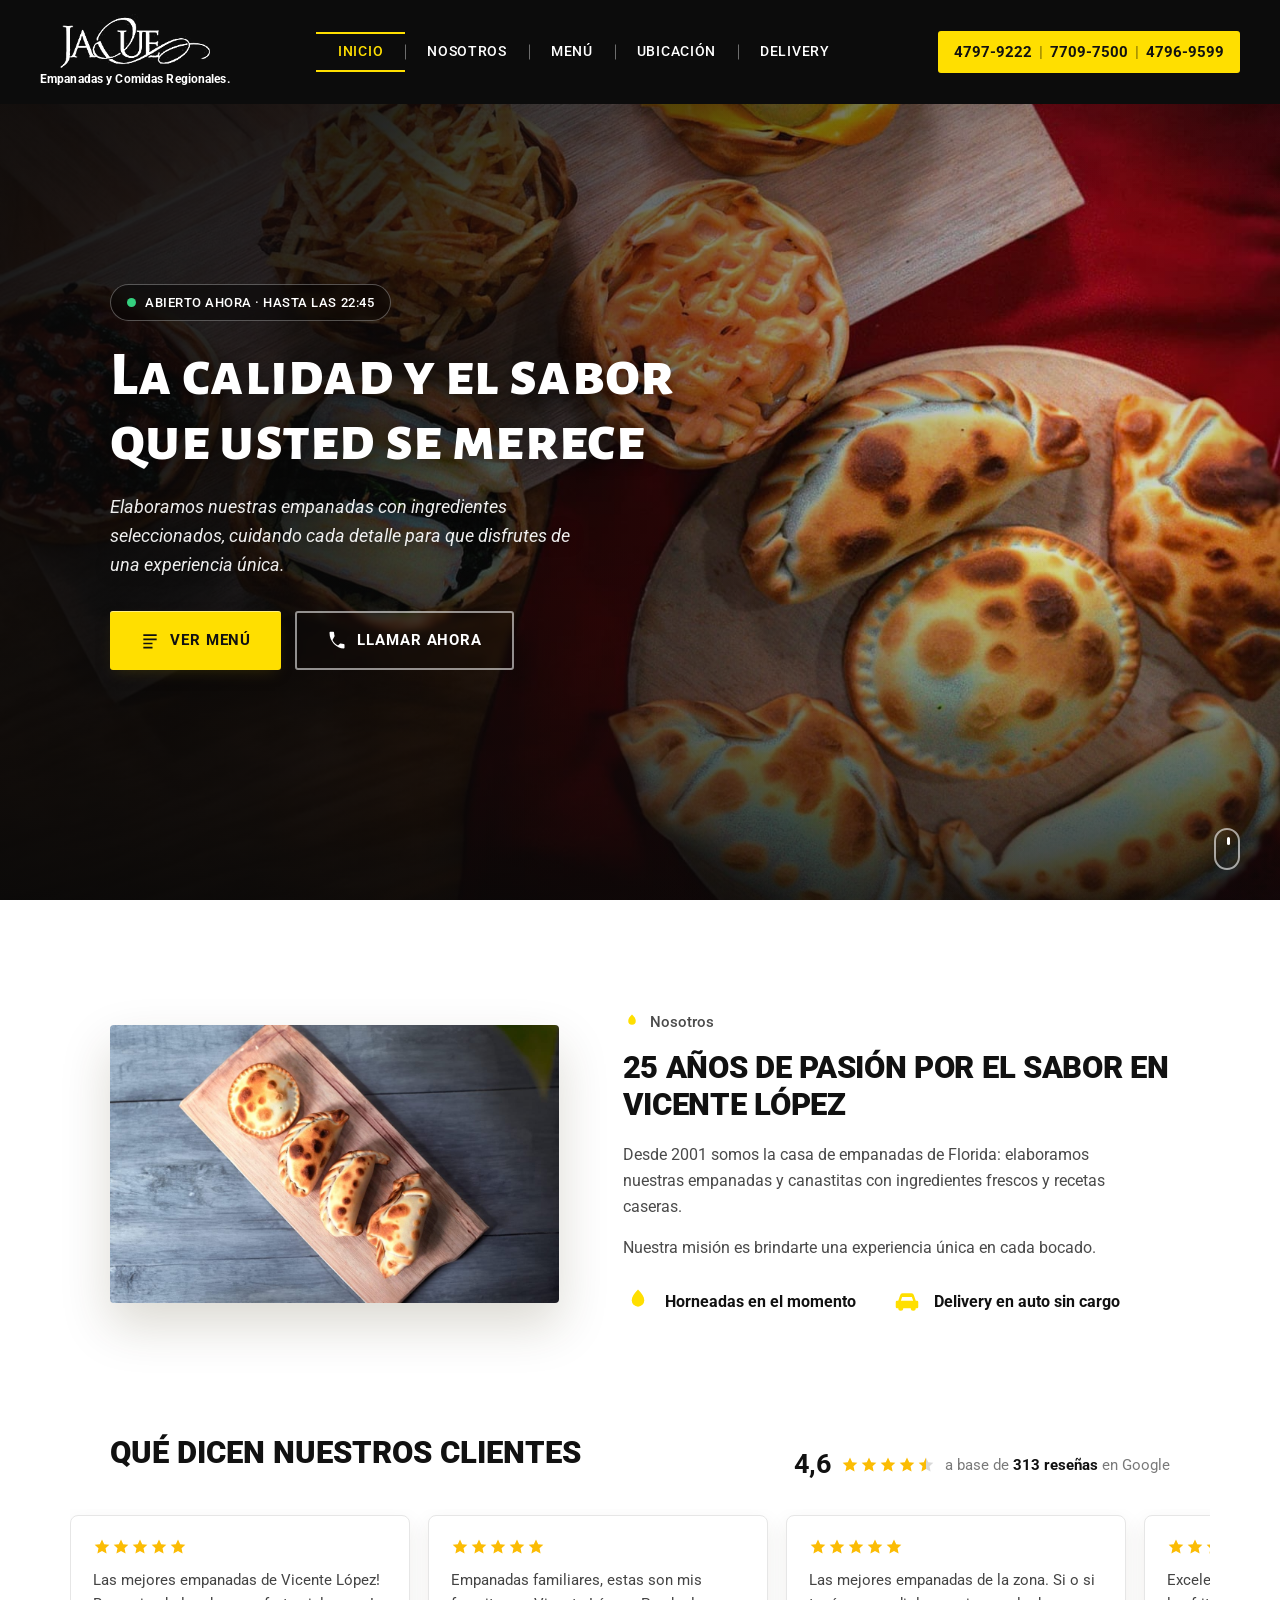
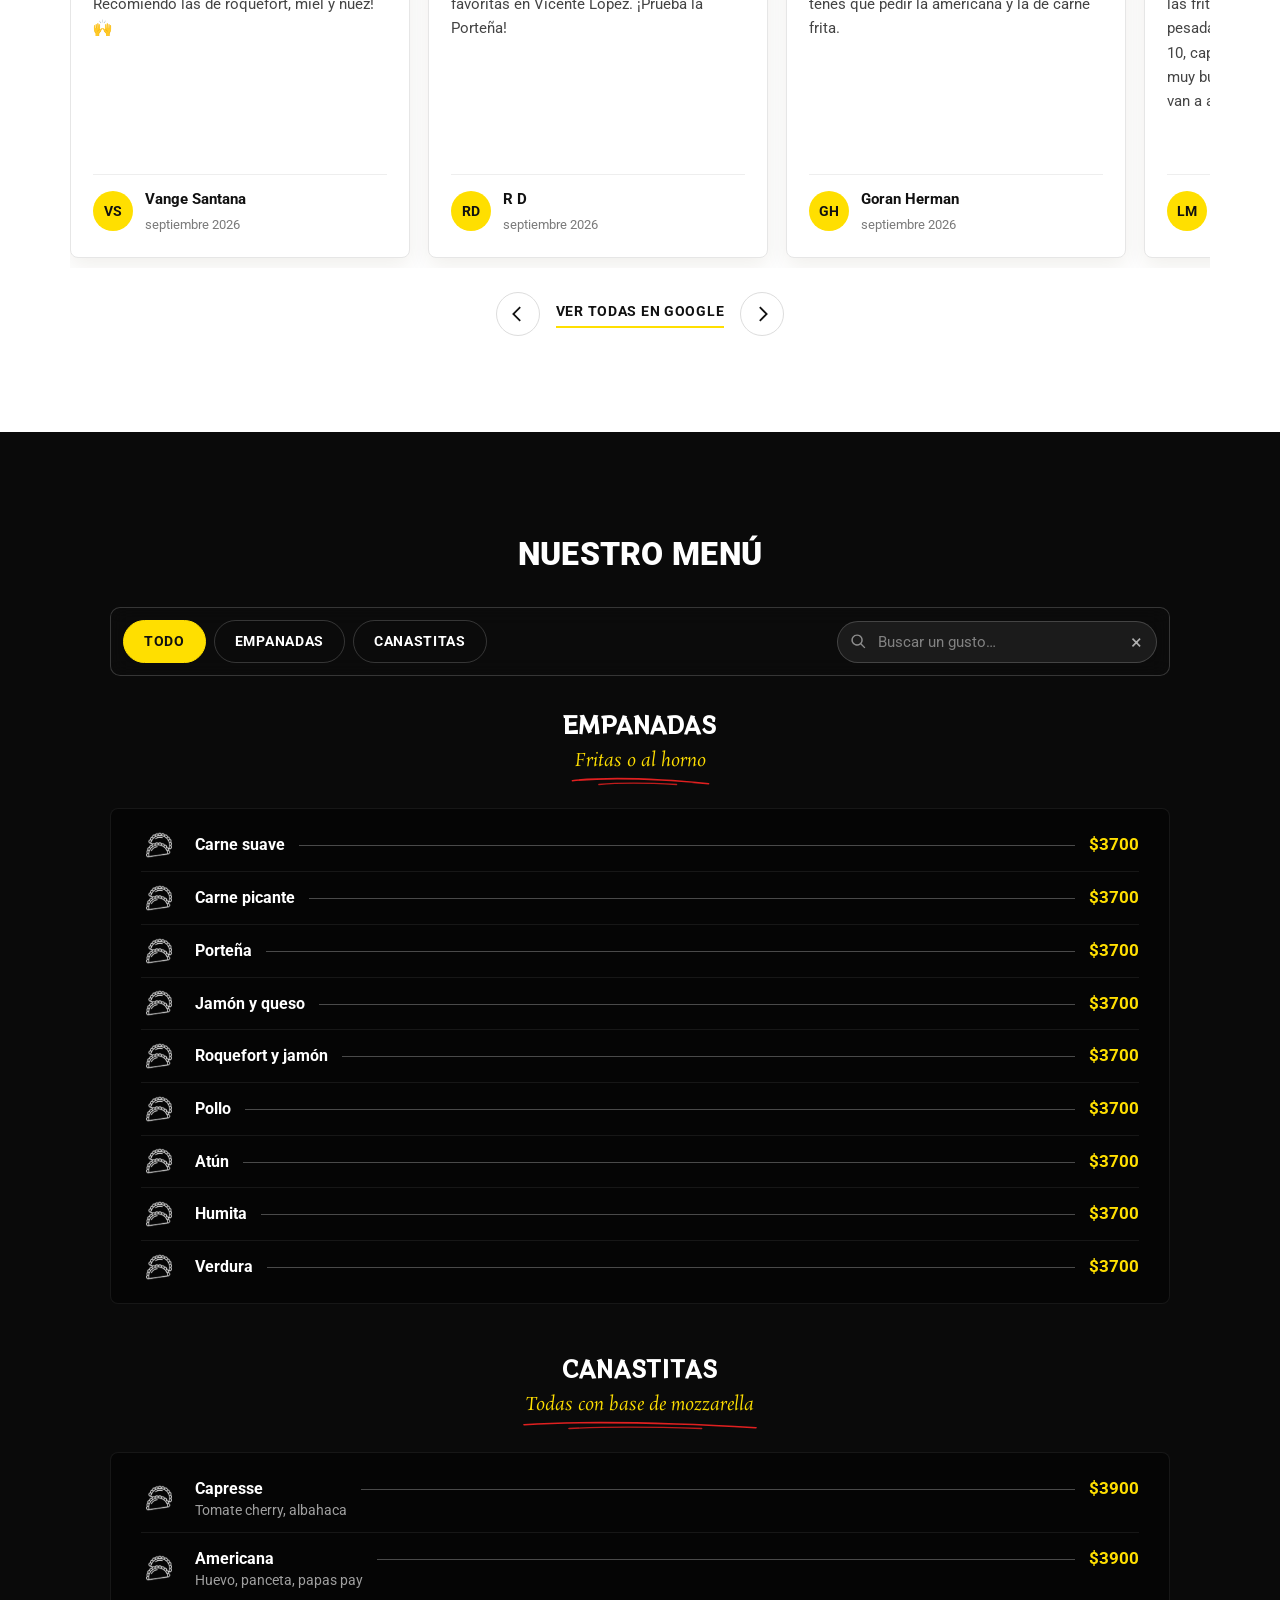
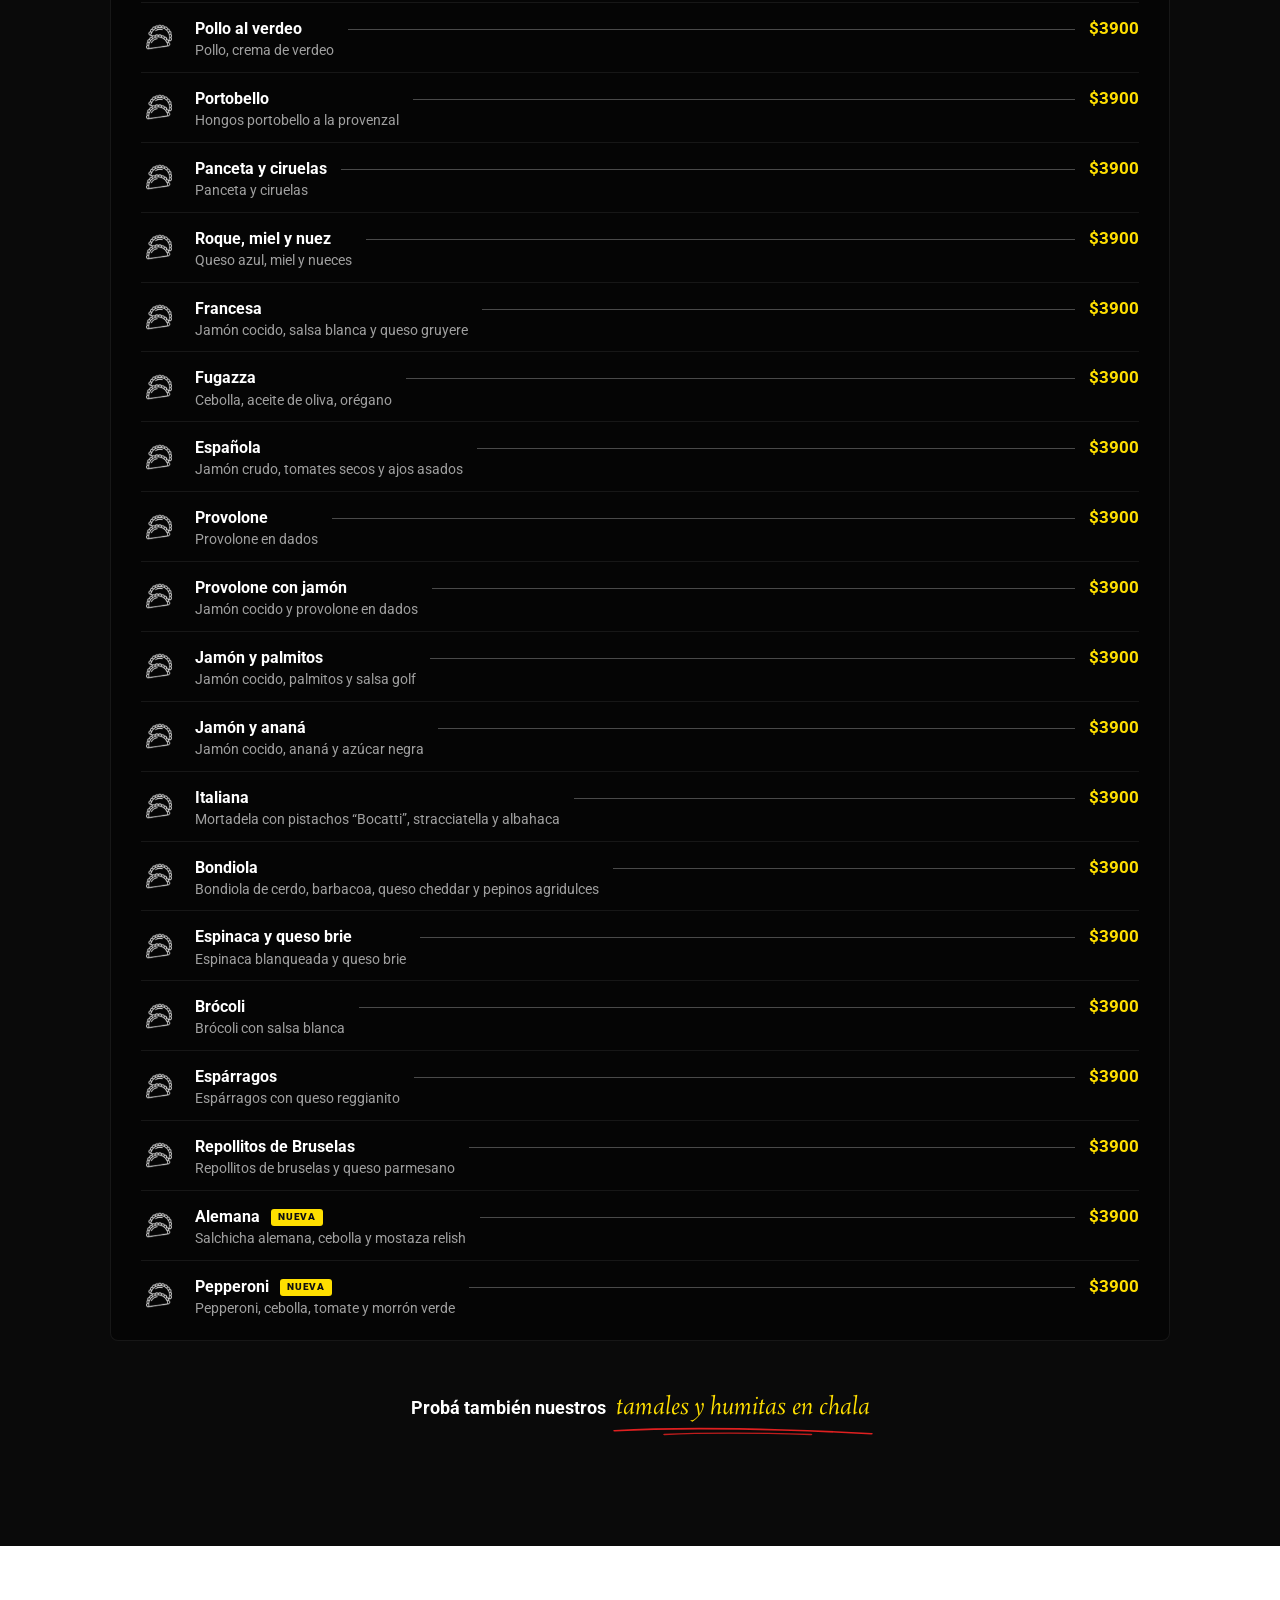
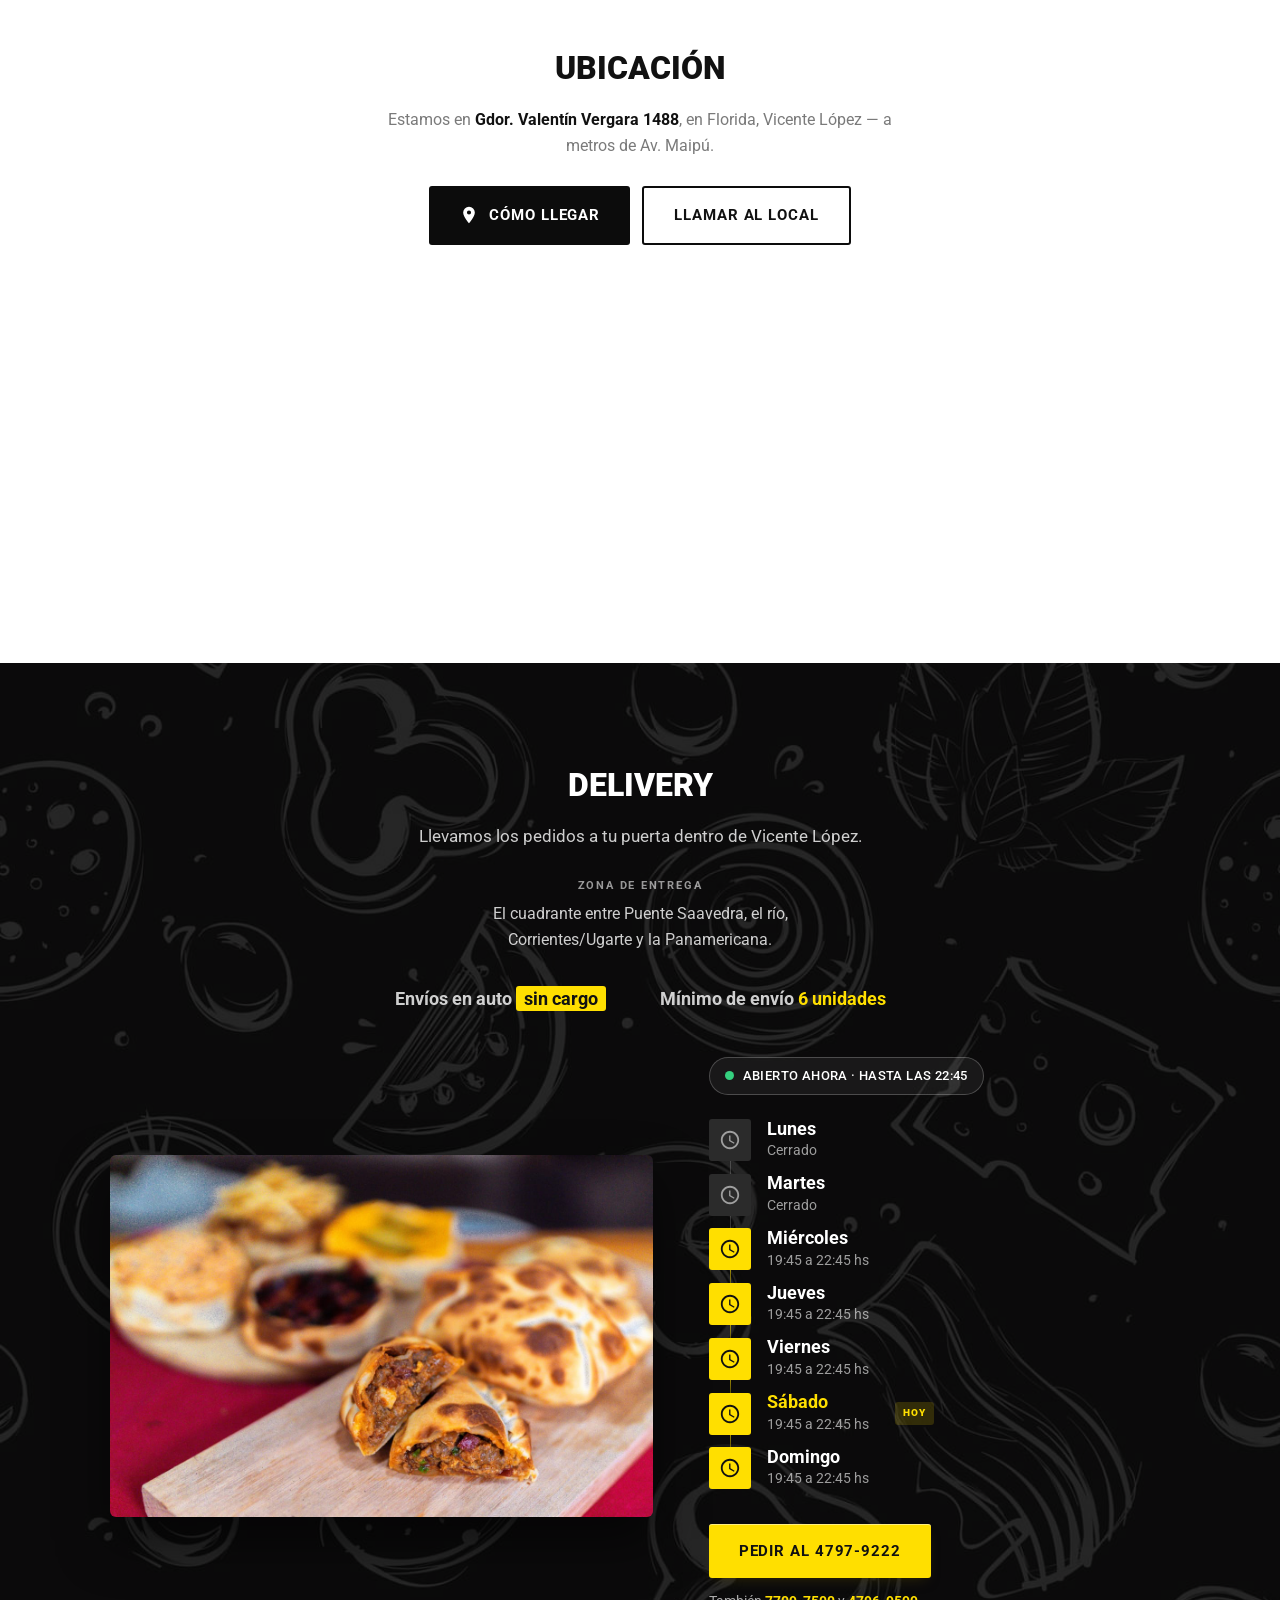
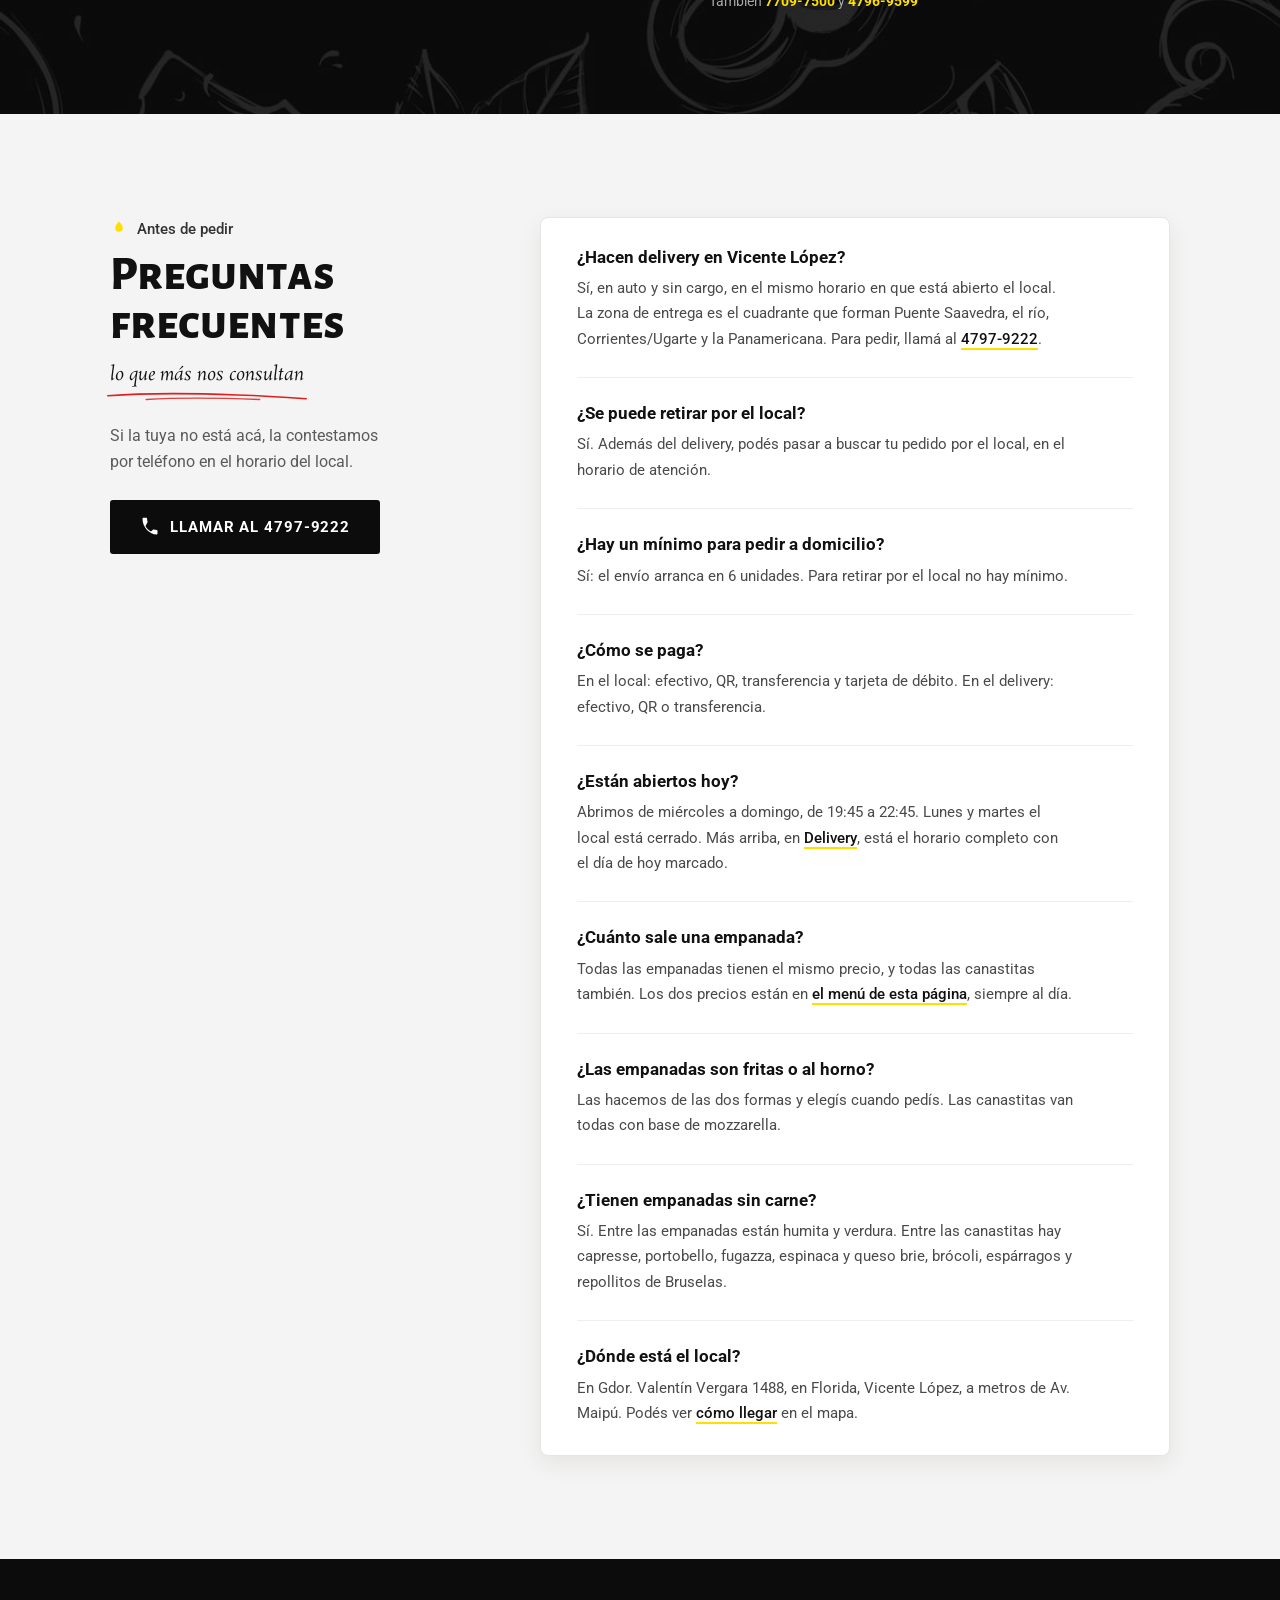
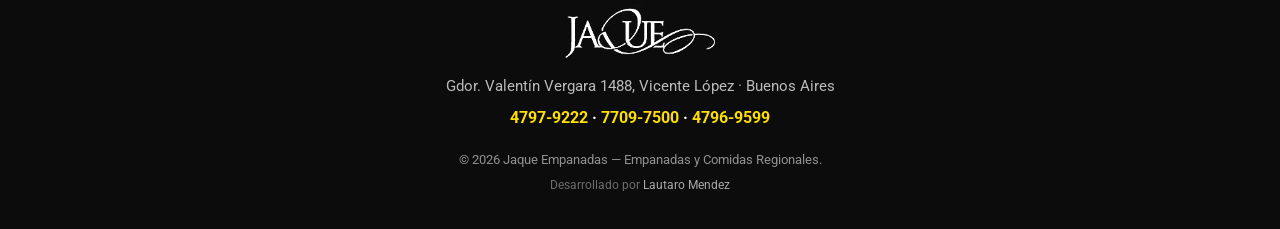
==== commit f85517ad: "Resenas actualizadas desde Google y cargadas desde data/resenas.json 11 resenas (7 nuevas, hasta sep" ====
--- a/index.html
+++ b/index.html
@@ -26,7 +26,7 @@
 <link rel="preconnect" href="https://fonts.gstatic.com" crossorigin>
 <link rel="preload" as="image" href="assets/img/hero.jpg" fetchpriority="high">
 <link href="https://fonts.googleapis.com/css2?family=Alegreya+Sans+SC:ital,wght@0,700;0,800;1,700&family=Roboto:ital,wght@0,400;0,500;0,700;0,900;1,400&family=RocknRoll+One&family=Rosarivo:ital@1&display=swap" rel="stylesheet">
-<link rel="stylesheet" href="assets/css/styles.css?v=2">
+<link rel="stylesheet" href="assets/css/styles.css?v=3">
 
 <script>
   /* Marca que el JS corre. Los reveals sólo se ocultan si esta clase existe,
@@ -71,7 +71,7 @@
     "https://www.instagram.com/jaque_empanadas/",
     "https://www.google.com/maps/place/JAQUE+Casa+de+empanadas/data=!4m2!3m1!1s0x0:0xae1e20314a3e577d"
   ],
-  "aggregateRating": { "@type": "AggregateRating", "ratingValue": "4.6", "reviewCount": "294" },
+  "aggregateRating": { "@type": "AggregateRating", "ratingValue": "4.6", "reviewCount": "313" },
   "openingHoursSpecification": [{
     "@type": "OpeningHoursSpecification",
     "dayOfWeek": ["Wednesday", "Thursday", "Friday", "Saturday", "Sunday"],
@@ -505,6 +505,7 @@
       <div class="reviews-head">
         <h2 id="reviews-title" class="reveal">Qué dicen nuestros clientes</h2>
         <div class="reviews-score reveal" data-delay="1">
+          <!-- RESENAS-PUNTAJE:START -->
           <strong>4,6</strong>
           <span class="stars" role="img" aria-label="4,6 de 5 estrellas">
             <svg viewBox="0 0 24 24" aria-hidden="true"><path d="M12 2l2.9 6.3 6.9.8-5.1 4.7 1.4 6.8L12 17.2 5.9 20.6l1.4-6.8L2.2 9.1l6.9-.8z"/></svg>
@@ -513,57 +514,69 @@
             <svg viewBox="0 0 24 24" aria-hidden="true"><path d="M12 2l2.9 6.3 6.9.8-5.1 4.7 1.4 6.8L12 17.2 5.9 20.6l1.4-6.8L2.2 9.1l6.9-.8z"/></svg>
             <svg viewBox="0 0 24 24" class="half" aria-hidden="true"><defs><linearGradient id="halfstar"><stop offset="50%" stop-color="currentColor"/><stop offset="50%" stop-color="#d9d9d9"/></linearGradient></defs><path fill="url(#halfstar)" d="M12 2l2.9 6.3 6.9.8-5.1 4.7 1.4 6.8L12 17.2 5.9 20.6l1.4-6.8L2.2 9.1l6.9-.8z"/></svg>
           </span>
-          <span class="reviews-count">a base de <strong>294 reseñas</strong> en Google</span>
+          <span class="reviews-count">a base de <strong>313 reseñas</strong> en Google</span>
+          <!-- RESENAS-PUNTAJE:END -->
         </div>
       </div>
 
       <div class="reviews-viewport">
-        <ul class="reviews-track" id="reviews-track">
+        <ul class="reviews-track" id="reviews-track"><!-- RESENAS:START -->
+          <li class="review-card">
+            <span class="stars" role="img" aria-label="5 de 5 estrellas"><svg viewBox="0 0 24 24" aria-hidden="true"><path d="M12 2l2.9 6.3 6.9.8-5.1 4.7 1.4 6.8L12 17.2 5.9 20.6l1.4-6.8L2.2 9.1l6.9-.8z"/></svg><svg viewBox="0 0 24 24" aria-hidden="true"><path d="M12 2l2.9 6.3 6.9.8-5.1 4.7 1.4 6.8L12 17.2 5.9 20.6l1.4-6.8L2.2 9.1l6.9-.8z"/></svg><svg viewBox="0 0 24 24" aria-hidden="true"><path d="M12 2l2.9 6.3 6.9.8-5.1 4.7 1.4 6.8L12 17.2 5.9 20.6l1.4-6.8L2.2 9.1l6.9-.8z"/></svg><svg viewBox="0 0 24 24" aria-hidden="true"><path d="M12 2l2.9 6.3 6.9.8-5.1 4.7 1.4 6.8L12 17.2 5.9 20.6l1.4-6.8L2.2 9.1l6.9-.8z"/></svg><svg viewBox="0 0 24 24" aria-hidden="true"><path d="M12 2l2.9 6.3 6.9.8-5.1 4.7 1.4 6.8L12 17.2 5.9 20.6l1.4-6.8L2.2 9.1l6.9-.8z"/></svg></span>
+            <p>Las mejores empanadas de Vicente López! Recomiendo las de roquefort, miel y nuez! 🙌</p>
+            <footer><span class="review-avatar" aria-hidden="true">VS</span><span class="review-meta"><span class="review-author">Vange Santana</span><time datetime="2026-09">septiembre 2026</time></span></footer>
+          </li>
+          <li class="review-card">
+            <span class="stars" role="img" aria-label="5 de 5 estrellas"><svg viewBox="0 0 24 24" aria-hidden="true"><path d="M12 2l2.9 6.3 6.9.8-5.1 4.7 1.4 6.8L12 17.2 5.9 20.6l1.4-6.8L2.2 9.1l6.9-.8z"/></svg><svg viewBox="0 0 24 24" aria-hidden="true"><path d="M12 2l2.9 6.3 6.9.8-5.1 4.7 1.4 6.8L12 17.2 5.9 20.6l1.4-6.8L2.2 9.1l6.9-.8z"/></svg><svg viewBox="0 0 24 24" aria-hidden="true"><path d="M12 2l2.9 6.3 6.9.8-5.1 4.7 1.4 6.8L12 17.2 5.9 20.6l1.4-6.8L2.2 9.1l6.9-.8z"/></svg><svg viewBox="0 0 24 24" aria-hidden="true"><path d="M12 2l2.9 6.3 6.9.8-5.1 4.7 1.4 6.8L12 17.2 5.9 20.6l1.4-6.8L2.2 9.1l6.9-.8z"/></svg><svg viewBox="0 0 24 24" aria-hidden="true"><path d="M12 2l2.9 6.3 6.9.8-5.1 4.7 1.4 6.8L12 17.2 5.9 20.6l1.4-6.8L2.2 9.1l6.9-.8z"/></svg></span>
+            <p>Empanadas familiares, estas son mis favoritas en Vicente López. ¡Prueba la Porteña!</p>
+            <footer><span class="review-avatar" aria-hidden="true">RD</span><span class="review-meta"><span class="review-author">R D</span><time datetime="2026-09">septiembre 2026</time></span></footer>
+          </li>
+          <li class="review-card">
+            <span class="stars" role="img" aria-label="5 de 5 estrellas"><svg viewBox="0 0 24 24" aria-hidden="true"><path d="M12 2l2.9 6.3 6.9.8-5.1 4.7 1.4 6.8L12 17.2 5.9 20.6l1.4-6.8L2.2 9.1l6.9-.8z"/></svg><svg viewBox="0 0 24 24" aria-hidden="true"><path d="M12 2l2.9 6.3 6.9.8-5.1 4.7 1.4 6.8L12 17.2 5.9 20.6l1.4-6.8L2.2 9.1l6.9-.8z"/></svg><svg viewBox="0 0 24 24" aria-hidden="true"><path d="M12 2l2.9 6.3 6.9.8-5.1 4.7 1.4 6.8L12 17.2 5.9 20.6l1.4-6.8L2.2 9.1l6.9-.8z"/></svg><svg viewBox="0 0 24 24" aria-hidden="true"><path d="M12 2l2.9 6.3 6.9.8-5.1 4.7 1.4 6.8L12 17.2 5.9 20.6l1.4-6.8L2.2 9.1l6.9-.8z"/></svg><svg viewBox="0 0 24 24" aria-hidden="true"><path d="M12 2l2.9 6.3 6.9.8-5.1 4.7 1.4 6.8L12 17.2 5.9 20.6l1.4-6.8L2.2 9.1l6.9-.8z"/></svg></span>
+            <p>Las mejores empanadas de la zona. Si o si tenés que pedir la americana y la de carne frita.</p>
+            <footer><span class="review-avatar" aria-hidden="true">GH</span><span class="review-meta"><span class="review-author">Goran Herman</span><time datetime="2026-09">septiembre 2026</time></span></footer>
+          </li>
+          <li class="review-card">
+            <span class="stars" role="img" aria-label="5 de 5 estrellas"><svg viewBox="0 0 24 24" aria-hidden="true"><path d="M12 2l2.9 6.3 6.9.8-5.1 4.7 1.4 6.8L12 17.2 5.9 20.6l1.4-6.8L2.2 9.1l6.9-.8z"/></svg><svg viewBox="0 0 24 24" aria-hidden="true"><path d="M12 2l2.9 6.3 6.9.8-5.1 4.7 1.4 6.8L12 17.2 5.9 20.6l1.4-6.8L2.2 9.1l6.9-.8z"/></svg><svg viewBox="0 0 24 24" aria-hidden="true"><path d="M12 2l2.9 6.3 6.9.8-5.1 4.7 1.4 6.8L12 17.2 5.9 20.6l1.4-6.8L2.2 9.1l6.9-.8z"/></svg><svg viewBox="0 0 24 24" aria-hidden="true"><path d="M12 2l2.9 6.3 6.9.8-5.1 4.7 1.4 6.8L12 17.2 5.9 20.6l1.4-6.8L2.2 9.1l6.9-.8z"/></svg><svg viewBox="0 0 24 24" aria-hidden="true"><path d="M12 2l2.9 6.3 6.9.8-5.1 4.7 1.4 6.8L12 17.2 5.9 20.6l1.4-6.8L2.2 9.1l6.9-.8z"/></svg></span>
+            <p>Excelentes empanadas me sorprendieron, las fritas sequitas no caen mal no son pesadas, las de carne increíble, humita un 10, caprese gourmet, en fin precio calidad muy bueno las recomiendo 100%. No se van a arrepentir.</p>
+            <footer><span class="review-avatar" aria-hidden="true">LM</span><span class="review-meta"><span class="review-author">Luciano Marin</span><time datetime="2026-08">agosto 2026</time></span></footer>
+          </li>
+          <li class="review-card">
+            <span class="stars" role="img" aria-label="5 de 5 estrellas"><svg viewBox="0 0 24 24" aria-hidden="true"><path d="M12 2l2.9 6.3 6.9.8-5.1 4.7 1.4 6.8L12 17.2 5.9 20.6l1.4-6.8L2.2 9.1l6.9-.8z"/></svg><svg viewBox="0 0 24 24" aria-hidden="true"><path d="M12 2l2.9 6.3 6.9.8-5.1 4.7 1.4 6.8L12 17.2 5.9 20.6l1.4-6.8L2.2 9.1l6.9-.8z"/></svg><svg viewBox="0 0 24 24" aria-hidden="true"><path d="M12 2l2.9 6.3 6.9.8-5.1 4.7 1.4 6.8L12 17.2 5.9 20.6l1.4-6.8L2.2 9.1l6.9-.8z"/></svg><svg viewBox="0 0 24 24" aria-hidden="true"><path d="M12 2l2.9 6.3 6.9.8-5.1 4.7 1.4 6.8L12 17.2 5.9 20.6l1.4-6.8L2.2 9.1l6.9-.8z"/></svg><svg viewBox="0 0 24 24" aria-hidden="true"><path d="M12 2l2.9 6.3 6.9.8-5.1 4.7 1.4 6.8L12 17.2 5.9 20.6l1.4-6.8L2.2 9.1l6.9-.8z"/></svg></span>
+            <p>Excelente calidad ! Muy buenas empanadas y canastitas</p>
+            <footer><span class="review-avatar" aria-hidden="true">HM</span><span class="review-meta"><span class="review-author">Hernan Mosquera</span><time datetime="2026-07">julio 2026</time></span></footer>
+          </li>
+          <li class="review-card">
+            <span class="stars" role="img" aria-label="5 de 5 estrellas"><svg viewBox="0 0 24 24" aria-hidden="true"><path d="M12 2l2.9 6.3 6.9.8-5.1 4.7 1.4 6.8L12 17.2 5.9 20.6l1.4-6.8L2.2 9.1l6.9-.8z"/></svg><svg viewBox="0 0 24 24" aria-hidden="true"><path d="M12 2l2.9 6.3 6.9.8-5.1 4.7 1.4 6.8L12 17.2 5.9 20.6l1.4-6.8L2.2 9.1l6.9-.8z"/></svg><svg viewBox="0 0 24 24" aria-hidden="true"><path d="M12 2l2.9 6.3 6.9.8-5.1 4.7 1.4 6.8L12 17.2 5.9 20.6l1.4-6.8L2.2 9.1l6.9-.8z"/></svg><svg viewBox="0 0 24 24" aria-hidden="true"><path d="M12 2l2.9 6.3 6.9.8-5.1 4.7 1.4 6.8L12 17.2 5.9 20.6l1.4-6.8L2.2 9.1l6.9-.8z"/></svg><svg viewBox="0 0 24 24" aria-hidden="true"><path d="M12 2l2.9 6.3 6.9.8-5.1 4.7 1.4 6.8L12 17.2 5.9 20.6l1.4-6.8L2.2 9.1l6.9-.8z"/></svg></span>
+            <p>Las empanadas son espectaculares. La masa es muy buena. Probamos la de bondiola… increíble. La de carne es muy gustosa y la de pollo, súper rica</p>
+            <footer><span class="review-avatar" aria-hidden="true">JA</span><span class="review-meta"><span class="review-author">Jandrea</span><time datetime="2026-05">mayo 2026</time></span></footer>
+          </li>
+          <li class="review-card">
+            <span class="stars" role="img" aria-label="5 de 5 estrellas"><svg viewBox="0 0 24 24" aria-hidden="true"><path d="M12 2l2.9 6.3 6.9.8-5.1 4.7 1.4 6.8L12 17.2 5.9 20.6l1.4-6.8L2.2 9.1l6.9-.8z"/></svg><svg viewBox="0 0 24 24" aria-hidden="true"><path d="M12 2l2.9 6.3 6.9.8-5.1 4.7 1.4 6.8L12 17.2 5.9 20.6l1.4-6.8L2.2 9.1l6.9-.8z"/></svg><svg viewBox="0 0 24 24" aria-hidden="true"><path d="M12 2l2.9 6.3 6.9.8-5.1 4.7 1.4 6.8L12 17.2 5.9 20.6l1.4-6.8L2.2 9.1l6.9-.8z"/></svg><svg viewBox="0 0 24 24" aria-hidden="true"><path d="M12 2l2.9 6.3 6.9.8-5.1 4.7 1.4 6.8L12 17.2 5.9 20.6l1.4-6.8L2.2 9.1l6.9-.8z"/></svg><svg viewBox="0 0 24 24" aria-hidden="true"><path d="M12 2l2.9 6.3 6.9.8-5.1 4.7 1.4 6.8L12 17.2 5.9 20.6l1.4-6.8L2.2 9.1l6.9-.8z"/></svg></span>
+            <p>Las empanadas son espectaculares, hace como 20 años compro ahí y siempre mantienen la misma calidad de siempre. Para mí las dos mejores son la canastita americana, la de bondiola braseada y la de carne picante cuchillo</p>
+            <footer><span class="review-avatar" aria-hidden="true">FE</span><span class="review-meta"><span class="review-author">Federico</span><time datetime="2026-04">abril 2026</time></span></footer>
+          </li>
+          <li class="review-card">
+            <span class="stars" role="img" aria-label="5 de 5 estrellas"><svg viewBox="0 0 24 24" aria-hidden="true"><path d="M12 2l2.9 6.3 6.9.8-5.1 4.7 1.4 6.8L12 17.2 5.9 20.6l1.4-6.8L2.2 9.1l6.9-.8z"/></svg><svg viewBox="0 0 24 24" aria-hidden="true"><path d="M12 2l2.9 6.3 6.9.8-5.1 4.7 1.4 6.8L12 17.2 5.9 20.6l1.4-6.8L2.2 9.1l6.9-.8z"/></svg><svg viewBox="0 0 24 24" aria-hidden="true"><path d="M12 2l2.9 6.3 6.9.8-5.1 4.7 1.4 6.8L12 17.2 5.9 20.6l1.4-6.8L2.2 9.1l6.9-.8z"/></svg><svg viewBox="0 0 24 24" aria-hidden="true"><path d="M12 2l2.9 6.3 6.9.8-5.1 4.7 1.4 6.8L12 17.2 5.9 20.6l1.4-6.8L2.2 9.1l6.9-.8z"/></svg><svg viewBox="0 0 24 24" aria-hidden="true"><path d="M12 2l2.9 6.3 6.9.8-5.1 4.7 1.4 6.8L12 17.2 5.9 20.6l1.4-6.8L2.2 9.1l6.9-.8z"/></svg></span>
+            <p>De las mejores empanadas que comimos. No llegan a nuestro domicilio porque estamos lejos pero cada semana sin falta las vamos a buscar. ¡Valen la pena! Y la atención siempre de 10.</p>
+            <footer><span class="review-avatar" aria-hidden="true">MA</span><span class="review-meta"><span class="review-author">Miri Alvarez</span><time datetime="2026-01">enero 2026</time></span></footer>
+          </li>
           <li class="review-card">
             <span class="stars" role="img" aria-label="5 de 5 estrellas"><svg viewBox="0 0 24 24" aria-hidden="true"><path d="M12 2l2.9 6.3 6.9.8-5.1 4.7 1.4 6.8L12 17.2 5.9 20.6l1.4-6.8L2.2 9.1l6.9-.8z"/></svg><svg viewBox="0 0 24 24" aria-hidden="true"><path d="M12 2l2.9 6.3 6.9.8-5.1 4.7 1.4 6.8L12 17.2 5.9 20.6l1.4-6.8L2.2 9.1l6.9-.8z"/></svg><svg viewBox="0 0 24 24" aria-hidden="true"><path d="M12 2l2.9 6.3 6.9.8-5.1 4.7 1.4 6.8L12 17.2 5.9 20.6l1.4-6.8L2.2 9.1l6.9-.8z"/></svg><svg viewBox="0 0 24 24" aria-hidden="true"><path d="M12 2l2.9 6.3 6.9.8-5.1 4.7 1.4 6.8L12 17.2 5.9 20.6l1.4-6.8L2.2 9.1l6.9-.8z"/></svg><svg viewBox="0 0 24 24" aria-hidden="true"><path d="M12 2l2.9 6.3 6.9.8-5.1 4.7 1.4 6.8L12 17.2 5.9 20.6l1.4-6.8L2.2 9.1l6.9-.8z"/></svg></span>
             <p>Sin lugar a discusión, el mejor lugar de empanadas de Vicente López, deliciosas TODAS, siempre frescas de ingredientes y en precio. Si todo esto no fuera suficiente, los dueños un amor, una pareja super amable, da gusto comprarles la verdad. Todas las semanas compro y nunca fallan. Recomiendo.</p>
-            <footer><span class="review-author">Valentin Esposito</span><time datetime="2026-01-05">05/01/2026</time></footer>
+            <footer><span class="review-avatar" aria-hidden="true">VE</span><span class="review-meta"><span class="review-author">Valentin Esposito</span><time datetime="2026-01">enero 2026</time></span></footer>
           </li>
           <li class="review-card">
             <span class="stars" role="img" aria-label="5 de 5 estrellas"><svg viewBox="0 0 24 24" aria-hidden="true"><path d="M12 2l2.9 6.3 6.9.8-5.1 4.7 1.4 6.8L12 17.2 5.9 20.6l1.4-6.8L2.2 9.1l6.9-.8z"/></svg><svg viewBox="0 0 24 24" aria-hidden="true"><path d="M12 2l2.9 6.3 6.9.8-5.1 4.7 1.4 6.8L12 17.2 5.9 20.6l1.4-6.8L2.2 9.1l6.9-.8z"/></svg><svg viewBox="0 0 24 24" aria-hidden="true"><path d="M12 2l2.9 6.3 6.9.8-5.1 4.7 1.4 6.8L12 17.2 5.9 20.6l1.4-6.8L2.2 9.1l6.9-.8z"/></svg><svg viewBox="0 0 24 24" aria-hidden="true"><path d="M12 2l2.9 6.3 6.9.8-5.1 4.7 1.4 6.8L12 17.2 5.9 20.6l1.4-6.8L2.2 9.1l6.9-.8z"/></svg><svg viewBox="0 0 24 24" aria-hidden="true"><path d="M12 2l2.9 6.3 6.9.8-5.1 4.7 1.4 6.8L12 17.2 5.9 20.6l1.4-6.8L2.2 9.1l6.9-.8z"/></svg></span>
             <p>Las mejores empanadas fritas y canastas super originales. Te atienden con mucha amabilidad y despachan rapido. A mi criterio son de los mejores de toda zona norte, ¡Felicitaciones!</p>
-            <footer><span class="review-author">Martin YU</span><time datetime="2025-12-20">20/12/2025</time></footer>
-          </li>
-          <li class="review-card">
-            <span class="stars" role="img" aria-label="5 de 5 estrellas"><svg viewBox="0 0 24 24" aria-hidden="true"><path d="M12 2l2.9 6.3 6.9.8-5.1 4.7 1.4 6.8L12 17.2 5.9 20.6l1.4-6.8L2.2 9.1l6.9-.8z"/></svg><svg viewBox="0 0 24 24" aria-hidden="true"><path d="M12 2l2.9 6.3 6.9.8-5.1 4.7 1.4 6.8L12 17.2 5.9 20.6l1.4-6.8L2.2 9.1l6.9-.8z"/></svg><svg viewBox="0 0 24 24" aria-hidden="true"><path d="M12 2l2.9 6.3 6.9.8-5.1 4.7 1.4 6.8L12 17.2 5.9 20.6l1.4-6.8L2.2 9.1l6.9-.8z"/></svg><svg viewBox="0 0 24 24" aria-hidden="true"><path d="M12 2l2.9 6.3 6.9.8-5.1 4.7 1.4 6.8L12 17.2 5.9 20.6l1.4-6.8L2.2 9.1l6.9-.8z"/></svg><svg viewBox="0 0 24 24" aria-hidden="true"><path d="M12 2l2.9 6.3 6.9.8-5.1 4.7 1.4 6.8L12 17.2 5.9 20.6l1.4-6.8L2.2 9.1l6.9-.8z"/></svg></span>
-            <p>De las mejores empanadas que comimos. No llegan a nuestro domicilio porque estamos lejos pero cada semana sin falta las vamos a buscar. ¡Valen la pena! Y la atención siempre de 10.</p>
-            <footer><span class="review-author">Miri Alvarez</span><time datetime="2026-01-17">17/01/2026</time></footer>
+            <footer><span class="review-avatar" aria-hidden="true">MY</span><span class="review-meta"><span class="review-author">Martin YU</span><time datetime="2025-12">diciembre 2025</time></span></footer>
           </li>
           <li class="review-card">
             <span class="stars" role="img" aria-label="5 de 5 estrellas"><svg viewBox="0 0 24 24" aria-hidden="true"><path d="M12 2l2.9 6.3 6.9.8-5.1 4.7 1.4 6.8L12 17.2 5.9 20.6l1.4-6.8L2.2 9.1l6.9-.8z"/></svg><svg viewBox="0 0 24 24" aria-hidden="true"><path d="M12 2l2.9 6.3 6.9.8-5.1 4.7 1.4 6.8L12 17.2 5.9 20.6l1.4-6.8L2.2 9.1l6.9-.8z"/></svg><svg viewBox="0 0 24 24" aria-hidden="true"><path d="M12 2l2.9 6.3 6.9.8-5.1 4.7 1.4 6.8L12 17.2 5.9 20.6l1.4-6.8L2.2 9.1l6.9-.8z"/></svg><svg viewBox="0 0 24 24" aria-hidden="true"><path d="M12 2l2.9 6.3 6.9.8-5.1 4.7 1.4 6.8L12 17.2 5.9 20.6l1.4-6.8L2.2 9.1l6.9-.8z"/></svg><svg viewBox="0 0 24 24" aria-hidden="true"><path d="M12 2l2.9 6.3 6.9.8-5.1 4.7 1.4 6.8L12 17.2 5.9 20.6l1.4-6.8L2.2 9.1l6.9-.8z"/></svg></span>
             <p>De las mejores empanadas de la zona, muy ricas y grandes, tienen la opción de cocción fritas o al horno, cosa que no todos los lugares tienen y eso suma un punto. Recomendadas.</p>
-            <footer><span class="review-author">Fernando Garcia</span><time datetime="2025-12-16">16/12/2025</time></footer>
-          </li>
-          <li class="review-card">
-            <span class="stars" role="img" aria-label="5 de 5 estrellas"><svg viewBox="0 0 24 24" aria-hidden="true"><path d="M12 2l2.9 6.3 6.9.8-5.1 4.7 1.4 6.8L12 17.2 5.9 20.6l1.4-6.8L2.2 9.1l6.9-.8z"/></svg><svg viewBox="0 0 24 24" aria-hidden="true"><path d="M12 2l2.9 6.3 6.9.8-5.1 4.7 1.4 6.8L12 17.2 5.9 20.6l1.4-6.8L2.2 9.1l6.9-.8z"/></svg><svg viewBox="0 0 24 24" aria-hidden="true"><path d="M12 2l2.9 6.3 6.9.8-5.1 4.7 1.4 6.8L12 17.2 5.9 20.6l1.4-6.8L2.2 9.1l6.9-.8z"/></svg><svg viewBox="0 0 24 24" aria-hidden="true"><path d="M12 2l2.9 6.3 6.9.8-5.1 4.7 1.4 6.8L12 17.2 5.9 20.6l1.4-6.8L2.2 9.1l6.9-.8z"/></svg><svg viewBox="0 0 24 24" aria-hidden="true"><path d="M12 2l2.9 6.3 6.9.8-5.1 4.7 1.4 6.8L12 17.2 5.9 20.6l1.4-6.8L2.2 9.1l6.9-.8z"/></svg></span>
-            <p>Excelente atención, muy amables en tomar el pedido. Las empanadas fritas muy tremendas. ¡Recomendable!</p>
-            <footer><span class="review-author">Gustavo Sabio</span><time datetime="2025-11-06">06/11/2025</time></footer>
-          </li>
-          <li class="review-card">
-            <span class="stars" role="img" aria-label="5 de 5 estrellas"><svg viewBox="0 0 24 24" aria-hidden="true"><path d="M12 2l2.9 6.3 6.9.8-5.1 4.7 1.4 6.8L12 17.2 5.9 20.6l1.4-6.8L2.2 9.1l6.9-.8z"/></svg><svg viewBox="0 0 24 24" aria-hidden="true"><path d="M12 2l2.9 6.3 6.9.8-5.1 4.7 1.4 6.8L12 17.2 5.9 20.6l1.4-6.8L2.2 9.1l6.9-.8z"/></svg><svg viewBox="0 0 24 24" aria-hidden="true"><path d="M12 2l2.9 6.3 6.9.8-5.1 4.7 1.4 6.8L12 17.2 5.9 20.6l1.4-6.8L2.2 9.1l6.9-.8z"/></svg><svg viewBox="0 0 24 24" aria-hidden="true"><path d="M12 2l2.9 6.3 6.9.8-5.1 4.7 1.4 6.8L12 17.2 5.9 20.6l1.4-6.8L2.2 9.1l6.9-.8z"/></svg><svg viewBox="0 0 24 24" aria-hidden="true"><path d="M12 2l2.9 6.3 6.9.8-5.1 4.7 1.4 6.8L12 17.2 5.9 20.6l1.4-6.8L2.2 9.1l6.9-.8z"/></svg></span>
-            <p>Las mejores empanadas del planeta tierra.</p>
-            <footer><span class="review-author">Roc Blanco</span><time datetime="2025-11-24">24/11/2025</time></footer>
-          </li>
-          <li class="review-card">
-            <span class="stars" role="img" aria-label="5 de 5 estrellas"><svg viewBox="0 0 24 24" aria-hidden="true"><path d="M12 2l2.9 6.3 6.9.8-5.1 4.7 1.4 6.8L12 17.2 5.9 20.6l1.4-6.8L2.2 9.1l6.9-.8z"/></svg><svg viewBox="0 0 24 24" aria-hidden="true"><path d="M12 2l2.9 6.3 6.9.8-5.1 4.7 1.4 6.8L12 17.2 5.9 20.6l1.4-6.8L2.2 9.1l6.9-.8z"/></svg><svg viewBox="0 0 24 24" aria-hidden="true"><path d="M12 2l2.9 6.3 6.9.8-5.1 4.7 1.4 6.8L12 17.2 5.9 20.6l1.4-6.8L2.2 9.1l6.9-.8z"/></svg><svg viewBox="0 0 24 24" aria-hidden="true"><path d="M12 2l2.9 6.3 6.9.8-5.1 4.7 1.4 6.8L12 17.2 5.9 20.6l1.4-6.8L2.2 9.1l6.9-.8z"/></svg><svg viewBox="0 0 24 24" aria-hidden="true"><path d="M12 2l2.9 6.3 6.9.8-5.1 4.7 1.4 6.8L12 17.2 5.9 20.6l1.4-6.8L2.2 9.1l6.9-.8z"/></svg></span>
-            <p>Excelentes empanadas.</p>
-            <footer><span class="review-author">Marina Sabatier</span><time datetime="2025-12-21">21/12/2025</time></footer>
-          </li>
-          <li class="review-card">
-            <span class="stars" role="img" aria-label="5 de 5 estrellas"><svg viewBox="0 0 24 24" aria-hidden="true"><path d="M12 2l2.9 6.3 6.9.8-5.1 4.7 1.4 6.8L12 17.2 5.9 20.6l1.4-6.8L2.2 9.1l6.9-.8z"/></svg><svg viewBox="0 0 24 24" aria-hidden="true"><path d="M12 2l2.9 6.3 6.9.8-5.1 4.7 1.4 6.8L12 17.2 5.9 20.6l1.4-6.8L2.2 9.1l6.9-.8z"/></svg><svg viewBox="0 0 24 24" aria-hidden="true"><path d="M12 2l2.9 6.3 6.9.8-5.1 4.7 1.4 6.8L12 17.2 5.9 20.6l1.4-6.8L2.2 9.1l6.9-.8z"/></svg><svg viewBox="0 0 24 24" aria-hidden="true"><path d="M12 2l2.9 6.3 6.9.8-5.1 4.7 1.4 6.8L12 17.2 5.9 20.6l1.4-6.8L2.2 9.1l6.9-.8z"/></svg><svg viewBox="0 0 24 24" aria-hidden="true"><path d="M12 2l2.9 6.3 6.9.8-5.1 4.7 1.4 6.8L12 17.2 5.9 20.6l1.4-6.8L2.2 9.1l6.9-.8z"/></svg></span>
-            <p>Riquísimas siempre.</p>
-            <footer><span class="review-author">Domo Ideas Impresas</span><time datetime="2026-02-24">24/02/2026</time></footer>
-          </li>
-          <li class="review-card">
-            <span class="stars" role="img" aria-label="5 de 5 estrellas"><svg viewBox="0 0 24 24" aria-hidden="true"><path d="M12 2l2.9 6.3 6.9.8-5.1 4.7 1.4 6.8L12 17.2 5.9 20.6l1.4-6.8L2.2 9.1l6.9-.8z"/></svg><svg viewBox="0 0 24 24" aria-hidden="true"><path d="M12 2l2.9 6.3 6.9.8-5.1 4.7 1.4 6.8L12 17.2 5.9 20.6l1.4-6.8L2.2 9.1l6.9-.8z"/></svg><svg viewBox="0 0 24 24" aria-hidden="true"><path d="M12 2l2.9 6.3 6.9.8-5.1 4.7 1.4 6.8L12 17.2 5.9 20.6l1.4-6.8L2.2 9.1l6.9-.8z"/></svg><svg viewBox="0 0 24 24" aria-hidden="true"><path d="M12 2l2.9 6.3 6.9.8-5.1 4.7 1.4 6.8L12 17.2 5.9 20.6l1.4-6.8L2.2 9.1l6.9-.8z"/></svg><svg viewBox="0 0 24 24" aria-hidden="true"><path d="M12 2l2.9 6.3 6.9.8-5.1 4.7 1.4 6.8L12 17.2 5.9 20.6l1.4-6.8L2.2 9.1l6.9-.8z"/></svg></span>
-            <p>Somos fan.</p>
-            <footer><span class="review-author">Andres Soto</span><time datetime="2026-02-21">21/02/2026</time></footer>
-          </li>
+            <footer><span class="review-avatar" aria-hidden="true">FG</span><span class="review-meta"><span class="review-author">Fernando Garcia</span><time datetime="2025-12">diciembre 2025</time></span></footer>
+          </li>
+          <!-- RESENAS:END -->
         </ul>
       </div>
 
--- a/assets/css/styles.css
+++ b/assets/css/styles.css
@@ -309,6 +309,7 @@
 .stars { display: inline-flex; gap: 1px; color: #fbbc04; }
 .stars svg { width: 18px; height: 18px; fill: currentColor; }
 .stars svg.half { fill: none; }
+.stars svg.empty { fill: #d9d9d9; }
 
 .reviews-viewport { overflow-x: auto; scroll-snap-type: x mandatory; scrollbar-width: none; -webkit-overflow-scrolling: touch; margin-inline: calc(var(--pad) * -1); padding-inline: var(--pad); }
 .reviews-viewport::-webkit-scrollbar { display: none; }
@@ -322,7 +323,13 @@
 }
 .review-card:hover { transform: translateY(-4px); box-shadow: 0 16px 34px rgba(58, 46, 0, .13); }
 .review-card p { color: #444; font-size: .95rem; line-height: 1.6; flex: 1; }
-.review-card footer { display: flex; align-items: baseline; justify-content: space-between; gap: 10px; border-top: 1px solid #eee; padding-top: 12px; }
+.review-card footer { display: flex; align-items: center; gap: 12px; border-top: 1px solid #eee; padding-top: 12px; }
+.review-avatar {
+  flex: none; width: 40px; height: 40px; border-radius: 50%; object-fit: cover;
+  display: grid; place-items: center; background: var(--yellow); color: var(--ink);
+  font-weight: 700; font-size: .85rem; letter-spacing: .02em;
+}
+.review-meta { display: flex; flex-direction: column; gap: 2px; min-width: 0; }
 .review-author { font-weight: 700; font-size: .93rem; }
 .review-card time { color: var(--gray); font-size: .82rem; }
 
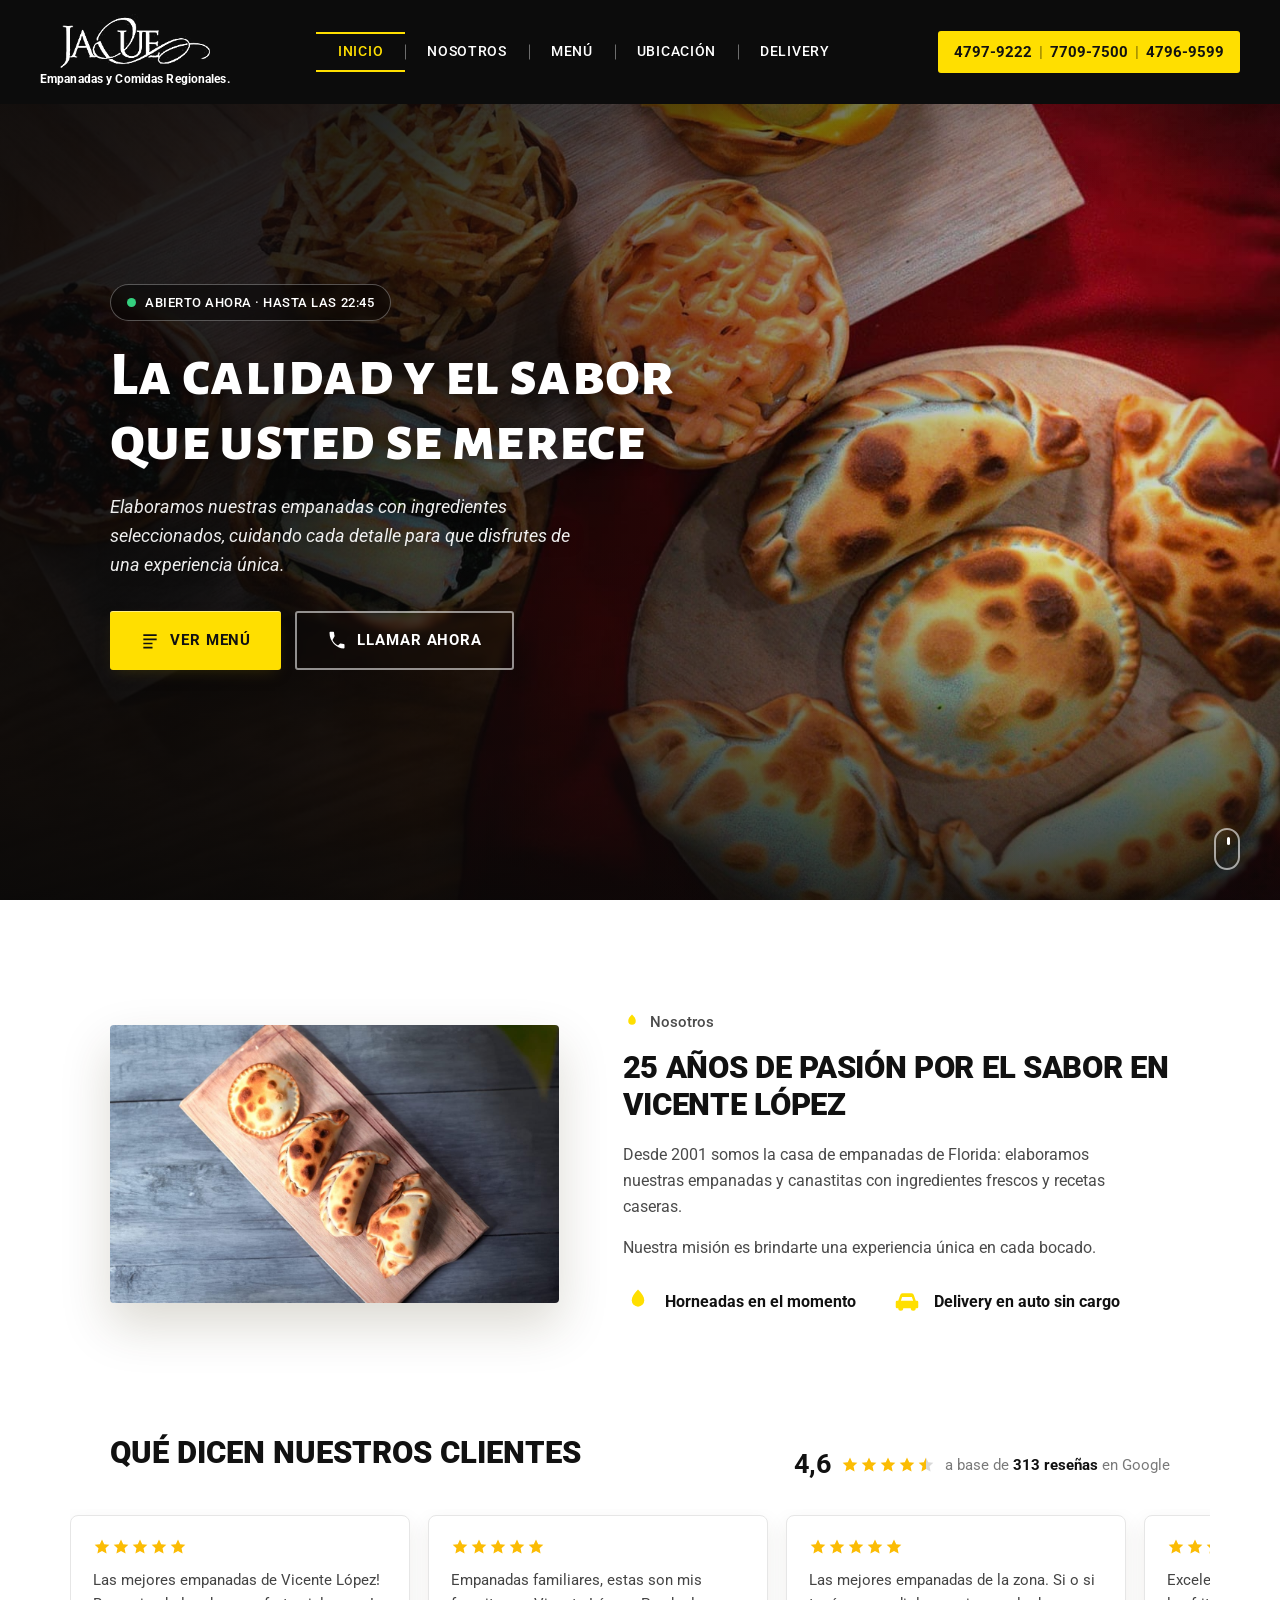
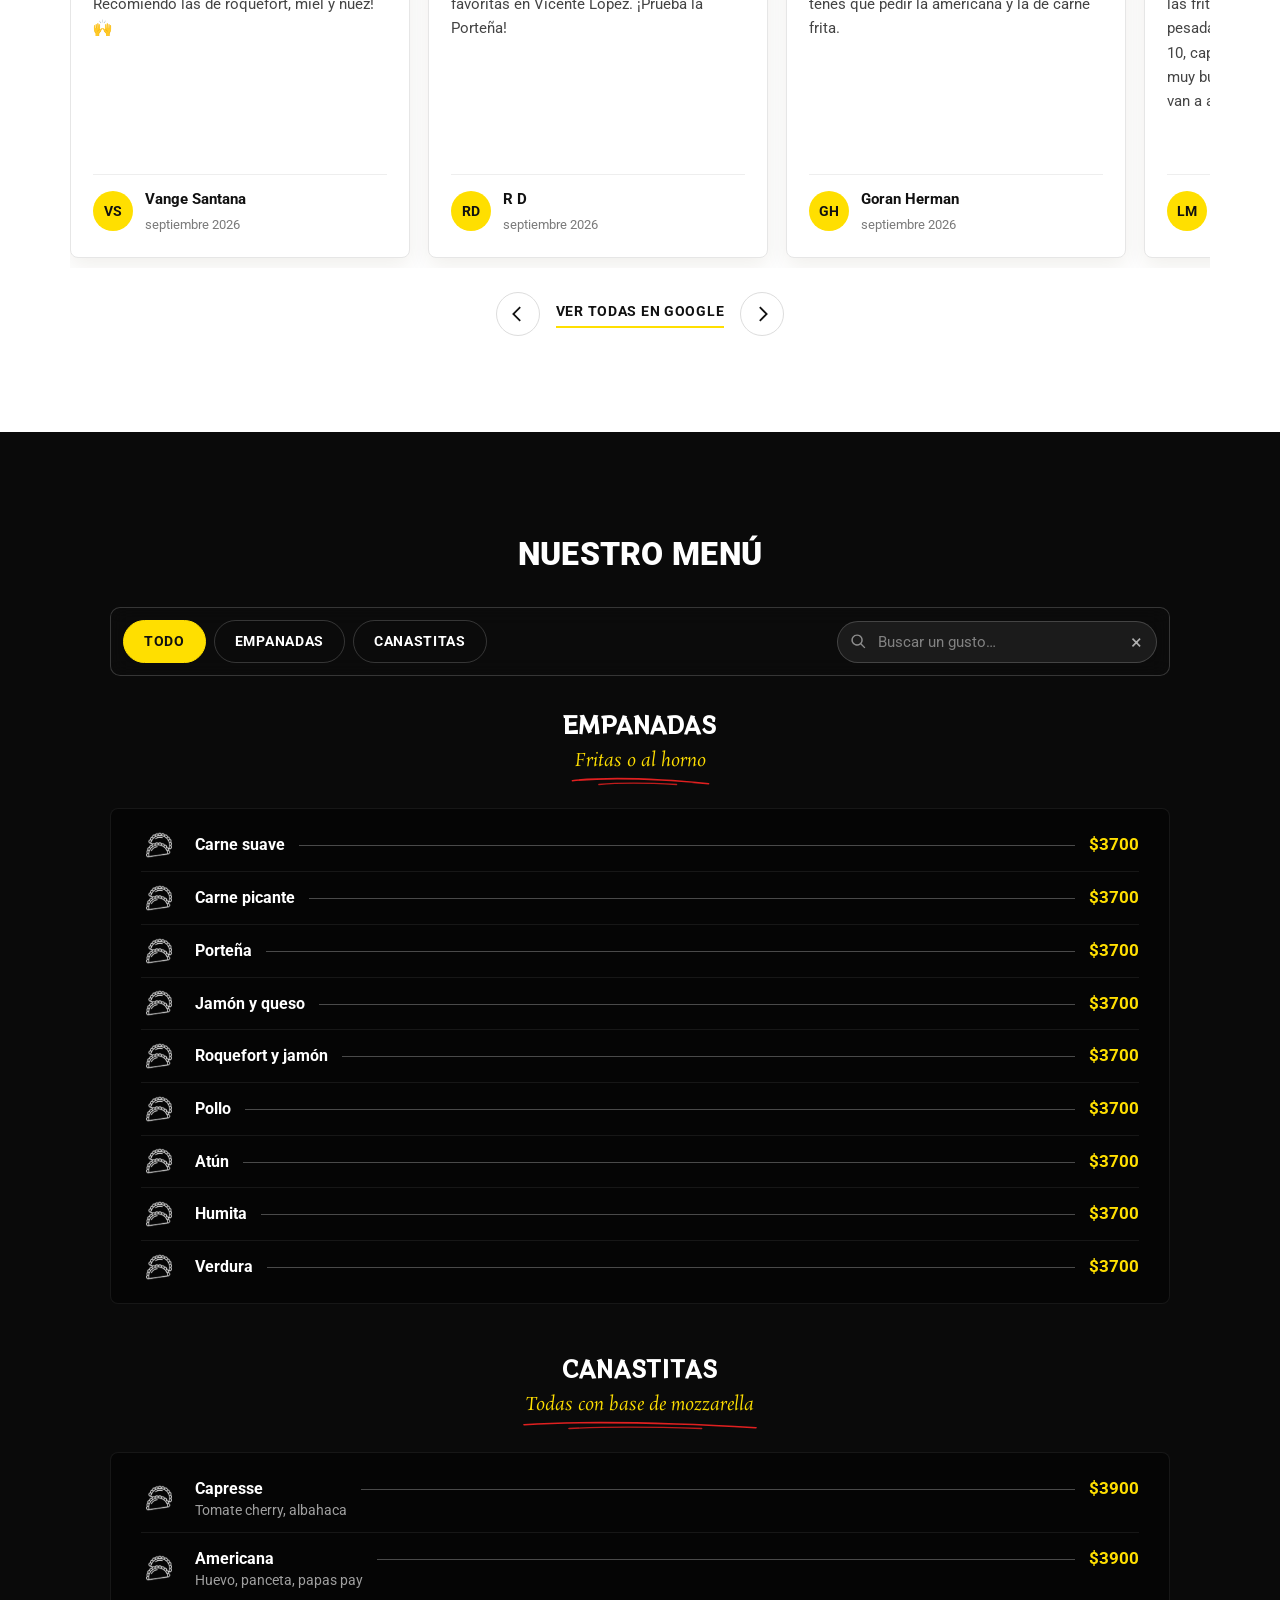
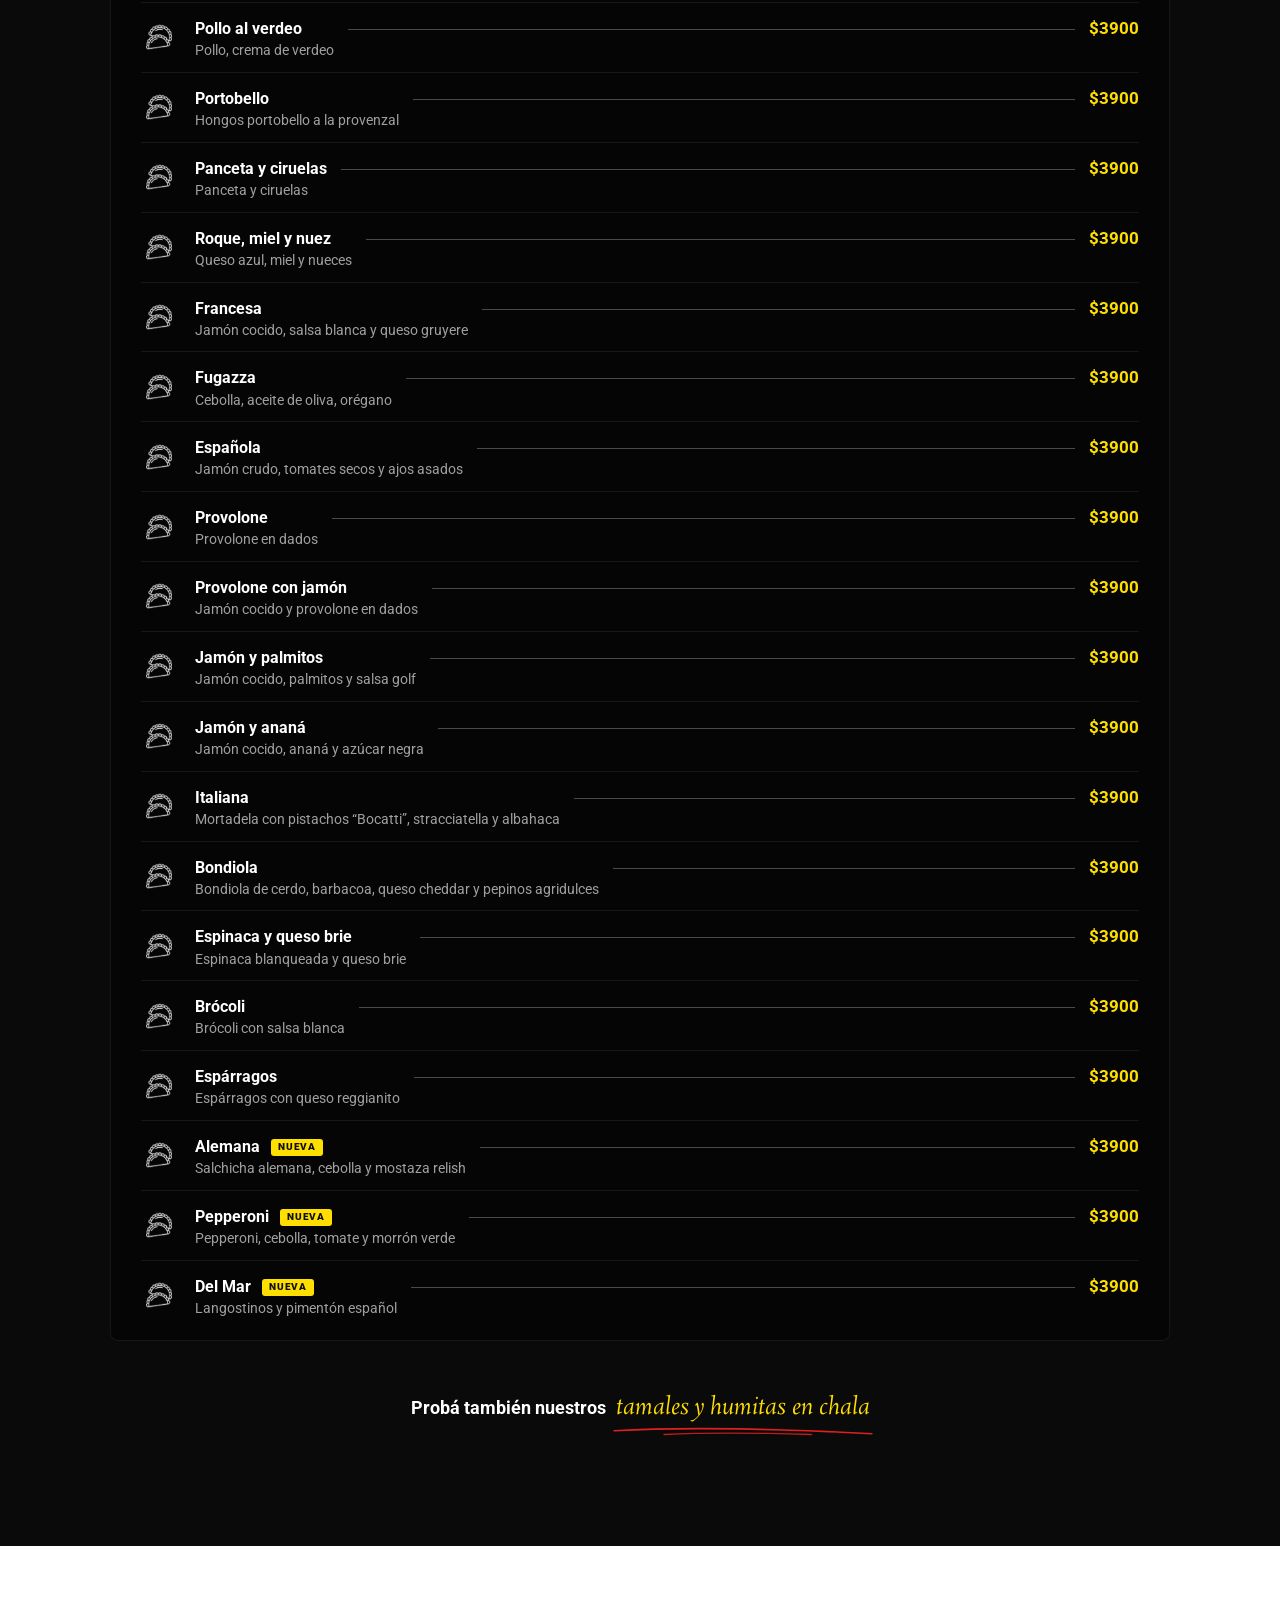
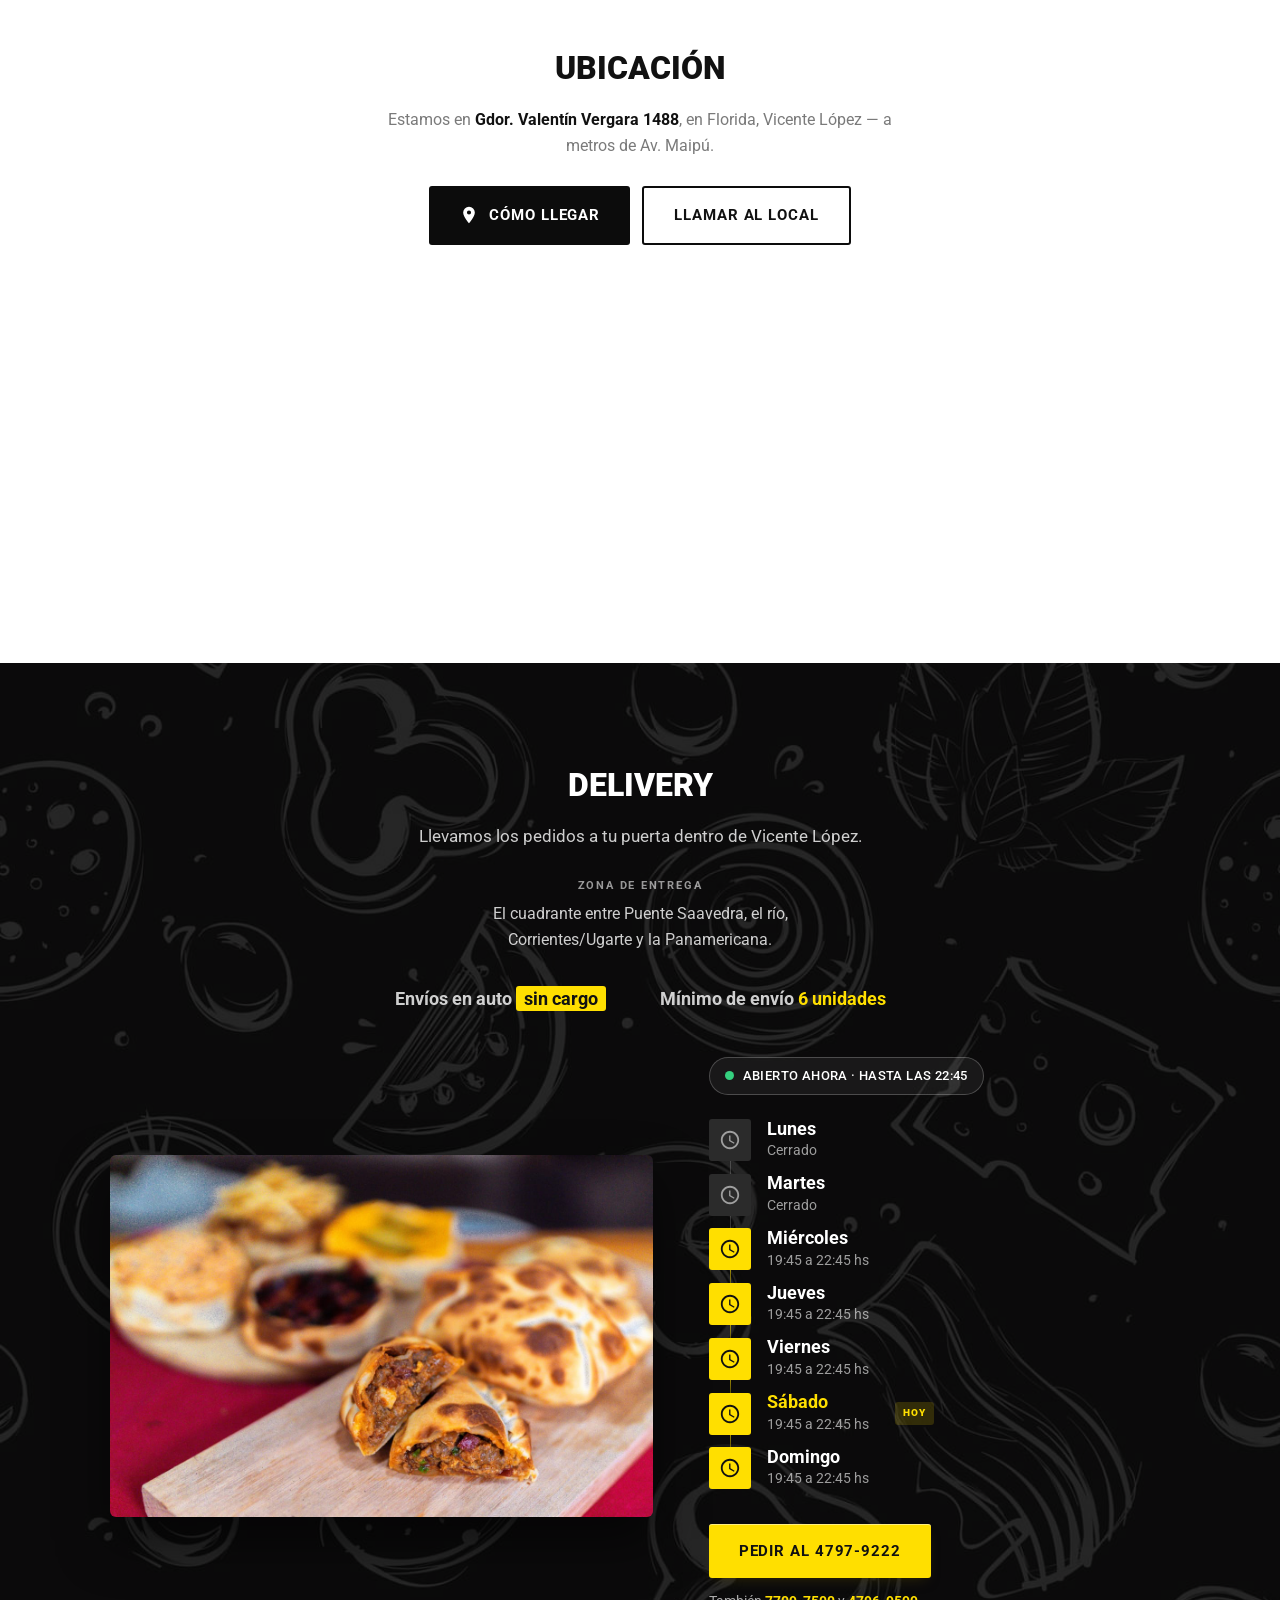
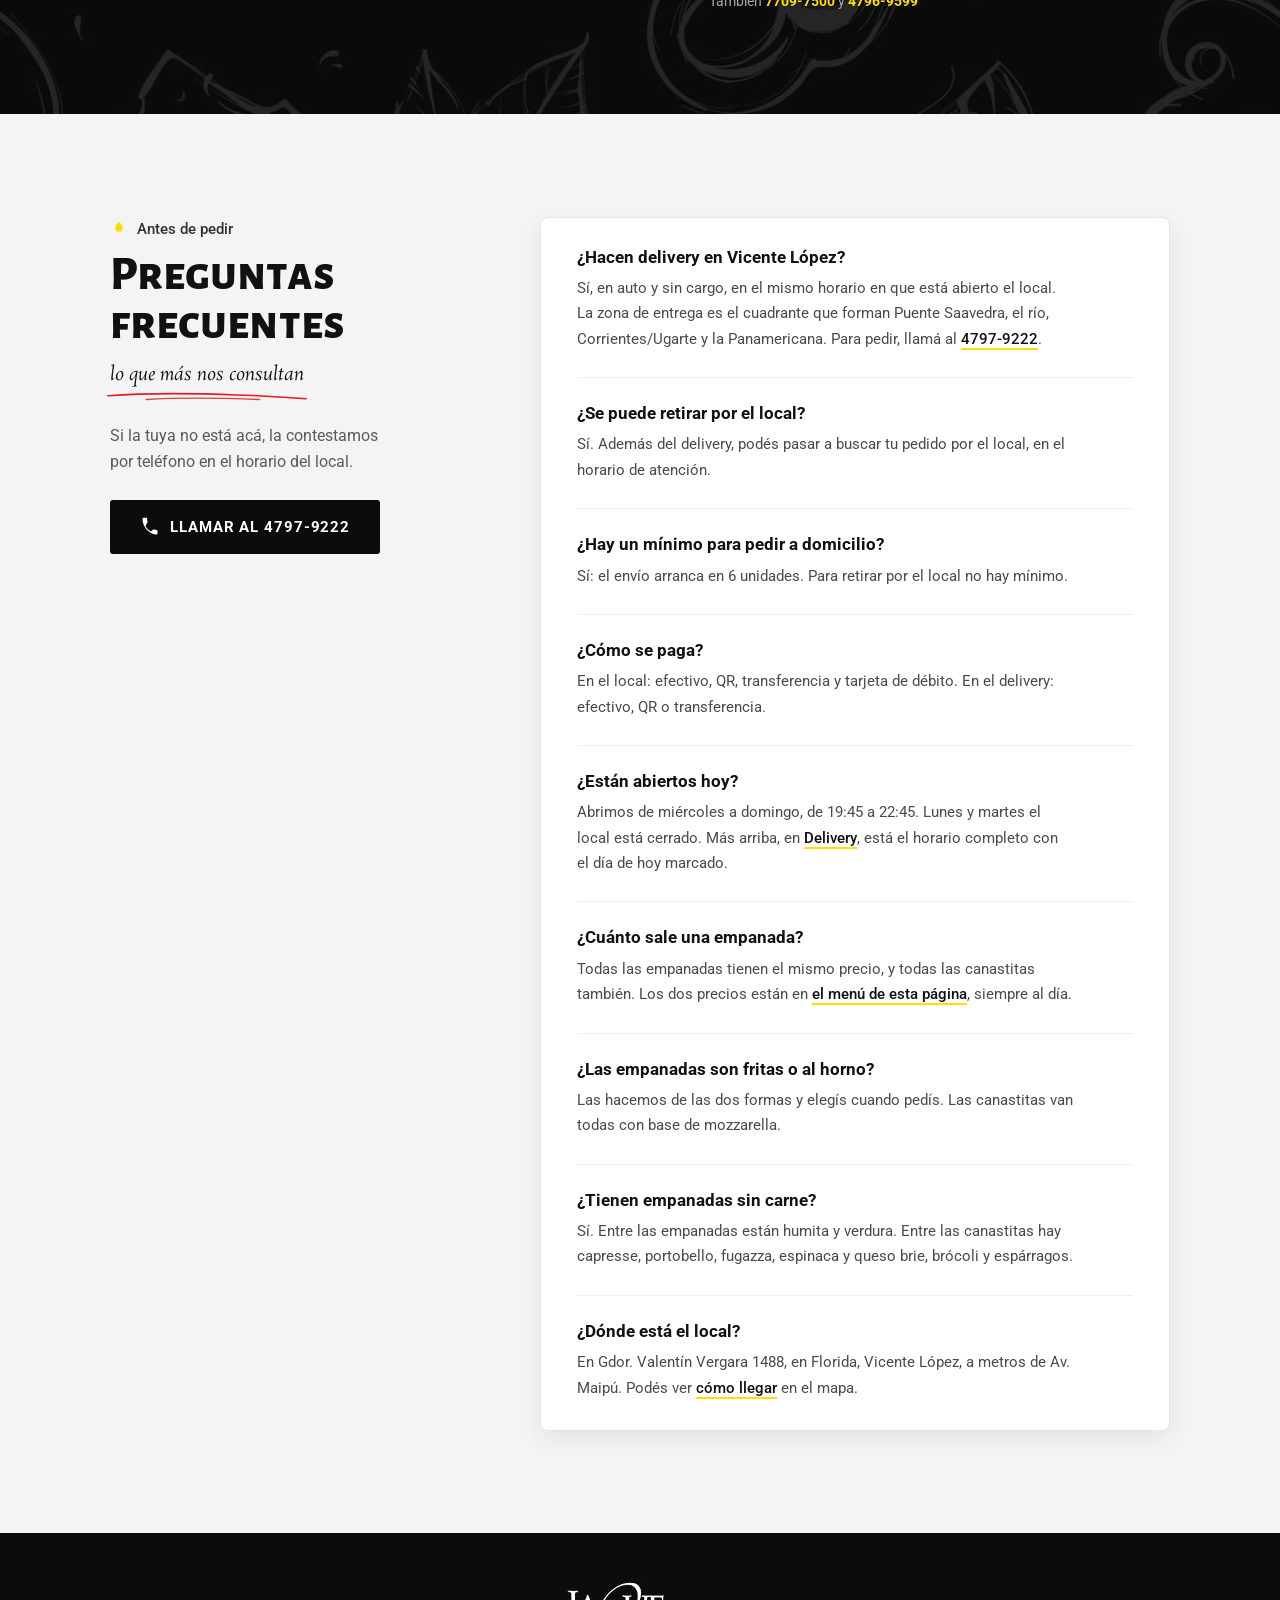
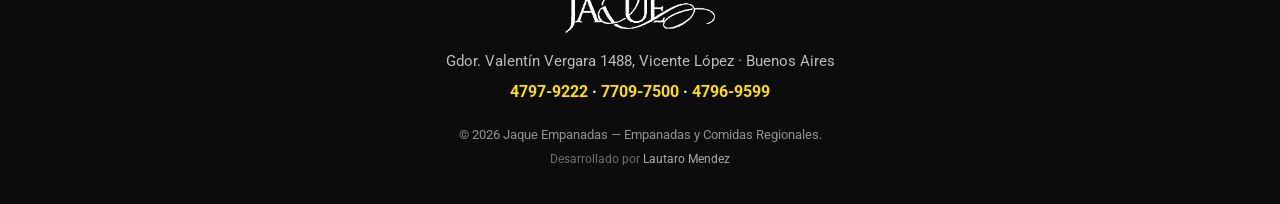
==== commit 602fe2bf: "Canastitas: sale Repollitos de Bruselas, entra Del Mar (langostinos y pimenton espanol) Co-Authored-" ====
--- a/index.html
+++ b/index.html
@@ -367,16 +367,6 @@
         },
         {
           "@type": "MenuItem",
-          "name": "Repollitos de Bruselas",
-          "description": "Repollitos de bruselas y queso parmesano",
-          "offers": {
-            "@type": "Offer",
-            "price": "3900",
-            "priceCurrency": "ARS"
-          }
-        },
-        {
-          "@type": "MenuItem",
           "name": "Alemana",
           "description": "Salchicha alemana, cebolla y mostaza relish",
           "offers": {
@@ -389,6 +379,16 @@
           "@type": "MenuItem",
           "name": "Pepperoni",
           "description": "Pepperoni, cebolla, tomate y morrón verde",
+          "offers": {
+            "@type": "Offer",
+            "price": "3900",
+            "priceCurrency": "ARS"
+          }
+        },
+        {
+          "@type": "MenuItem",
+          "name": "Del Mar",
+          "description": "Langostinos y pimentón español",
           "offers": {
             "@type": "Offer",
             "price": "3900",
@@ -662,9 +662,9 @@
           <li class="price-item" data-name="espinaca y queso brie blanqueada"><span class="ico"></span><span class="pname">Espinaca y queso brie<em>Espinaca blanqueada y queso brie</em></span><span class="leader"></span><span class="pprice">$3900</span></li>
           <li class="price-item" data-name="brocoli brócoli salsa blanca"><span class="ico"></span><span class="pname">Brócoli<em>Brócoli con salsa blanca</em></span><span class="leader"></span><span class="pprice">$3900</span></li>
           <li class="price-item" data-name="esparragos espárragos queso reggianito"><span class="ico"></span><span class="pname">Espárragos<em>Espárragos con queso reggianito</em></span><span class="leader"></span><span class="pprice">$3900</span></li>
-          <li class="price-item" data-name="repollitos de bruselas queso parmesano"><span class="ico"></span><span class="pname">Repollitos de Bruselas<em>Repollitos de bruselas y queso parmesano</em></span><span class="leader"></span><span class="pprice">$3900</span></li>
           <li class="price-item is-new" data-name="alemana salchicha cebolla mostaza relish"><span class="ico"></span><span class="pname">Alemana <b class="tag">nueva</b><em>Salchicha alemana, cebolla y mostaza relish</em></span><span class="leader"></span><span class="pprice">$3900</span></li>
           <li class="price-item is-new" data-name="pepperoni peperoni cebolla tomate morron morrón verde"><span class="ico"></span><span class="pname">Pepperoni <b class="tag">nueva</b><em>Pepperoni, cebolla, tomate y morrón verde</em></span><span class="leader"></span><span class="pprice">$3900</span></li>
+          <li class="price-item is-new" data-name="del mar langostinos pimenton pimentón español espanol mariscos"><span class="ico"></span><span class="pname">Del Mar <b class="tag">nueva</b><em>Langostinos y pimentón español</em></span><span class="leader"></span><span class="pprice">$3900</span></li>
         </ul>
       </div>
       <!-- MENU:END -->
@@ -801,8 +801,7 @@
           <div class="faq-item">
             <h3>¿Tienen empanadas sin carne?</h3>
             <p>Sí. Entre las empanadas están humita y verdura. Entre las canastitas hay capresse,
-              portobello, fugazza, espinaca y queso brie, brócoli, espárragos y repollitos de
-              Bruselas.</p>
+              portobello, fugazza, espinaca y queso brie, brócoli y espárragos.</p>
           </div>
           <div class="faq-item">
             <h3>¿Dónde está el local?</h3>
